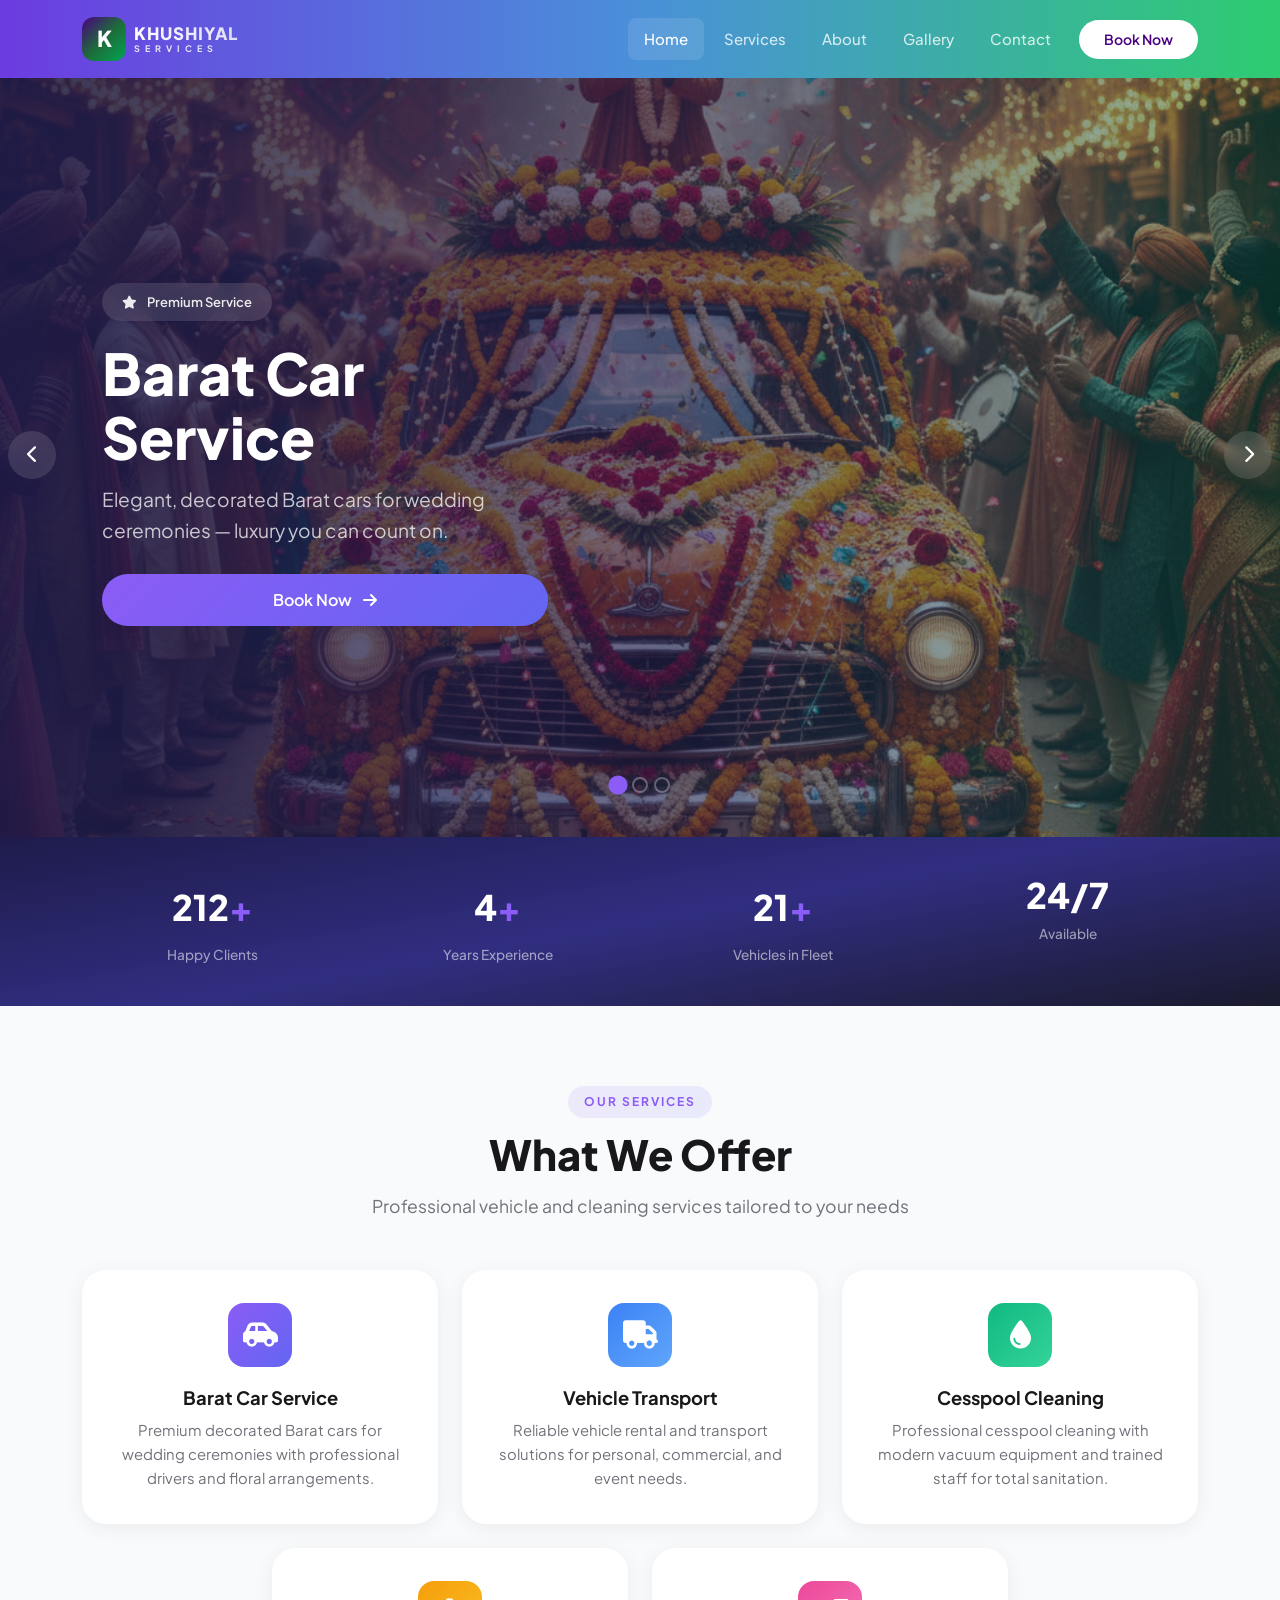
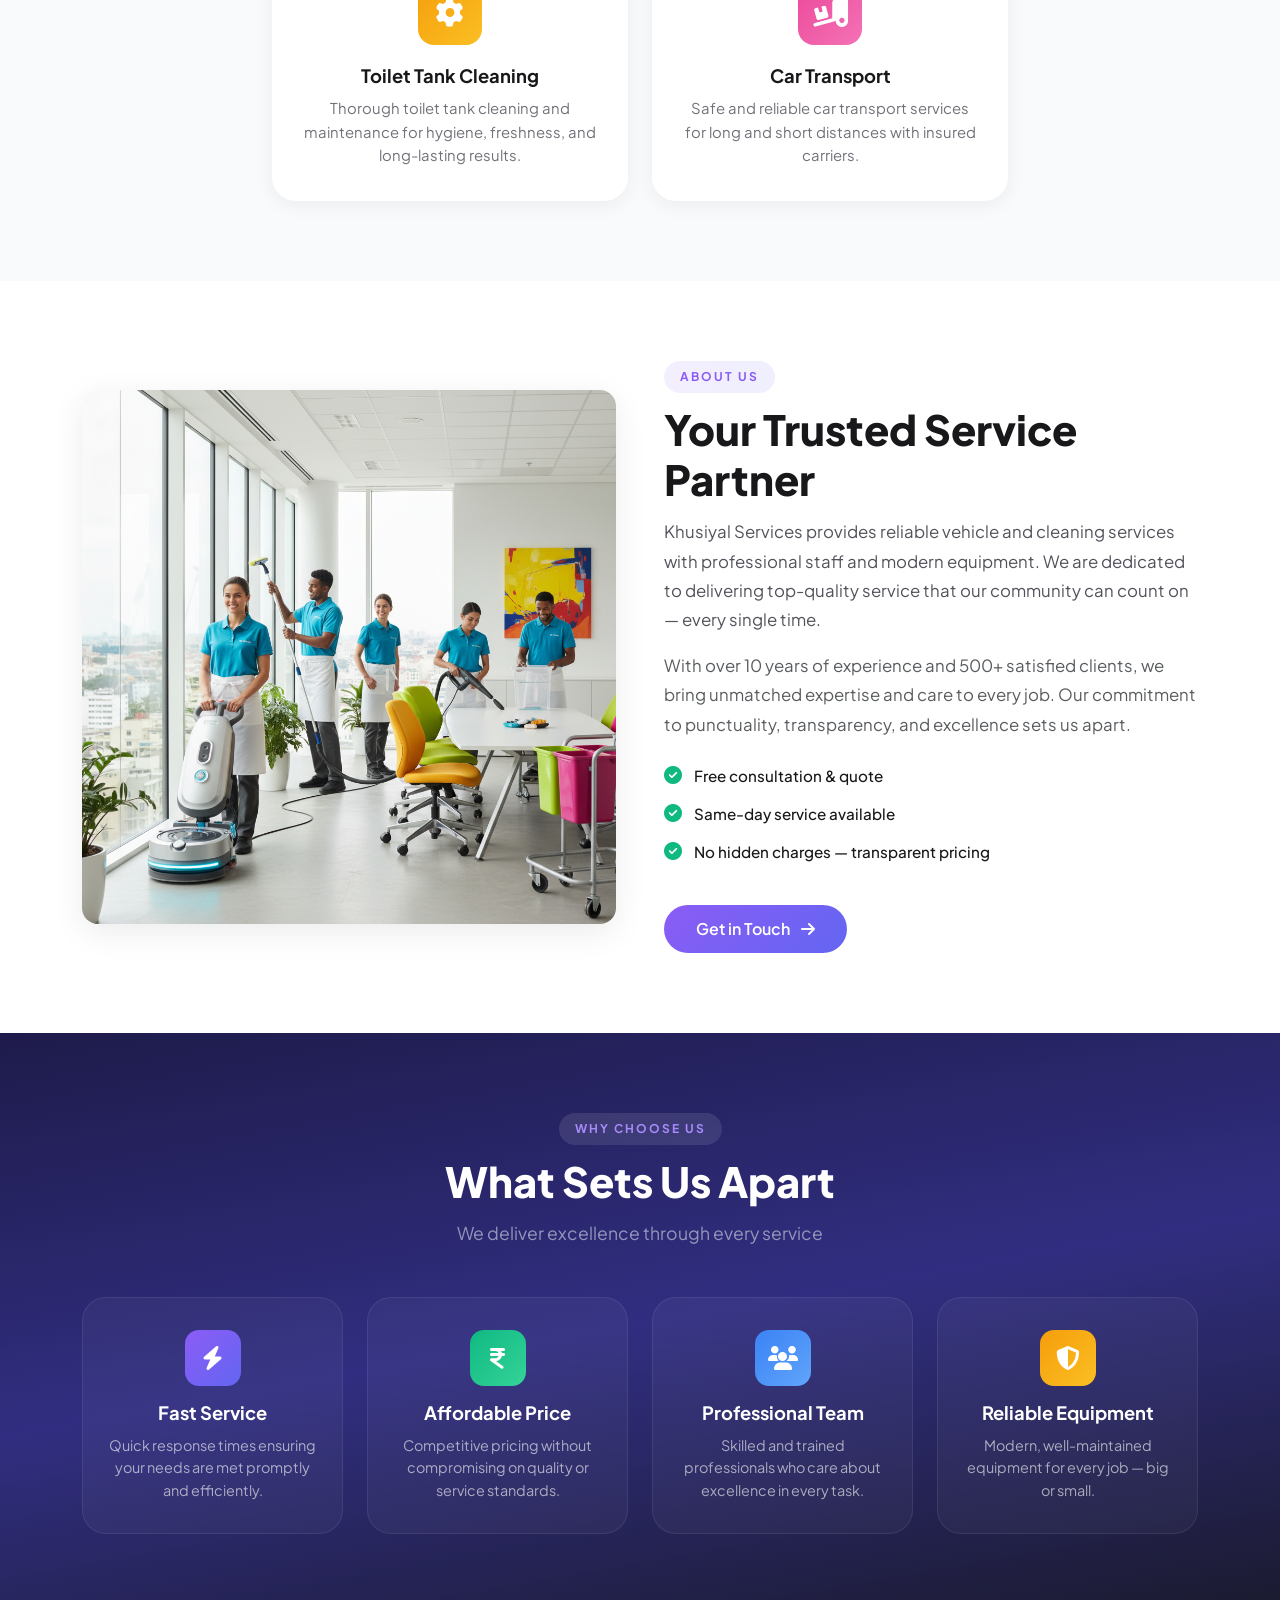
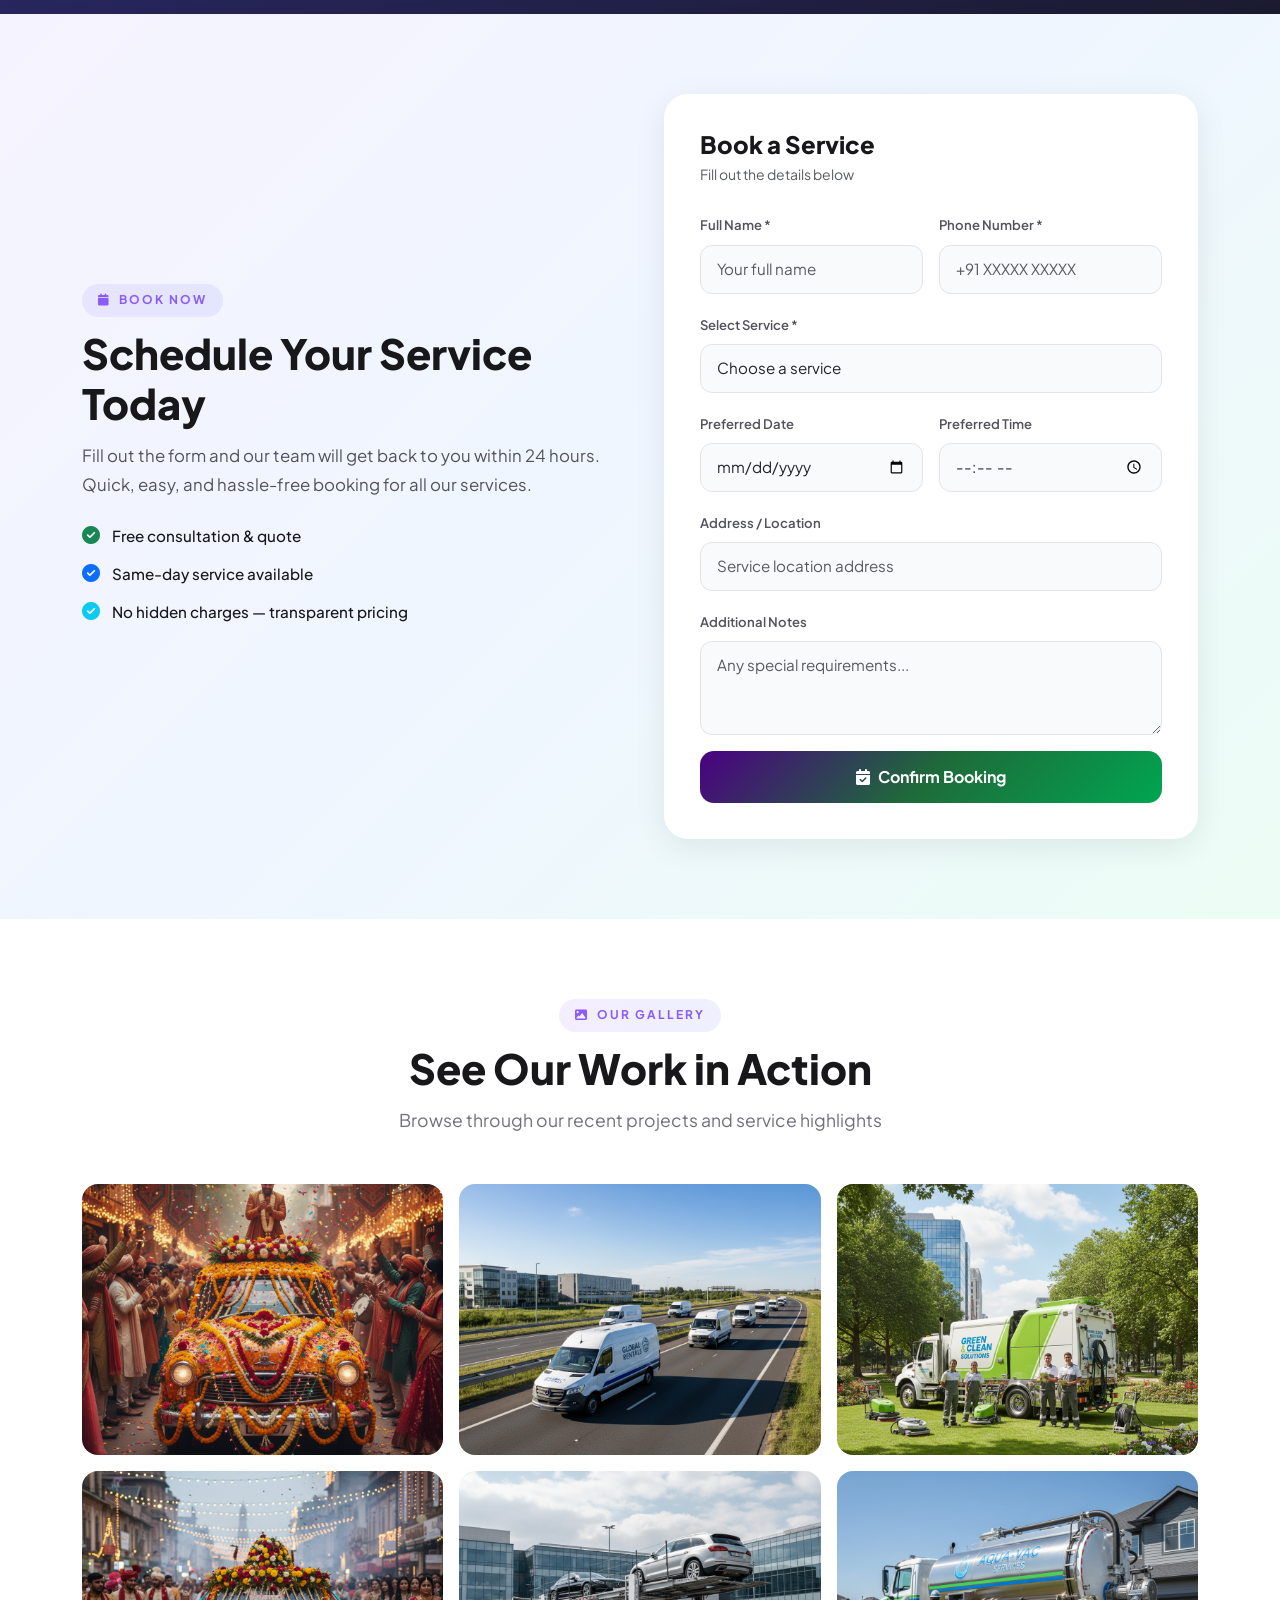
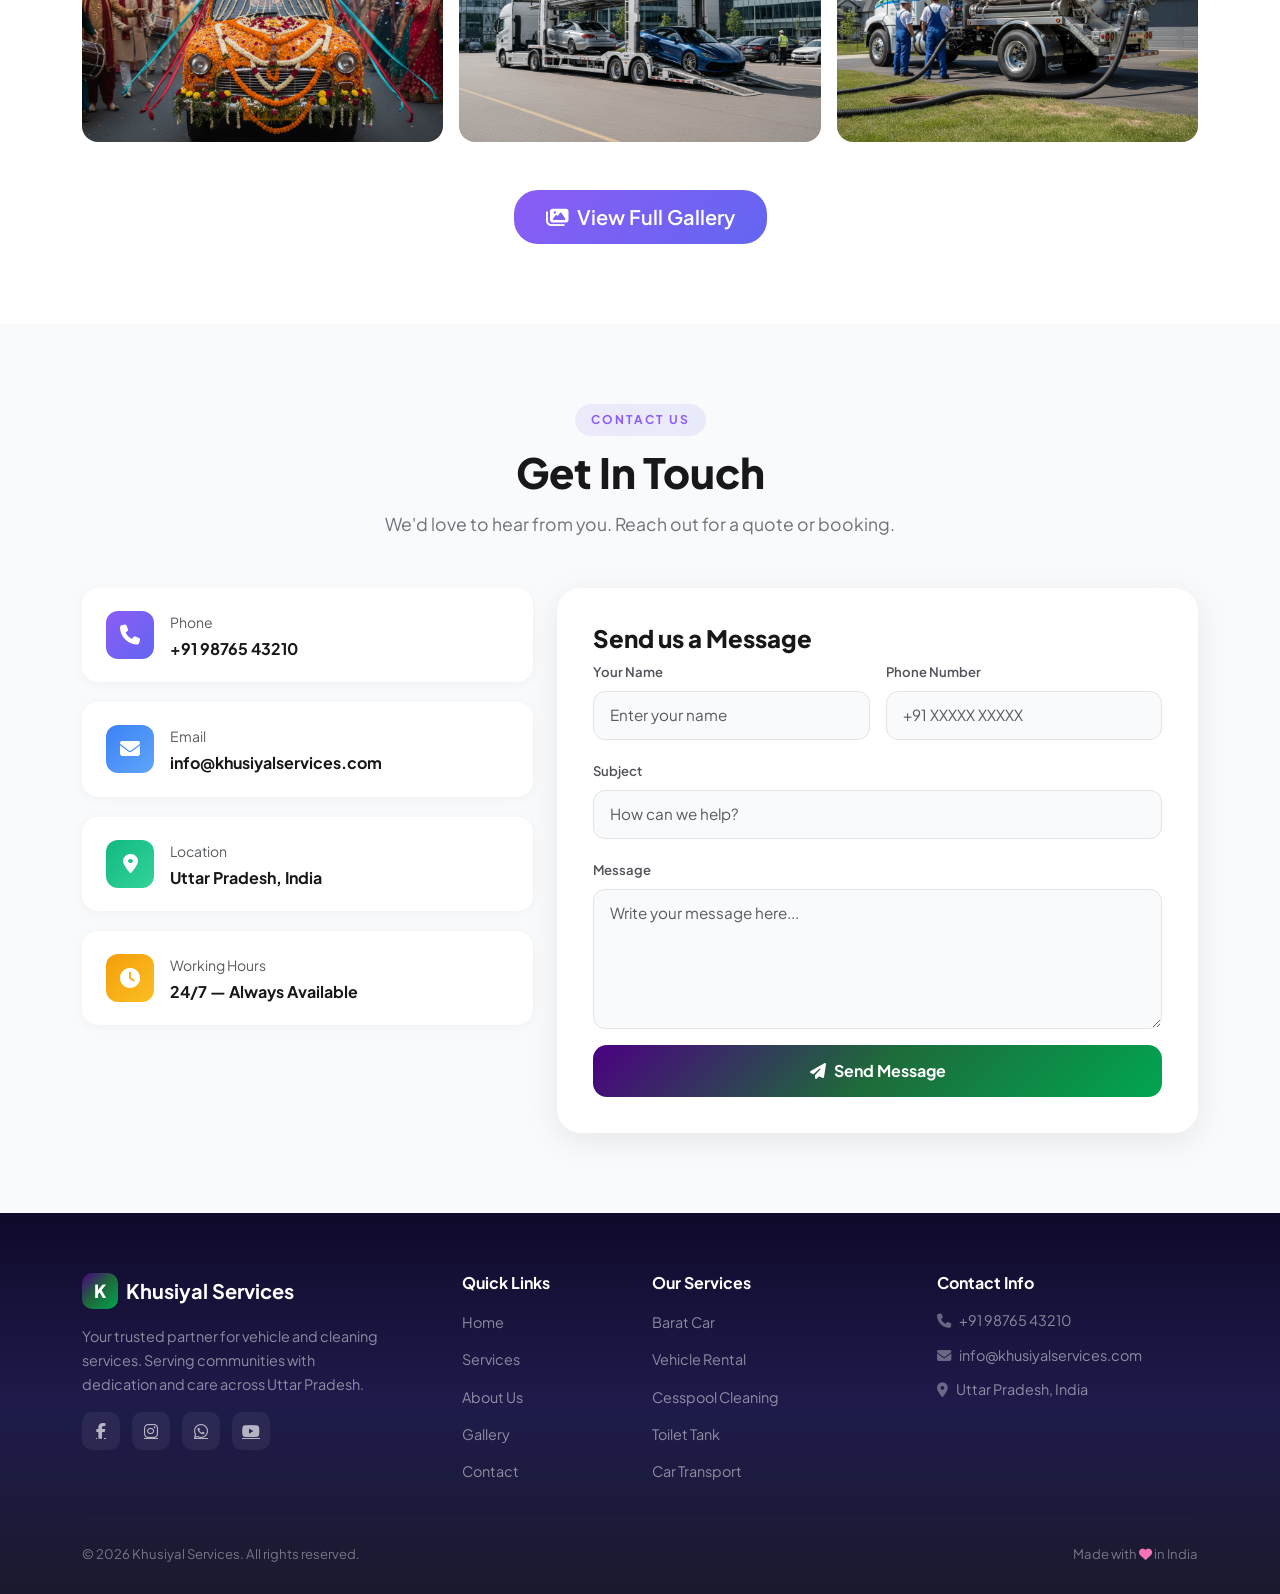
==== index.html @ 6f79e100 "Add site pages, styles, scripts and images Introduce Khusiyal Services frontend assets: new index.ht" ====
<!DOCTYPE html>
<html lang="en">

<head>
    <meta charset="UTF-8" />
    <meta name="viewport" content="width=device-width, initial-scale=1.0" />
    <meta name="description"
        content="Khusiyal Services — Reliable Barat Car, Vehicle Transport, Cesspool & Toilet Tank Cleaning Services in Uttar Pradesh." />
    <title>Khusiyal Services — Reliable Vehicle & Tank Services</title>

    <!-- Google Fonts -->
    <link rel="preconnect" href="https://fonts.googleapis.com" />
    <link rel="preconnect" href="https://fonts.gstatic.com" crossorigin />
    <link href="https://fonts.googleapis.com/css2?family=Plus+Jakarta+Sans:wght@400;500;600;700;800&display=swap"
        rel="stylesheet" />

    <!-- Bootstrap 5 CSS -->
    <link href="https://cdn.jsdelivr.net/npm/bootstrap@5.3.3/dist/css/bootstrap.min.css" rel="stylesheet" />

    <!-- FontAwesome 6 -->
    <link rel="stylesheet" href="https://cdnjs.cloudflare.com/ajax/libs/font-awesome/6.5.1/css/all.min.css" />

    <!-- AOS – Animate on Scroll -->
    <link href="https://unpkg.com/aos@2.3.4/dist/aos.css" rel="stylesheet" />

    <!-- Custom CSS -->
    <link rel="stylesheet" href="css/style.css" />
</head>

<body>

    <!-- ===================== NAVBAR ===================== -->
    <nav class="navbar navbar-expand-lg navbar-dark fixed-top" id="mainNav">
        <div class="container">
            <a class="navbar-brand d-flex align-items-center gap-2" href="#">
                <span class="logo-icon">K</span>
                <span class="logo-text">
                    <span class="logo-primary">KHUSHIYAL</span>
                    <span class="logo-secondary">SERVICES</span>
                </span>
            </a>

            <button class="navbar-toggler border-0 shadow-none" type="button" data-bs-toggle="collapse"
                data-bs-target="#navMenu" aria-controls="navMenu" aria-expanded="false" aria-label="Toggle navigation">
                <span class="navbar-toggler-icon"></span>
            </button>

            <div class="collapse navbar-collapse" id="navMenu">
                <ul class="navbar-nav ms-auto align-items-lg-center gap-lg-1">
                    <li class="nav-item"><a class="nav-link active" href="#home">Home</a></li>
                    <li class="nav-item"><a class="nav-link" href="#services">Services</a></li>
                    <li class="nav-item"><a class="nav-link" href="#about">About</a></li>
                    <li class="nav-item"><a class="nav-link" href="#gallery">Gallery</a></li>
                    <li class="nav-item"><a class="nav-link" href="#contact">Contact</a></li>
                    <li class="nav-item ms-lg-2">
                        <a class="btn btn-cta-nav" href="#booking">Book Now</a>
                    </li>
                </ul>
            </div>
        </div>
    </nav>

    <!-- ===================== CAROUSEL HEADER ===================== -->
    <section class="carousel-header" id="home">
        <div id="heroCarousel" class="carousel slide carousel-fade" data-bs-ride="carousel" data-bs-interval="5000">
            <div class="carousel-indicators">
                <button type="button" data-bs-target="#heroCarousel" data-bs-slide-to="0" class="active"
                    aria-current="true" aria-label="Slide 1"></button>
                <button type="button" data-bs-target="#heroCarousel" data-bs-slide-to="1" aria-label="Slide 2"></button>
                <button type="button" data-bs-target="#heroCarousel" data-bs-slide-to="2" aria-label="Slide 3"></button>
            </div>

            <div class="carousel-inner">
                <!-- Slide 1 — Barat Car -->
                <div class="carousel-item active">
                    <div class="carousel-img-wrapper">
                        <img src="images/generated-1772729310670.png" alt="Barat Car Service" />
                    </div>
                    <div class="carousel-caption-custom">
                        <span class="carousel-badge"><i class="fa-solid fa-star me-1"></i> Premium Service</span>
                        <h2>Barat Car Service</h2>
                        <p>Elegant, decorated Barat cars for wedding ceremonies — luxury you can count on.</p>
                        <a href="#booking" class="btn btn-hero-primary">Book Now <i
                                class="fa-solid fa-arrow-right ms-2"></i></a>
                    </div>
                </div>

                <!-- Slide 2 — Transport -->
                <div class="carousel-item">
                    <div class="carousel-img-wrapper">
                        <img src="images/generated-1772729319271.png" alt="Vehicle Transport" />
                    </div>
                    <div class="carousel-caption-custom">
                        <span class="carousel-badge"><i class="fa-solid fa-truck me-1"></i> Reliable Fleet</span>
                        <h2>Vehicle Transport</h2>
                        <p>Dependable transport solutions for personal, commercial, and event requirements.</p>
                        <a href="#services" class="btn btn-hero-primary">Our Services <i
                                class="fa-solid fa-arrow-right ms-2"></i></a>
                    </div>
                </div>

                <!-- Slide 3 — Cleaning -->
                <div class="carousel-item">
                    <div class="carousel-img-wrapper">
                        <img src="images/generated-1772729327609.png" alt="Cleaning Services" />
                    </div>
                    <div class="carousel-caption-custom">
                        <span class="carousel-badge"><i class="fa-solid fa-droplet me-1"></i> Professional
                            Cleaning</span>
                        <h2>Cleaning Services</h2>
                        <p>Cesspool & toilet tank cleaning with modern equipment and trained professionals.</p>
                        <a href="#contact" class="btn btn-hero-primary">Contact Us <i
                                class="fa-solid fa-arrow-right ms-2"></i></a>
                    </div>
                </div>
            </div>

            <!-- Controls -->
            <button class="carousel-control-prev" type="button" data-bs-target="#heroCarousel" data-bs-slide="prev">
                <span class="carousel-arrow"><i class="fa-solid fa-chevron-left"></i></span>
            </button>
            <button class="carousel-control-next" type="button" data-bs-target="#heroCarousel" data-bs-slide="next">
                <span class="carousel-arrow"><i class="fa-solid fa-chevron-right"></i></span>
            </button>
        </div>
    </section>

    <!-- ===================== STATS BAR ===================== -->
    <section class="stats-bar">
        <div class="container">
            <div class="row text-center g-4">
                <div class="col-6 col-md-3" data-aos="fade-up">
                    <div class="stat-box">
                        <span class="stat-number" data-count="500">0</span><span class="stat-plus">+</span>
                        <span class="stat-label">Happy Clients</span>
                    </div>
                </div>
                <div class="col-6 col-md-3" data-aos="fade-up" data-aos-delay="100">
                    <div class="stat-box">
                        <span class="stat-number" data-count="10">0</span><span class="stat-plus">+</span>
                        <span class="stat-label">Years Experience</span>
                    </div>
                </div>
                <div class="col-6 col-md-3" data-aos="fade-up" data-aos-delay="200">
                    <div class="stat-box">
                        <span class="stat-number" data-count="50">0</span><span class="stat-plus">+</span>
                        <span class="stat-label">Vehicles in Fleet</span>
                    </div>
                </div>
                <div class="col-6 col-md-3" data-aos="fade-up" data-aos-delay="300">
                    <div class="stat-box">
                        <span class="stat-number">24/7</span>
                        <span class="stat-label">Available</span>
                    </div>
                </div>
            </div>
        </div>
    </section>

    <!-- ===================== SERVICES SECTION ===================== -->
    <section class="services-section section-padding" id="services">
        <div class="container">
            <div class="section-header text-center mb-5" data-aos="fade-up">
                <span class="section-badge">OUR SERVICES</span>
                <h2 class="section-title">What We Offer</h2>
                <p class="section-subtitle">Professional vehicle and cleaning services tailored to your needs</p>
            </div>

            <div class="row g-4 justify-content-center">
                <div class="col-sm-6 col-lg-4" data-aos="fade-up">
                    <div class="service-card">
                        <div class="service-icon icon-purple"><i class="fa-solid fa-car-side"></i></div>
                        <h3 class="service-title">Barat Car Service</h3>
                        <p class="service-desc">Premium decorated Barat cars for wedding ceremonies with professional
                            drivers and floral arrangements.</p>
                    </div>
                </div>
                <div class="col-sm-6 col-lg-4" data-aos="fade-up" data-aos-delay="100">
                    <div class="service-card">
                        <div class="service-icon icon-blue"><i class="fa-solid fa-truck"></i></div>
                        <h3 class="service-title">Vehicle Transport</h3>
                        <p class="service-desc">Reliable vehicle rental and transport solutions for personal,
                            commercial, and event needs.</p>
                    </div>
                </div>
                <div class="col-sm-6 col-lg-4" data-aos="fade-up" data-aos-delay="200">
                    <div class="service-card">
                        <div class="service-icon icon-green"><i class="fa-solid fa-droplet"></i></div>
                        <h3 class="service-title">Cesspool Cleaning</h3>
                        <p class="service-desc">Professional cesspool cleaning with modern vacuum equipment and trained
                            staff for total sanitation.</p>
                    </div>
                </div>
                <div class="col-sm-6 col-lg-4" data-aos="fade-up" data-aos-delay="300">
                    <div class="service-card">
                        <div class="service-icon icon-amber"><i class="fa-solid fa-gear"></i></div>
                        <h3 class="service-title">Toilet Tank Cleaning</h3>
                        <p class="service-desc">Thorough toilet tank cleaning and maintenance for hygiene, freshness,
                            and long-lasting results.</p>
                    </div>
                </div>
                <div class="col-sm-6 col-lg-4" data-aos="fade-up" data-aos-delay="400">
                    <div class="service-card">
                        <div class="service-icon icon-pink"><i class="fa-solid fa-truck-ramp-box"></i></div>
                        <h3 class="service-title">Car Transport</h3>
                        <p class="service-desc">Safe and reliable car transport services for long and short distances
                            with insured carriers.</p>
                    </div>
                </div>
            </div>
        </div>
    </section>

    <!-- ===================== ABOUT SECTION ===================== -->
    <section class="about-section section-padding" id="about">
        <div class="container">
            <div class="row align-items-center g-5">
                <div class="col-lg-6" data-aos="fade-right">
                    <div class="about-image">
                        <img src="images/generated-1772728665380.png" alt="About Khusiyal Services"
                            class="img-fluid rounded-4" />
                    </div>
                </div>
                <div class="col-lg-6" data-aos="fade-left">
                    <span class="section-badge">ABOUT US</span>
                    <h2 class="section-title text-start">Your Trusted Service Partner</h2>
                    <p class="about-text">
                        Khusiyal Services provides reliable vehicle and cleaning services with professional staff and
                        modern equipment. We are dedicated to delivering top-quality service that our community can
                        count on — every single time.
                    </p>
                    <p class="about-text text-muted">
                        With over 10 years of experience and 500+ satisfied clients, we bring unmatched expertise and
                        care to every job. Our commitment to punctuality, transparency, and excellence sets us apart.
                    </p>

                    <div class="about-features">
                        <div class="about-feature-item">
                            <i class="fa-solid fa-circle-check"></i> Free consultation &amp; quote
                        </div>
                        <div class="about-feature-item">
                            <i class="fa-solid fa-circle-check"></i> Same-day service available
                        </div>
                        <div class="about-feature-item">
                            <i class="fa-solid fa-circle-check"></i> No hidden charges — transparent pricing
                        </div>
                    </div>

                    <a href="#contact" class="btn btn-primary-gradient mt-3">
                        Get in Touch <i class="fa-solid fa-arrow-right ms-2"></i>
                    </a>
                </div>
            </div>
        </div>
    </section>

    <!-- ===================== WHY CHOOSE US ===================== -->
    <section class="why-section section-padding" id="why">
        <div class="container">
            <div class="section-header text-center mb-5" data-aos="fade-up">
                <span class="section-badge badge-light">WHY CHOOSE US</span>
                <h2 class="section-title text-white">What Sets Us Apart</h2>
                <p class="section-subtitle text-white-50">We deliver excellence through every service</p>
            </div>

            <div class="row g-4 justify-content-center">
                <div class="col-sm-6 col-lg-3" data-aos="fade-up">
                    <div class="why-card">
                        <div class="why-icon icon-grad-purple"><i class="fa-solid fa-bolt"></i></div>
                        <h4 class="why-title">Fast Service</h4>
                        <p class="why-desc">Quick response times ensuring your needs are met promptly and efficiently.
                        </p>
                    </div>
                </div>
                <div class="col-sm-6 col-lg-3" data-aos="fade-up" data-aos-delay="100">
                    <div class="why-card">
                        <div class="why-icon icon-grad-green"><i class="fa-solid fa-indian-rupee-sign"></i></div>
                        <h4 class="why-title">Affordable Price</h4>
                        <p class="why-desc">Competitive pricing without compromising on quality or service standards.
                        </p>
                    </div>
                </div>
                <div class="col-sm-6 col-lg-3" data-aos="fade-up" data-aos-delay="200">
                    <div class="why-card">
                        <div class="why-icon icon-grad-blue"><i class="fa-solid fa-users"></i></div>
                        <h4 class="why-title">Professional Team</h4>
                        <p class="why-desc">Skilled and trained professionals who care about excellence in every task.
                        </p>
                    </div>
                </div>
                <div class="col-sm-6 col-lg-3" data-aos="fade-up" data-aos-delay="300">
                    <div class="why-card">
                        <div class="why-icon icon-grad-amber"><i class="fa-solid fa-shield-halved"></i></div>
                        <h4 class="why-title">Reliable Equipment</h4>
                        <p class="why-desc">Modern, well-maintained equipment for every job — big or small.</p>
                    </div>
                </div>
            </div>
        </div>
    </section>

    <!-- ===================== BOOKING FORM ===================== -->
    <section class="booking-section section-padding" id="booking">
        <div class="container">
            <div class="row align-items-center g-5">
                <div class="col-lg-6" data-aos="fade-right">
                    <span class="section-badge">
                        <i class="fa-solid fa-calendar me-1"></i> BOOK NOW
                    </span>
                    <h2 class="section-title text-start">Schedule Your Service Today</h2>
                    <p class="about-text">
                        Fill out the form and our team will get back to you within 24 hours. Quick, easy, and
                        hassle-free booking for all our services.
                    </p>
                    <div class="about-features">
                        <div class="about-feature-item">
                            <i class="fa-solid fa-circle-check text-success"></i> Free consultation &amp; quote
                        </div>
                        <div class="about-feature-item">
                            <i class="fa-solid fa-circle-check text-primary"></i> Same-day service available
                        </div>
                        <div class="about-feature-item">
                            <i class="fa-solid fa-circle-check text-info"></i> No hidden charges — transparent pricing
                        </div>
                    </div>
                </div>

                <div class="col-lg-6" data-aos="fade-left">
                    <div class="booking-form-card">
                        <h3 class="form-card-title">Book a Service</h3>
                        <p class="text-muted small mb-4">Fill out the details below</p>
                        <form id="bookingForm">
                            <div class="row g-3">
                                <div class="col-sm-6">
                                    <label class="form-label">Full Name *</label>
                                    <input type="text" class="form-control" placeholder="Your full name" required />
                                </div>
                                <div class="col-sm-6">
                                    <label class="form-label">Phone Number *</label>
                                    <input type="tel" class="form-control" placeholder="+91 XXXXX XXXXX" required />
                                </div>
                                <div class="col-12">
                                    <label class="form-label">Select Service *</label>
                                    <select class="form-select" required>
                                        <option value="" selected disabled>Choose a service</option>
                                        <option>Barat Car Service</option>
                                        <option>Vehicle Transport Service</option>
                                        <option>Cesspool Cleaning</option>
                                        <option>Toilet Tank Cleaning</option>
                                        <option>Car Transport</option>
                                    </select>
                                </div>
                                <div class="col-sm-6">
                                    <label class="form-label">Preferred Date</label>
                                    <input type="date" class="form-control" />
                                </div>
                                <div class="col-sm-6">
                                    <label class="form-label">Preferred Time</label>
                                    <input type="time" class="form-control" />
                                </div>
                                <div class="col-12">
                                    <label class="form-label">Address / Location</label>
                                    <input type="text" class="form-control" placeholder="Service location address" />
                                </div>
                                <div class="col-12">
                                    <label class="form-label">Additional Notes</label>
                                    <textarea class="form-control" rows="3"
                                        placeholder="Any special requirements..."></textarea>
                                </div>
                                <div class="col-12">
                                    <button type="submit" class="btn btn-submit w-100">
                                        <i class="fa-solid fa-calendar-check me-2"></i>Confirm Booking
                                    </button>
                                </div>
                            </div>
                        </form>
                    </div>
                </div>
            </div>
        </div>
    </section>

    <!-- ===================== GALLERY SECTION ===================== -->
    <section class="gallery-section section-padding" id="gallery">
        <div class="container">
            <div class="section-header text-center mb-5" data-aos="fade-up">
                <span class="section-badge">
                    <i class="fa-solid fa-image me-1"></i> OUR GALLERY
                </span>
                <h2 class="section-title">See Our Work in Action</h2>
                <p class="section-subtitle">Browse through our recent projects and service highlights</p>
            </div>

            <div class="row g-3">
                <div class="col-sm-6 col-lg-4" data-aos="zoom-in">
                    <div class="gallery-item">
                        <img src="images/generated-1772729310670.png" alt="Barat Car" class="img-fluid" />
                        <div class="gallery-overlay">
                            <span><i class="fa-solid fa-car me-1"></i> Barat Car — Wedding Ceremony</span>
                        </div>
                    </div>
                </div>
                <div class="col-sm-6 col-lg-4" data-aos="zoom-in" data-aos-delay="100">
                    <div class="gallery-item">
                        <img src="images/generated-1772729319271.png" alt="Cesspool Cleaning" class="img-fluid" />
                        <div class="gallery-overlay">
                            <span><i class="fa-solid fa-droplet me-1"></i> Cesspool Cleaning Service</span>
                        </div>
                    </div>
                </div>
                <div class="col-sm-6 col-lg-4" data-aos="zoom-in" data-aos-delay="200">
                    <div class="gallery-item">
                        <img src="images/generated-1772729327609.png" alt="Transport" class="img-fluid" />
                        <div class="gallery-overlay">
                            <span><i class="fa-solid fa-truck me-1"></i> Vehicle Transport Fleet</span>
                        </div>
                    </div>
                </div>
                <div class="col-sm-6 col-lg-4" data-aos="zoom-in" data-aos-delay="300">
                    <div class="gallery-item">
                        <img src="images/generated-1772729458571.png" alt="Car Transport" class="img-fluid" />
                        <div class="gallery-overlay">
                            <span><i class="fa-solid fa-truck-ramp-box me-1"></i> Car Transport Services</span>
                        </div>
                    </div>
                </div>
                <div class="col-sm-6 col-lg-4" data-aos="zoom-in" data-aos-delay="400">
                    <div class="gallery-item">
                        <img src="images/generated-1772729467282.png" alt="Our Fleet" class="img-fluid" />
                        <div class="gallery-overlay">
                            <span><i class="fa-solid fa-car me-1"></i> Our Service Fleet</span>
                        </div>
                    </div>
                </div>
                <div class="col-sm-6 col-lg-4" data-aos="zoom-in" data-aos-delay="500">
                    <div class="gallery-item">
                        <img src="images/generated-1772729477879.png" alt="Professional Team" class="img-fluid" />
                        <div class="gallery-overlay">
                            <span><i class="fa-solid fa-users me-1"></i> Our Professional Team</span>
                        </div>
                    </div>
                </div>
            </div>

            <div class="text-center mt-5" data-aos="fade-up">
                <a href="gallery.html" class="btn btn-primary-gradient btn-lg">
                    <i class="fa-solid fa-images me-2"></i>View Full Gallery
                </a>
            </div>
        </div>
    </section>

    <!-- ===================== CONTACT SECTION ===================== -->
    <section class="contact-section section-padding" id="contact">
        <div class="container">
            <div class="section-header text-center mb-5" data-aos="fade-up">
                <span class="section-badge">CONTACT US</span>
                <h2 class="section-title">Get In Touch</h2>
                <p class="section-subtitle">We'd love to hear from you. Reach out for a quote or booking.</p>
            </div>

            <div class="row g-4">
                <div class="col-lg-5" data-aos="fade-right">
                    <div class="contact-info-stack">
                        <div class="contact-info-card">
                            <div class="contact-info-icon icon-purple"><i class="fa-solid fa-phone"></i></div>
                            <div>
                                <small class="text-muted">Phone</small>
                                <p class="fw-bold mb-0">+91 98765 43210</p>
                            </div>
                        </div>
                        <div class="contact-info-card">
                            <div class="contact-info-icon icon-blue"><i class="fa-solid fa-envelope"></i></div>
                            <div>
                                <small class="text-muted">Email</small>
                                <p class="fw-bold mb-0">info@khusiyalservices.com</p>
                            </div>
                        </div>
                        <div class="contact-info-card">
                            <div class="contact-info-icon icon-green"><i class="fa-solid fa-location-dot"></i></div>
                            <div>
                                <small class="text-muted">Location</small>
                                <p class="fw-bold mb-0">Uttar Pradesh, India</p>
                            </div>
                        </div>
                        <div class="contact-info-card">
                            <div class="contact-info-icon icon-amber"><i class="fa-solid fa-clock"></i></div>
                            <div>
                                <small class="text-muted">Working Hours</small>
                                <p class="fw-bold mb-0">24/7 — Always Available</p>
                            </div>
                        </div>
                    </div>
                </div>

                <div class="col-lg-7" data-aos="fade-left">
                    <div class="contact-form-card">
                        <h3 class="form-card-title">Send us a Message</h3>
                        <form id="contactForm">
                            <div class="row g-3">
                                <div class="col-sm-6">
                                    <label class="form-label">Your Name</label>
                                    <input type="text" class="form-control" placeholder="Enter your name" required />
                                </div>
                                <div class="col-sm-6">
                                    <label class="form-label">Phone Number</label>
                                    <input type="tel" class="form-control" placeholder="+91 XXXXX XXXXX" required />
                                </div>
                                <div class="col-12">
                                    <label class="form-label">Subject</label>
                                    <input type="text" class="form-control" placeholder="How can we help?" />
                                </div>
                                <div class="col-12">
                                    <label class="form-label">Message</label>
                                    <textarea class="form-control" rows="5" placeholder="Write your message here..."
                                        required></textarea>
                                </div>
                                <div class="col-12">
                                    <button type="submit" class="btn btn-submit w-100">
                                        <i class="fa-solid fa-paper-plane me-2"></i>Send Message
                                    </button>
                                </div>
                            </div>
                        </form>
                    </div>
                </div>
            </div>
        </div>
    </section>

    <!-- ===================== FOOTER ===================== -->
    <footer class="site-footer">
        <div class="container">
            <div class="row g-4 mb-4">
                <!-- Brand -->
                <div class="col-lg-4">
                    <div class="d-flex align-items-center gap-2 mb-3">
                        <span class="logo-icon logo-icon-sm">K</span>
                        <span class="footer-brand">Khusiyal Services</span>
                    </div>
                    <p class="footer-desc">
                        Your trusted partner for vehicle and cleaning services. Serving communities with dedication and
                        care across Uttar Pradesh.
                    </p>
                    <div class="social-icons">
                        <a href="#" aria-label="Facebook"><i class="fa-brands fa-facebook-f"></i></a>
                        <a href="#" aria-label="Instagram"><i class="fa-brands fa-instagram"></i></a>
                        <a href="#" aria-label="WhatsApp"><i class="fa-brands fa-whatsapp"></i></a>
                        <a href="#" aria-label="YouTube"><i class="fa-brands fa-youtube"></i></a>
                    </div>
                </div>

                <!-- Quick Links -->
                <div class="col-6 col-lg-2">
                    <h6 class="footer-heading">Quick Links</h6>
                    <ul class="footer-links">
                        <li><a href="#home">Home</a></li>
                        <li><a href="#services">Services</a></li>
                        <li><a href="#about">About Us</a></li>
                        <li><a href="#gallery">Gallery</a></li>
                        <li><a href="#contact">Contact</a></li>
                    </ul>
                </div>

                <!-- Services -->
                <div class="col-6 col-lg-3">
                    <h6 class="footer-heading">Our Services</h6>
                    <ul class="footer-links">
                        <li><a href="#services">Barat Car</a></li>
                        <li><a href="#services">Vehicle Rental</a></li>
                        <li><a href="#services">Cesspool Cleaning</a></li>
                        <li><a href="#services">Toilet Tank</a></li>
                        <li><a href="#services">Car Transport</a></li>
                    </ul>
                </div>

                <!-- Contact -->
                <div class="col-lg-3">
                    <h6 class="footer-heading">Contact Info</h6>
                    <ul class="footer-links footer-contact">
                        <li><i class="fa-solid fa-phone me-2"></i>+91 98765 43210</li>
                        <li><i class="fa-solid fa-envelope me-2"></i>info@khusiyalservices.com</li>
                        <li><i class="fa-solid fa-location-dot me-2"></i>Uttar Pradesh, India</li>
                    </ul>
                </div>
            </div>

            <hr class="footer-divider" />

            <div class="d-flex flex-column flex-sm-row justify-content-between align-items-center gap-2">
                <p class="footer-copyright mb-0">&copy; 2026 Khusiyal Services. All rights reserved.</p>
                <p class="footer-copyright mb-0">Made with <i class="fa-solid fa-heart text-pink"></i> in India</p>
            </div>
        </div>
    </footer>

    <!-- Back to Top -->
    <button class="btn btn-back-to-top" id="backToTop" title="Back to top">
        <i class="fa-solid fa-arrow-up"></i>
    </button>

    <!-- Bootstrap 5 JS Bundle -->
    <script src="https://cdn.jsdelivr.net/npm/bootstrap@5.3.3/dist/js/bootstrap.bundle.min.js"></script>

    <!-- AOS JS -->
    <script src="https://unpkg.com/aos@2.3.4/dist/aos.js"></script>

    <!-- Custom JS -->
    <script src="js/script.js"></script>
</body>

</html>
---- css/style.css ----
/* ============================================================
   KHUSIYAL SERVICES — Custom Stylesheet
   ============================================================ */

/* ---------- CSS Custom Properties ---------- */
:root {
    /* Brand Gradient Colors (from logo) */
    --purple: #4B0082;
    --purple-mid: #8B5CF6;
    --purple-light: #A78BFA;
    --blue: #3B82F6;
    --blue-light: #60A5FA;
    --green: #10B981;
    --green-brand: #00A651;
    --green-light: #34D399;
    --amber: #F59E0B;
    --pink: #EC4899;

    /* Neutrals */
    --dark: #18181B;
    --gray: #52525B;
    --muted: #71717A;
    --light: #F8FAFC;
    --border: #E4E4E7;

    /* Gradients */
    --grad-brand: linear-gradient(135deg, #4B0082, #1E6B3A 50%, #00A651);
    --grad-hero: linear-gradient(150deg, #4C1D95 0%, #3730A3 30%, #1E40AF 60%, #065F46 100%);
    --grad-dark: linear-gradient(170deg, #1E1B4B 0%, #312E81 50%, #1A1A2E 100%);
    --grad-footer: linear-gradient(180deg, #0F0A2A 0%, #1E1B4B 50%, #1A1A2E 100%);
    --grad-nav: linear-gradient(90deg, #6C3CE1, #4A90D9 50%, #2ECC71);
    --grad-purple: linear-gradient(135deg, #8B5CF6, #6366F1);
    --grad-blue: linear-gradient(135deg, #3B82F6, #60A5FA);
    --grad-green: linear-gradient(135deg, #10B981, #34D399);
    --grad-amber: linear-gradient(135deg, #F59E0B, #FBBF24);
    --grad-pink: linear-gradient(135deg, #EC4899, #F472B6);

    /* Typography */
    --ff-heading: 'Plus Jakarta Sans', sans-serif;
    --ff-body: 'Plus Jakarta Sans', sans-serif;

    /* Misc */
    --radius: 16px;
    --radius-lg: 24px;
    --shadow: 0 4px 20px rgba(0, 0, 0, .06);
    --shadow-lg: 0 8px 32px rgba(0, 0, 0, .08);
    --transition: .3s cubic-bezier(.4, 0, .2, 1);
}


/* ---------- Global Reset & Base ---------- */
*,
*::before,
*::after {
    box-sizing: border-box;
}

html {
    scroll-behavior: smooth;
    scroll-padding-top: 80px;
}

body {
    font-family: var(--ff-body);
    color: var(--dark);
    background: #fff;
    line-height: 1.7;
    overflow-x: hidden;
}

img {
    max-width: 100%;
    height: auto;
}

.section-padding {
    padding: 80px 0;
}

@media (max-width: 767.98px) {
    .section-padding {
        padding: 56px 0;
    }
}


/* ---------- Logo ---------- */
.logo-icon {
    display: inline-flex;
    align-items: center;
    justify-content: center;
    width: 44px;
    height: 44px;
    border-radius: 12px;
    background: var(--grad-brand);
    font-family: var(--ff-heading);
    font-weight: 800;
    font-size: 22px;
    color: #fff;
}

.logo-icon-sm {
    width: 36px;
    height: 36px;
    font-size: 18px;
    border-radius: 10px;
}

.logo-text {
    display: flex;
    flex-direction: column;
    line-height: 1.15;
}

.logo-primary {
    font-family: var(--ff-heading);
    font-weight: 800;
    font-size: 17px;
    background: linear-gradient(90deg, #fff 0%, #ffffffcc 100%);
    -webkit-background-clip: text;
    -webkit-text-fill-color: transparent;
    background-clip: text;
    letter-spacing: 1px;
}

.logo-secondary {
    font-family: var(--ff-body);
    font-weight: 700;
    font-size: 9px;
    color: #fff;
    letter-spacing: 5px;
    opacity: .85;
}


/* ---------- Navbar ---------- */
#mainNav {
    background: var(--grad-nav);
    padding: 12px 0;
    transition: var(--transition);
    z-index: 1050;
}

#mainNav.scrolled {
    padding: 8px 0;
    box-shadow: 0 2px 24px rgba(0, 0, 0, .15);
}

#mainNav .nav-link {
    font-weight: 500;
    font-size: 15px;
    color: rgba(255, 255, 255, .78);
    padding: .5rem 1rem;
    transition: var(--transition);
    border-radius: 8px;
}

#mainNav .nav-link:hover,
#mainNav .nav-link.active {
    color: #fff;
    background: rgba(255, 255, 255, .1);
}

.btn-cta-nav {
    background: #fff;
    color: var(--purple) !important;
    font-weight: 600;
    font-size: 14px;
    padding: 8px 24px;
    border-radius: 24px;
    transition: var(--transition);
}

.btn-cta-nav:hover {
    transform: translateY(-2px);
    box-shadow: 0 4px 16px rgba(255, 255, 255, .3);
    background: #fff;
    color: var(--purple) !important;
}


/* ---------- Carousel Header ---------- */
.carousel-header {
    padding-top: 72px;
    /* offset for fixed navbar */
}

#heroCarousel {
    position: relative;
}

#heroCarousel .carousel-item {
    height: 85vh;
    min-height: 520px;
    max-height: 800px;
}

.carousel-img-wrapper {
    position: absolute;
    inset: 0;
    z-index: 0;
}

.carousel-img-wrapper img {
    width: 100%;
    height: 100%;
    object-fit: cover;
}

.carousel-img-wrapper::after {
    content: '';
    position: absolute;
    inset: 0;
    background: linear-gradient(to right,
            rgba(30, 27, 75, .88) 0%,
            rgba(30, 27, 75, .6) 50%,
            rgba(6, 95, 70, .4) 100%);
}

.carousel-caption-custom {
    position: absolute;
    bottom: 0;
    left: 0;
    right: 0;
    top: 0;
    display: flex;
    flex-direction: column;
    justify-content: center;
    padding: 60px 8%;
    z-index: 2;
    max-width: 650px;
}

.carousel-caption-custom .carousel-badge {
    display: inline-flex;
    align-items: center;
    gap: 6px;
    background: rgba(255, 255, 255, .12);
    backdrop-filter: blur(8px);
    color: rgba(255, 255, 255, .9);
    font-size: 13px;
    font-weight: 600;
    padding: 8px 20px;
    border-radius: 100px;
    margin-bottom: 20px;
    width: fit-content;
}

.carousel-caption-custom h2 {
    font-family: var(--ff-heading);
    font-weight: 800;
    font-size: clamp(2.2rem, 5vw, 3.6rem);
    color: #fff;
    line-height: 1.1;
    margin-bottom: 16px;
}

.carousel-caption-custom p {
    font-size: clamp(1rem, 2vw, 1.2rem);
    color: rgba(255, 255, 255, .75);
    margin-bottom: 28px;
    max-width: 480px;
    line-height: 1.6;
}

/* Carousel indicators */
#heroCarousel .carousel-indicators {
    bottom: 28px;
}

#heroCarousel .carousel-indicators button {
    width: 12px;
    height: 12px;
    border-radius: 50%;
    border: 2px solid rgba(255, 255, 255, .5);
    background: transparent;
    opacity: .6;
    transition: var(--transition);
}

#heroCarousel .carousel-indicators .active {
    background: var(--purple-mid);
    border-color: var(--purple-mid);
    opacity: 1;
    transform: scale(1.2);
}

/* Carousel arrows */
.carousel-arrow {
    display: flex;
    align-items: center;
    justify-content: center;
    width: 48px;
    height: 48px;
    border-radius: 50%;
    background: rgba(255, 255, 255, .12);
    backdrop-filter: blur(8px);
    color: #fff;
    font-size: 18px;
    transition: var(--transition);
}

.carousel-arrow:hover {
    background: var(--grad-purple);
    transform: scale(1.08);
}

.carousel-control-prev,
.carousel-control-next {
    width: 64px;
    opacity: 1;
}


/* ---------- Hero Buttons (shared) ---------- */
.btn-hero-primary {
    background: var(--grad-purple);
    color: #fff;
    font-weight: 600;
    font-size: 16px;
    padding: 14px 36px;
    border-radius: 28px;
    border: none;
    transition: var(--transition);
}

.btn-hero-primary:hover {
    transform: translateY(-3px);
    box-shadow: 0 8px 28px rgba(139, 92, 246, .4);
    color: #fff;
}

.btn-hero-outline {
    background: rgba(255, 255, 255, .08);
    color: #fff;
    font-weight: 500;
    font-size: 16px;
    padding: 14px 36px;
    border-radius: 28px;
    border: 1.5px solid rgba(255, 255, 255, .25);
    transition: var(--transition);
}

.btn-hero-outline:hover {
    background: rgba(255, 255, 255, .15);
    color: #fff;
    transform: translateY(-3px);
}


/* ---------- Hero Badge (shared) ---------- */
.hero-badge {
    display: inline-flex;
    align-items: center;
    gap: 8px;
    background: rgba(255, 255, 255, .12);
    color: rgba(255, 255, 255, .88);
    font-size: 13px;
    font-weight: 600;
    padding: 8px 20px;
    border-radius: 100px;
    margin-bottom: 24px;
}

.hero-badge i {
    color: #FCD34D;
}

.hero-title {
    font-family: var(--ff-heading);
    font-weight: 800;
    font-size: clamp(2.2rem, 5vw, 3.6rem);
    color: #fff;
    line-height: 1.1;
    margin-bottom: 20px;
}

.hero-subtitle {
    font-size: clamp(1rem, 2vw, 1.25rem);
    color: rgba(255, 255, 255, .72);
    margin-bottom: 32px;
    max-width: 560px;
    line-height: 1.65;
}


/* ---------- Stats Bar ---------- */
.stats-bar {
    background: var(--grad-dark);
    padding: 40px 0;
}

.stat-box {
    text-align: center;
}

.stat-box .stat-number {
    display: inline;
    font-family: var(--ff-heading);
    font-weight: 800;
    font-size: 2.2rem;
    color: #fff;
    line-height: 1;
}

.stat-box .stat-plus {
    font-family: var(--ff-heading);
    font-weight: 800;
    font-size: 2.2rem;
    color: var(--purple-mid);
}

.stat-box .stat-label {
    display: block;
    font-size: .85rem;
    color: rgba(255, 255, 255, .55);
    margin-top: 6px;
    font-weight: 500;
}


/* ---------- Section Headers ---------- */
.section-badge {
    display: inline-block;
    font-size: 12px;
    font-weight: 700;
    letter-spacing: 2px;
    color: var(--purple-mid);
    background: linear-gradient(90deg, rgba(139, 92, 246, .1), rgba(99, 102, 241, .1));
    padding: 6px 16px;
    border-radius: 100px;
    margin-bottom: 12px;
}

.section-badge.badge-light {
    color: var(--purple-light);
    background: rgba(255, 255, 255, .1);
}

.section-title {
    font-family: var(--ff-heading);
    font-weight: 800;
    font-size: clamp(1.8rem, 3.5vw, 2.6rem);
    color: var(--dark);
    margin-bottom: 12px;
}

.section-subtitle {
    color: var(--muted);
    font-size: 1.1rem;
    max-width: 560px;
    margin: 0 auto;
}


/* ---------- Services Section ---------- */
.services-section {
    background: var(--light);
}

.service-card {
    background: #fff;
    border-radius: var(--radius-lg);
    padding: 32px 28px;
    text-align: center;
    height: 100%;
    box-shadow: var(--shadow);
    transition: var(--transition);
    border: 1px solid transparent;
}

.service-card:hover {
    transform: translateY(-8px);
    box-shadow: var(--shadow-lg);
    border-color: rgba(139, 92, 246, .12);
}

.service-icon {
    display: inline-flex;
    align-items: center;
    justify-content: center;
    width: 64px;
    height: 64px;
    border-radius: var(--radius);
    font-size: 28px;
    color: #fff;
    margin-bottom: 20px;
    transition: var(--transition);
}

.service-card:hover .service-icon {
    transform: scale(1.1) rotate(-5deg);
}

.icon-purple {
    background: var(--grad-purple);
}

.icon-blue {
    background: var(--grad-blue);
}

.icon-green {
    background: var(--grad-green);
}

.icon-amber {
    background: var(--grad-amber);
}

.icon-pink {
    background: var(--grad-pink);
}

.service-title {
    font-family: var(--ff-heading);
    font-weight: 700;
    font-size: 1.15rem;
    margin-bottom: 10px;
}

.service-desc {
    color: var(--muted);
    font-size: .93rem;
    line-height: 1.6;
    margin-bottom: 0;
}


/* ---------- About Section ---------- */
.about-section {
    background: #fff;
}

.about-image img {
    border-radius: var(--radius-lg);
    box-shadow: var(--shadow-lg);
}

.about-text {
    font-size: 1.05rem;
    color: var(--gray);
    line-height: 1.75;
}

.about-features {
    display: flex;
    flex-direction: column;
    gap: 12px;
    margin: 24px 0;
}

.about-feature-item {
    display: flex;
    align-items: center;
    gap: 12px;
    font-weight: 500;
    font-size: .95rem;
    color: var(--dark);
}

.about-feature-item i {
    color: var(--green);
    font-size: 18px;
}

.btn-primary-gradient {
    background: var(--grad-purple);
    color: #fff;
    border: none;
    font-weight: 600;
    padding: 12px 32px;
    border-radius: var(--radius-lg);
    transition: var(--transition);
}

.btn-primary-gradient:hover {
    transform: translateY(-2px);
    box-shadow: 0 6px 24px rgba(139, 92, 246, .35);
    color: #fff;
}


/* ---------- Why Choose Us Section ---------- */
.why-section {
    background: var(--grad-dark);
}

.why-card {
    background: rgba(255, 255, 255, .04);
    border: 1px solid rgba(255, 255, 255, .08);
    border-radius: var(--radius-lg);
    padding: 32px 24px;
    text-align: center;
    height: 100%;
    transition: var(--transition);
}

.why-card:hover {
    background: rgba(255, 255, 255, .08);
    transform: translateY(-6px);
    border-color: rgba(255, 255, 255, .15);
}

.why-icon {
    display: inline-flex;
    align-items: center;
    justify-content: center;
    width: 56px;
    height: 56px;
    border-radius: 14px;
    font-size: 24px;
    color: #fff;
    margin-bottom: 16px;
    transition: var(--transition);
}

.why-card:hover .why-icon {
    transform: scale(1.12);
}

.icon-grad-purple {
    background: var(--grad-purple);
}

.icon-grad-blue {
    background: var(--grad-blue);
}

.icon-grad-green {
    background: var(--grad-green);
}

.icon-grad-amber {
    background: var(--grad-amber);
}

.why-title {
    font-family: var(--ff-heading);
    font-weight: 700;
    font-size: 1.15rem;
    color: #fff;
    margin-bottom: 10px;
}

.why-desc {
    color: rgba(255, 255, 255, .6);
    font-size: .9rem;
    line-height: 1.55;
    margin: 0;
}


/* ---------- Booking Section ---------- */
.booking-section {
    background: linear-gradient(135deg, #F5F3FF, #EFF6FF 50%, #ECFDF5);
}

.booking-form-card,
.contact-form-card {
    background: #fff;
    border-radius: var(--radius-lg);
    padding: 36px;
    box-shadow: var(--shadow-lg);
}

.form-card-title {
    font-family: var(--ff-heading);
    font-weight: 800;
    font-size: 1.5rem;
    margin-bottom: 4px;
}

.form-label {
    font-weight: 600;
    font-size: .82rem;
    color: var(--gray);
}

.form-control,
.form-select {
    border-radius: 12px;
    border: 1px solid var(--border);
    background: var(--light);
    padding: 12px 16px;
    font-size: .95rem;
    transition: var(--transition);
}

.form-control:focus,
.form-select:focus {
    border-color: var(--purple-mid);
    box-shadow: 0 0 0 3px rgba(139, 92, 246, .12);
    background: #fff;
}

.btn-submit {
    background: var(--grad-brand);
    color: #fff;
    font-weight: 700;
    font-size: 1rem;
    padding: 14px 24px;
    border-radius: 14px;
    border: none;
    transition: var(--transition);
}

.btn-submit:hover {
    transform: translateY(-2px);
    box-shadow: 0 6px 24px rgba(75, 0, 130, .3);
    color: #fff;
}


/* ---------- Gallery Section (index) ---------- */
.gallery-section {
    background: #fff;
}

.gallery-item {
    position: relative;
    border-radius: var(--radius);
    overflow: hidden;
    cursor: pointer;
    aspect-ratio: 4/3;
}

.gallery-item img {
    width: 100%;
    height: 100%;
    object-fit: cover;
    transition: transform .5s ease;
}

.gallery-item:hover img {
    transform: scale(1.08);
}

.gallery-overlay {
    position: absolute;
    inset: 0;
    background: linear-gradient(to top, rgba(0, 0, 0, .65), transparent 50%);
    display: flex;
    align-items: flex-end;
    padding: 16px;
    opacity: 0;
    transition: var(--transition);
}

.gallery-item:hover .gallery-overlay {
    opacity: 1;
}

.gallery-overlay span {
    color: #fff;
    font-weight: 600;
    font-size: .85rem;
}


/* ---------- Gallery Page Specific ---------- */
.gallery-hero {
    position: relative;
    background: var(--grad-hero);
    padding: 160px 0 80px;
}

.gallery-hero .hero-overlay {
    position: absolute;
    inset: 0;
    background: radial-gradient(circle at 70% 40%, rgba(139, 92, 246, .2), transparent 60%);
    z-index: 1;
}

.gallery-filters {
    display: flex;
    flex-wrap: wrap;
    gap: 12px;
    justify-content: center;
}

.filter-btn {
    background: rgba(255, 255, 255, .12);
    color: #fff;
    border: 1px solid rgba(255, 255, 255, .2);
    padding: 10px 24px;
    border-radius: 100px;
    font-size: 14px;
    font-weight: 500;
    cursor: pointer;
    transition: var(--transition);
}

.filter-btn:hover {
    background: rgba(255, 255, 255, .2);
}

.filter-btn.active {
    background: #fff;
    color: var(--purple);
    font-weight: 600;
    border-color: #fff;
}

.gallery-page-grid {
    background: var(--light);
}

.gallery-page-item {
    position: relative;
    border-radius: var(--radius);
    overflow: hidden;
    cursor: pointer;
    aspect-ratio: 4/3;
    box-shadow: var(--shadow);
    transition: var(--transition);
}

.gallery-page-item:hover {
    transform: translateY(-6px);
    box-shadow: var(--shadow-lg);
}

.gallery-page-item img {
    width: 100%;
    height: 100%;
    object-fit: cover;
    transition: transform .5s ease;
}

.gallery-page-item:hover img {
    transform: scale(1.06);
}

.gallery-page-item .gallery-overlay {
    position: absolute;
    inset: 0;
    background: linear-gradient(to top, rgba(0, 0, 0, .7), transparent 50%);
    display: flex;
    align-items: flex-end;
    padding: 20px;
    opacity: 0;
    transition: var(--transition);
}

.gallery-page-item:hover .gallery-overlay {
    opacity: 1;
}

.gallery-label {
    color: #fff;
    font-weight: 600;
    font-size: .9rem;
}

/* Gallery filter animation */
.gallery-col {
    transition: opacity .4s ease, transform .4s ease;
}

.gallery-col.hidden {
    opacity: 0;
    transform: scale(.85);
    pointer-events: none;
    position: absolute;
    visibility: hidden;
}


/* ---------- CTA Banner ---------- */
.cta-banner {
    background: var(--grad-hero);
    padding: 80px 0;
    position: relative;
}

.cta-banner::before {
    content: '';
    position: absolute;
    inset: 0;
    background: radial-gradient(circle at 30% 50%, rgba(139, 92, 246, .2), transparent 50%);
}

.cta-title {
    font-family: var(--ff-heading);
    font-weight: 800;
    font-size: clamp(1.8rem, 4vw, 2.8rem);
    color: #fff;
    margin-bottom: 12px;
    position: relative;
}

.cta-subtitle {
    color: rgba(255, 255, 255, .7);
    font-size: 1.1rem;
    margin-bottom: 32px;
    position: relative;
}


/* ---------- Contact Section ---------- */
.contact-section {
    background: var(--light);
}

.contact-info-stack {
    display: flex;
    flex-direction: column;
    gap: 20px;
}

.contact-info-card {
    display: flex;
    align-items: center;
    gap: 16px;
    background: #fff;
    padding: 20px 24px;
    border-radius: var(--radius);
    box-shadow: 0 2px 12px rgba(0, 0, 0, .04);
    transition: var(--transition);
}

.contact-info-card:hover {
    transform: translateX(6px);
    box-shadow: var(--shadow);
}

.contact-info-icon {
    display: flex;
    align-items: center;
    justify-content: center;
    width: 48px;
    height: 48px;
    border-radius: 12px;
    color: #fff;
    font-size: 20px;
    flex-shrink: 0;
}


/* ---------- Footer ---------- */
.site-footer {
    background: var(--grad-footer);
    padding: 60px 0 28px;
}

.footer-brand {
    font-family: var(--ff-heading);
    font-weight: 700;
    font-size: 1.25rem;
    color: #fff;
}

.footer-desc {
    color: rgba(255, 255, 255, .5);
    font-size: .9rem;
    line-height: 1.65;
    max-width: 300px;
}

.footer-heading {
    font-family: var(--ff-heading);
    font-weight: 700;
    color: #fff;
    font-size: 1rem;
    margin-bottom: 16px;
}

.footer-links {
    list-style: none;
    padding: 0;
    margin: 0;
}

.footer-links li {
    margin-bottom: 10px;
}

.footer-links a {
    color: rgba(255, 255, 255, .5);
    text-decoration: none;
    font-size: .9rem;
    transition: var(--transition);
}

.footer-links a:hover {
    color: #fff;
    padding-left: 4px;
}

.footer-contact li {
    color: rgba(255, 255, 255, .5);
    font-size: .9rem;
}

.footer-contact i {
    color: rgba(255, 255, 255, .35);
}

.social-icons {
    display: flex;
    gap: 12px;
}

.social-icons a {
    display: flex;
    align-items: center;
    justify-content: center;
    width: 38px;
    height: 38px;
    border-radius: 10px;
    background: rgba(255, 255, 255, .06);
    color: rgba(255, 255, 255, .65);
    font-size: 16px;
    transition: var(--transition);
}

.social-icons a:hover {
    background: var(--grad-purple);
    color: #fff;
    transform: translateY(-3px);
}

.footer-divider {
    border-color: rgba(255, 255, 255, .08);
    margin: 24px 0;
}

.footer-copyright {
    color: rgba(255, 255, 255, .4);
    font-size: .82rem;
}

.text-pink {
    color: #F472B6 !important;
}


/* ---------- Back to Top ---------- */
.btn-back-to-top {
    position: fixed;
    bottom: 32px;
    right: 32px;
    width: 48px;
    height: 48px;
    border-radius: 14px;
    background: var(--grad-brand);
    color: #fff;
    border: none;
    font-size: 18px;
    z-index: 1040;
    opacity: 0;
    visibility: hidden;
    transform: translateY(20px);
    transition: var(--transition);
    box-shadow: 0 4px 16px rgba(75, 0, 130, .3);
}

.btn-back-to-top.visible {
    opacity: 1;
    visibility: visible;
    transform: translateY(0);
}

.btn-back-to-top:hover {
    transform: translateY(-3px);
    box-shadow: 0 6px 24px rgba(75, 0, 130, .45);
    color: #fff;
}


/* ---------- Responsive Adjustments ---------- */
@media (max-width: 991.98px) {
    #navMenu {
        background: rgba(30, 27, 75, .97);
        backdrop-filter: blur(16px);
        border-radius: 16px;
        margin-top: 12px;
        padding: 20px;
    }

    .carousel-caption-custom {
        padding: 40px 6%;
        max-width: none;
        text-align: center;
        align-items: center;
    }

    .carousel-control-prev,
    .carousel-control-next {
        display: none;
    }
}

@media (max-width: 767.98px) {

    .hero-title,
    .carousel-caption-custom h2 {
        font-size: 2rem;
    }

    .section-title {
        font-size: 1.6rem;
    }

    #heroCarousel .carousel-item {
        height: 70vh;
        min-height: 420px;
    }

    .stat-box .stat-number,
    .stat-box .stat-plus {
        font-size: 1.7rem;
    }

    .booking-form-card,
    .contact-form-card {
        padding: 24px;
    }

    .contact-info-card {
        padding: 16px;
    }

    .site-footer {
        padding: 40px 0 20px;
    }

    .gallery-hero {
        padding: 130px 0 60px;
    }
}

@media (max-width: 575.98px) {
    .service-card {
        padding: 24px 20px;
    }

    .carousel-caption-custom h2 {
        font-size: 1.7rem;
    }

    .carousel-caption-custom p {
        font-size: .95rem;
    }

    .filter-btn {
        padding: 8px 16px;
        font-size: 13px;
    }
}
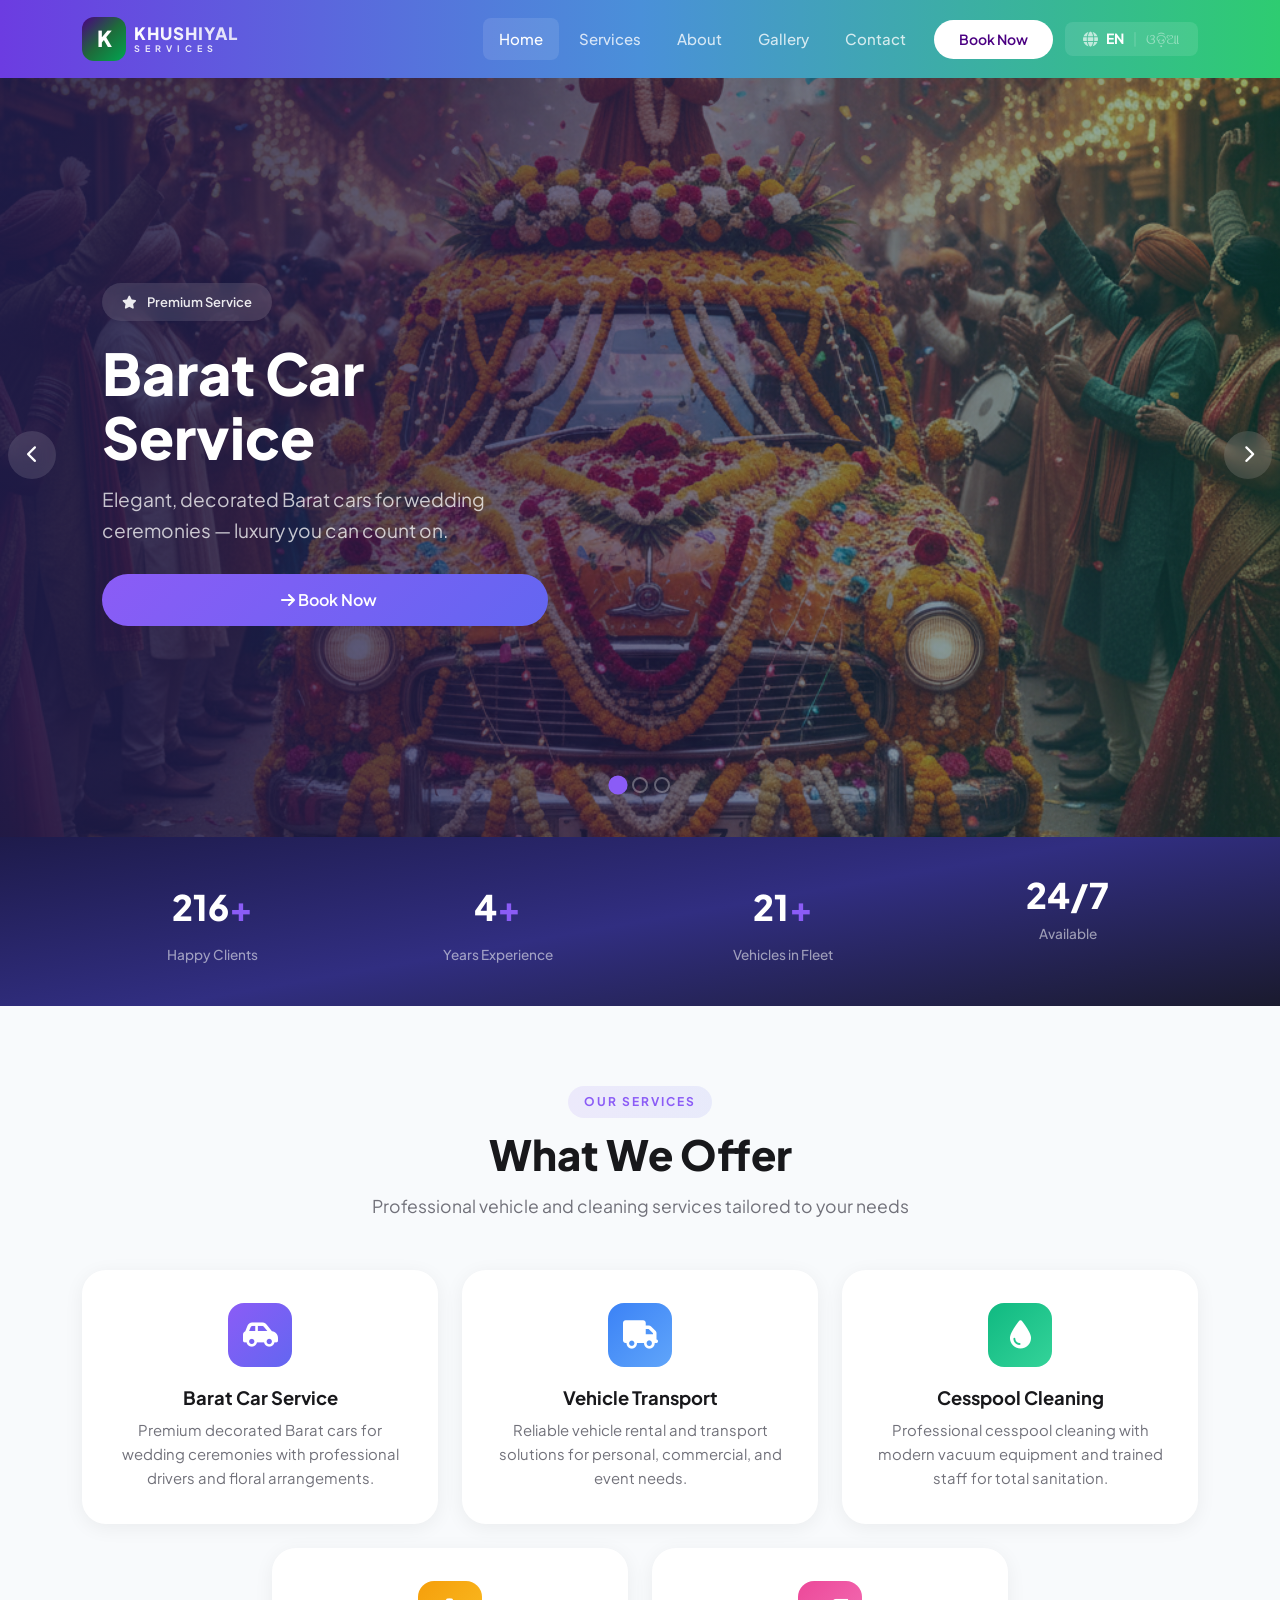
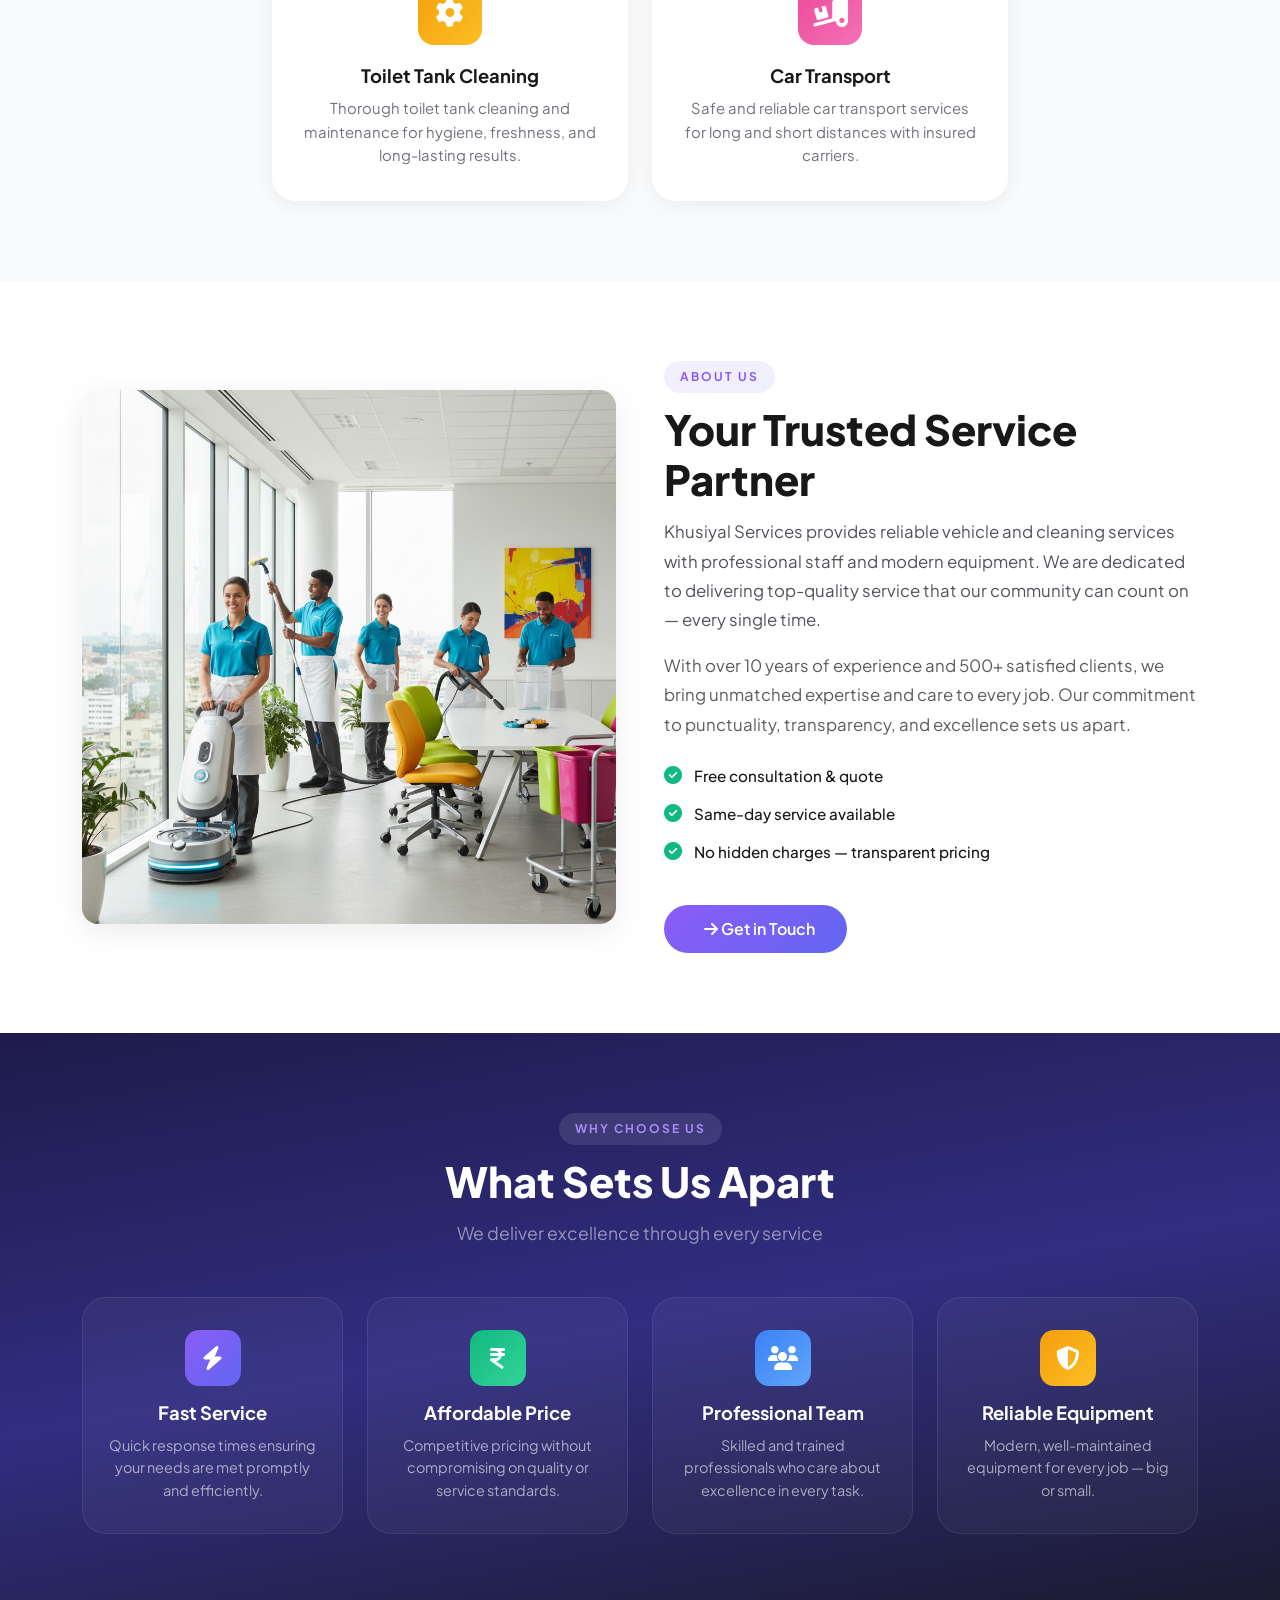
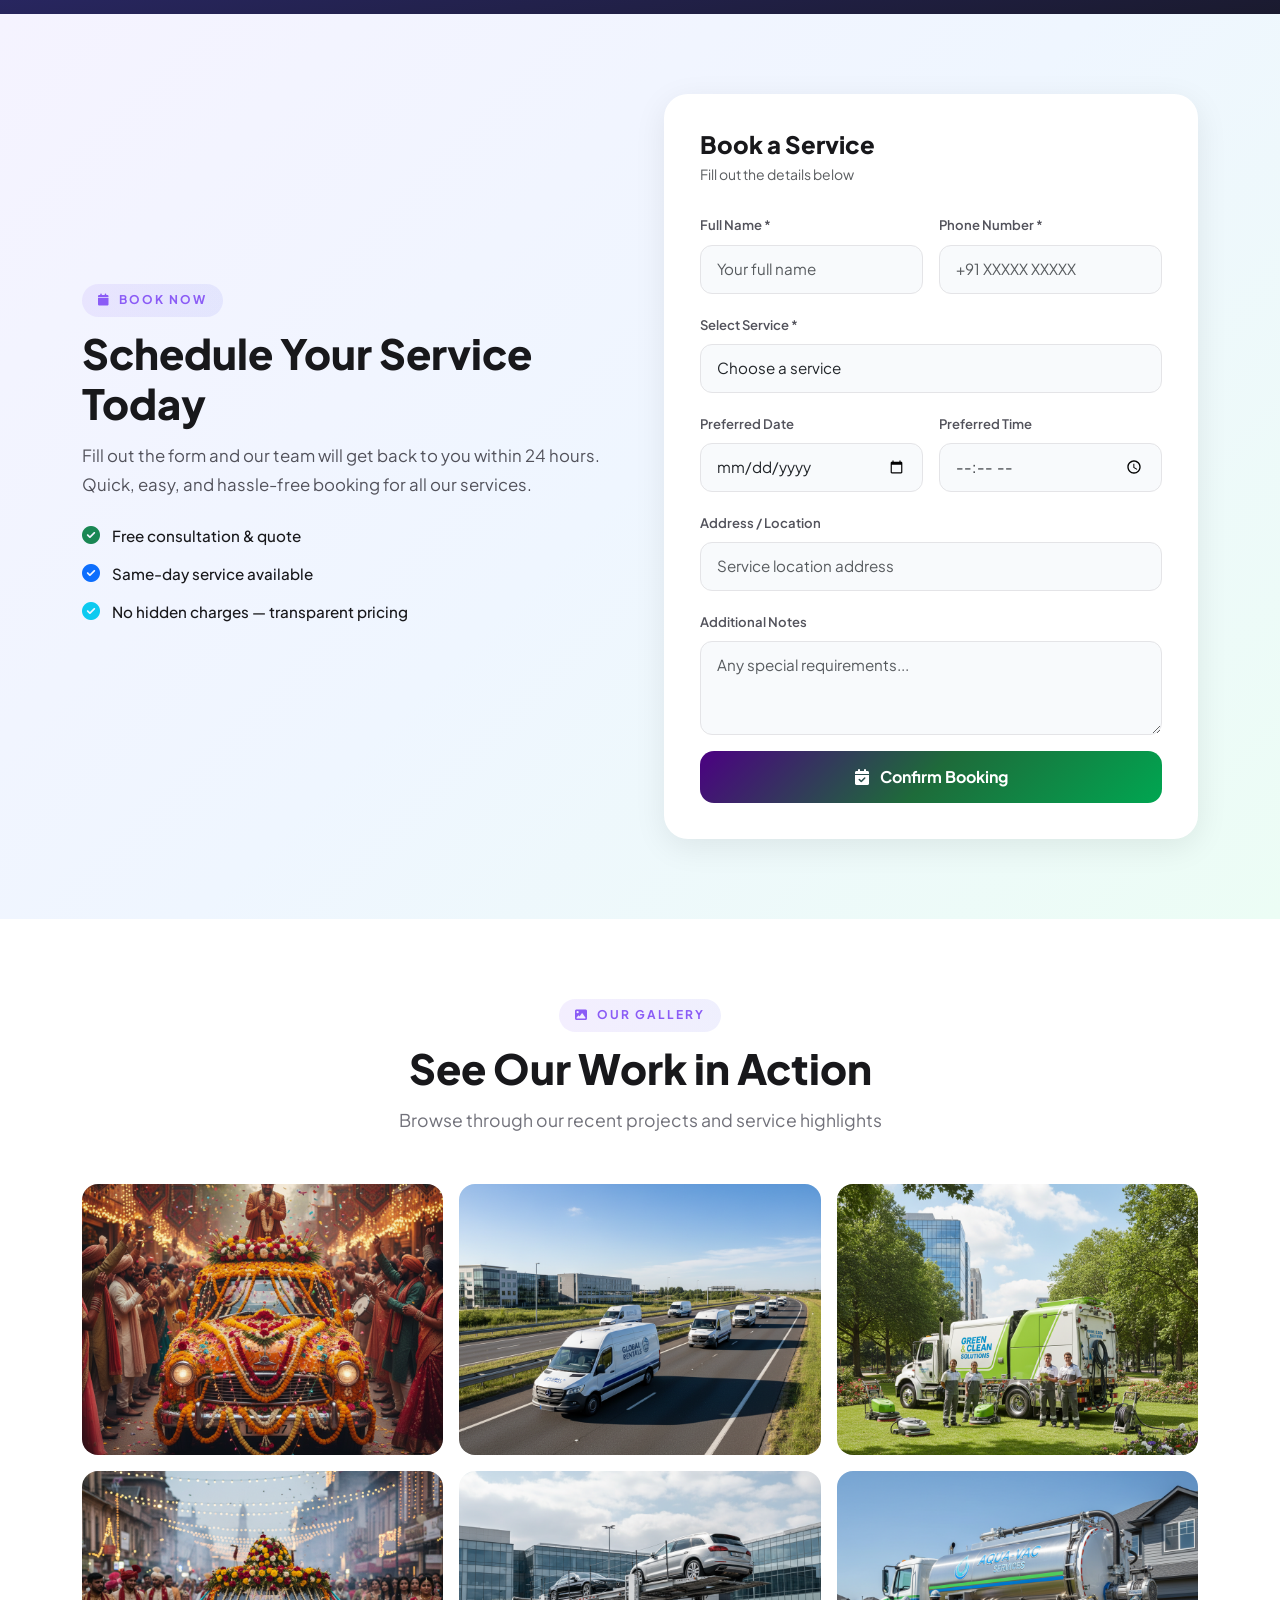
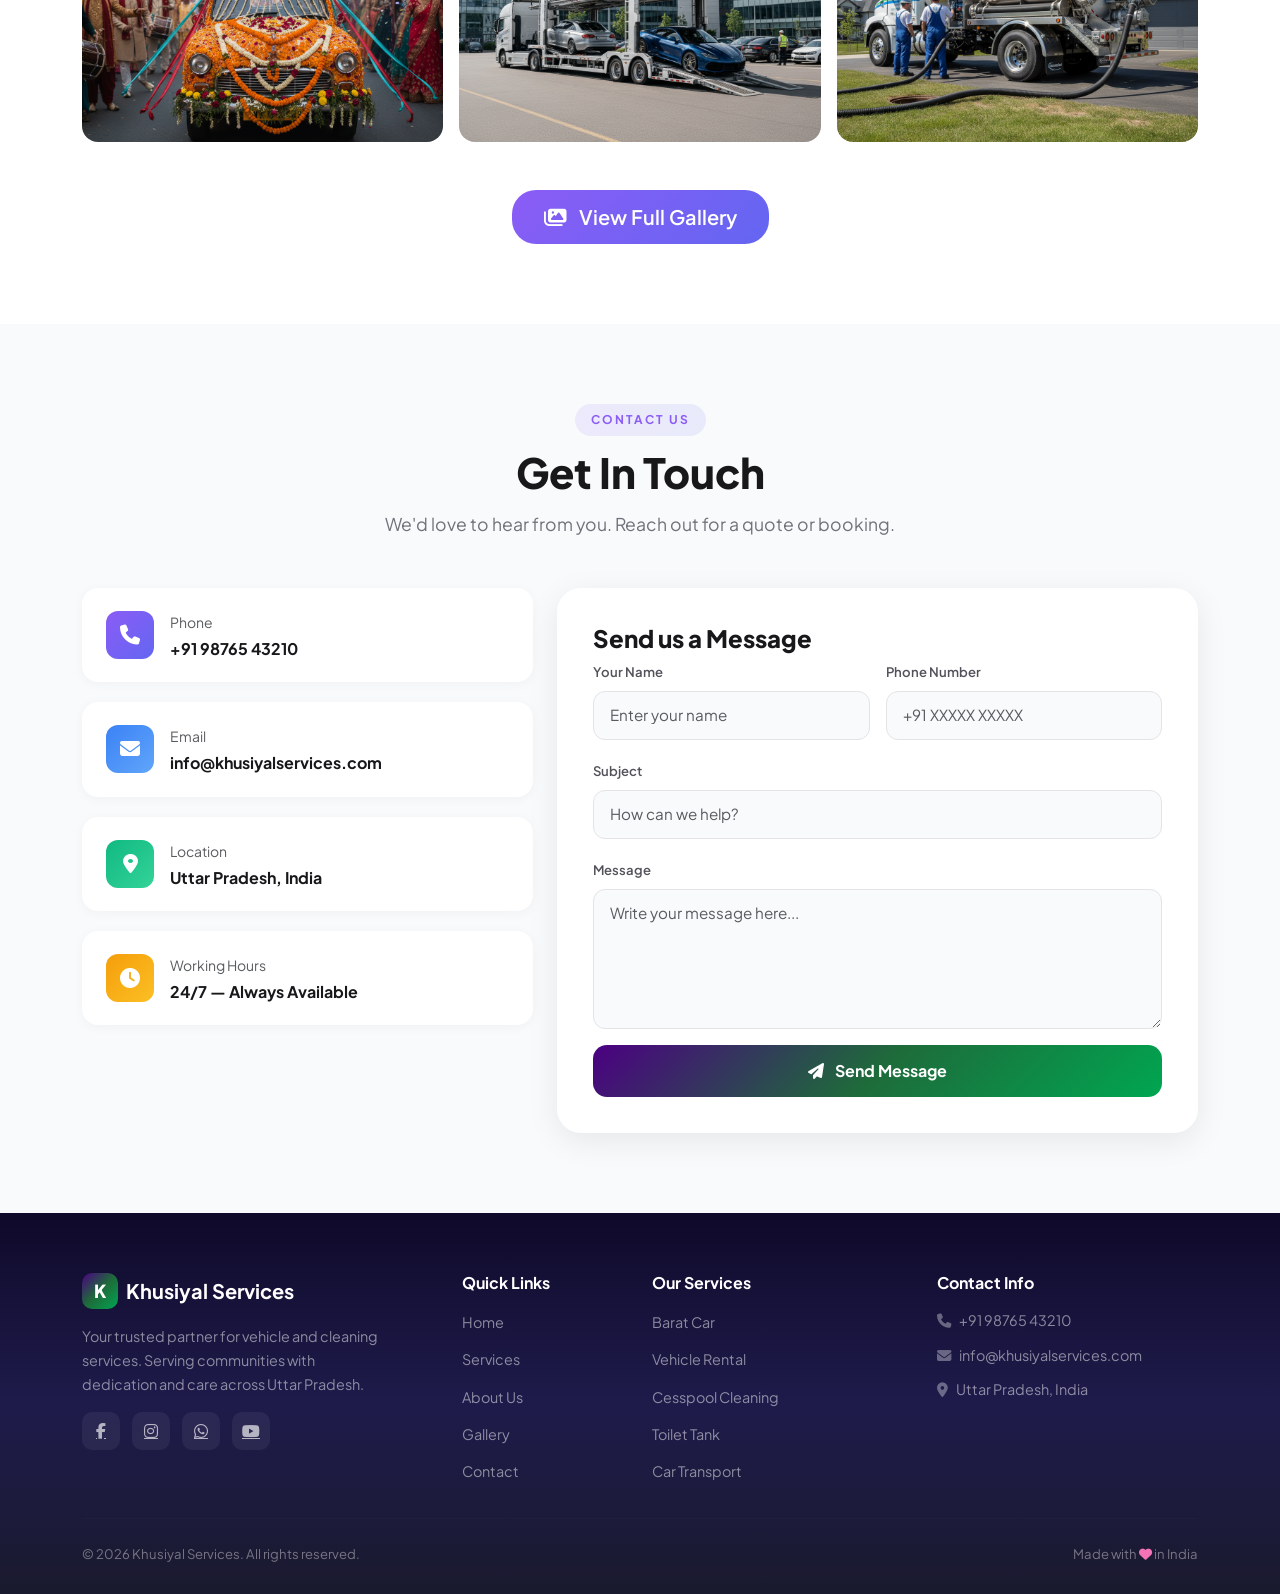
==== commit c0e97120: "Add i18n support and language toggle Introduce internationalization (English/Odia) by adding js/i18n" ====
--- a/index.html
+++ b/index.html
@@ -47,13 +47,21 @@
 
             <div class="collapse navbar-collapse" id="navMenu">
                 <ul class="navbar-nav ms-auto align-items-lg-center gap-lg-1">
-                    <li class="nav-item"><a class="nav-link active" href="#home">Home</a></li>
-                    <li class="nav-item"><a class="nav-link" href="#services">Services</a></li>
-                    <li class="nav-item"><a class="nav-link" href="#about">About</a></li>
-                    <li class="nav-item"><a class="nav-link" href="#gallery">Gallery</a></li>
-                    <li class="nav-item"><a class="nav-link" href="#contact">Contact</a></li>
+                    <li class="nav-item"><a class="nav-link active" href="#home" data-i18n="nav.home">Home</a></li>
+                    <li class="nav-item"><a class="nav-link" href="#services" data-i18n="nav.services">Services</a></li>
+                    <li class="nav-item"><a class="nav-link" href="#about" data-i18n="nav.about">About</a></li>
+                    <li class="nav-item"><a class="nav-link" href="#gallery" data-i18n="nav.gallery">Gallery</a></li>
+                    <li class="nav-item"><a class="nav-link" href="#contact" data-i18n="nav.contact">Contact</a></li>
                     <li class="nav-item ms-lg-2">
-                        <a class="btn btn-cta-nav" href="#booking">Book Now</a>
+                        <a class="btn btn-cta-nav" href="#booking" data-i18n="nav.book">Book Now</a>
+                    </li>
+                    <li class="nav-item ms-lg-2">
+                        <button class="lang-switch" type="button" aria-label="Switch Language">
+                            <i class="fa-solid fa-globe"></i>
+                            <span class="lang-label" data-lang="en">EN</span>
+                            <span class="lang-divider">|</span>
+                            <span class="lang-label active" data-lang="od">ଓଡ଼ିଆ</span>
+                        </button>
                     </li>
                 </ul>
             </div>
@@ -77,10 +85,12 @@
                         <img src="images/generated-1772729310670.png" alt="Barat Car Service" />
                     </div>
                     <div class="carousel-caption-custom">
-                        <span class="carousel-badge"><i class="fa-solid fa-star me-1"></i> Premium Service</span>
-                        <h2>Barat Car Service</h2>
-                        <p>Elegant, decorated Barat cars for wedding ceremonies — luxury you can count on.</p>
-                        <a href="#booking" class="btn btn-hero-primary">Book Now <i
+                        <span class="carousel-badge" data-i18n="hero.badge1"><i class="fa-solid fa-star me-1"></i>
+                            Premium Service</span>
+                        <h2 data-i18n="hero.title1">Barat Car Service</h2>
+                        <p data-i18n="hero.desc1">Elegant, decorated Barat cars for wedding ceremonies — luxury you can
+                            count on.</p>
+                        <a href="#booking" class="btn btn-hero-primary" data-i18n="hero.btn1">Book Now <i
                                 class="fa-solid fa-arrow-right ms-2"></i></a>
                     </div>
                 </div>
@@ -91,10 +101,12 @@
                         <img src="images/generated-1772729319271.png" alt="Vehicle Transport" />
                     </div>
                     <div class="carousel-caption-custom">
-                        <span class="carousel-badge"><i class="fa-solid fa-truck me-1"></i> Reliable Fleet</span>
-                        <h2>Vehicle Transport</h2>
-                        <p>Dependable transport solutions for personal, commercial, and event requirements.</p>
-                        <a href="#services" class="btn btn-hero-primary">Our Services <i
+                        <span class="carousel-badge" data-i18n="hero.badge2"><i class="fa-solid fa-truck me-1"></i>
+                            Reliable Fleet</span>
+                        <h2 data-i18n="hero.title2">Vehicle Transport</h2>
+                        <p data-i18n="hero.desc2">Dependable transport solutions for personal, commercial, and event
+                            requirements.</p>
+                        <a href="#services" class="btn btn-hero-primary" data-i18n="hero.btn2">Our Services <i
                                 class="fa-solid fa-arrow-right ms-2"></i></a>
                     </div>
                 </div>
@@ -105,11 +117,13 @@
                         <img src="images/generated-1772729327609.png" alt="Cleaning Services" />
                     </div>
                     <div class="carousel-caption-custom">
-                        <span class="carousel-badge"><i class="fa-solid fa-droplet me-1"></i> Professional
+                        <span class="carousel-badge" data-i18n="hero.badge3"><i class="fa-solid fa-droplet me-1"></i>
+                            Professional
                             Cleaning</span>
-                        <h2>Cleaning Services</h2>
-                        <p>Cesspool & toilet tank cleaning with modern equipment and trained professionals.</p>
-                        <a href="#contact" class="btn btn-hero-primary">Contact Us <i
+                        <h2 data-i18n="hero.title3">Cleaning Services</h2>
+                        <p data-i18n="hero.desc3">Cesspool & toilet tank cleaning with modern equipment and trained
+                            professionals.</p>
+                        <a href="#contact" class="btn btn-hero-primary" data-i18n="hero.btn3">Contact Us <i
                                 class="fa-solid fa-arrow-right ms-2"></i></a>
                     </div>
                 </div>
@@ -132,25 +146,25 @@
                 <div class="col-6 col-md-3" data-aos="fade-up">
                     <div class="stat-box">
                         <span class="stat-number" data-count="500">0</span><span class="stat-plus">+</span>
-                        <span class="stat-label">Happy Clients</span>
+                        <span class="stat-label" data-i18n="stats.clients">Happy Clients</span>
                     </div>
                 </div>
                 <div class="col-6 col-md-3" data-aos="fade-up" data-aos-delay="100">
                     <div class="stat-box">
                         <span class="stat-number" data-count="10">0</span><span class="stat-plus">+</span>
-                        <span class="stat-label">Years Experience</span>
+                        <span class="stat-label" data-i18n="stats.experience">Years Experience</span>
                     </div>
                 </div>
                 <div class="col-6 col-md-3" data-aos="fade-up" data-aos-delay="200">
                     <div class="stat-box">
                         <span class="stat-number" data-count="50">0</span><span class="stat-plus">+</span>
-                        <span class="stat-label">Vehicles in Fleet</span>
+                        <span class="stat-label" data-i18n="stats.fleet">Vehicles in Fleet</span>
                     </div>
                 </div>
                 <div class="col-6 col-md-3" data-aos="fade-up" data-aos-delay="300">
                     <div class="stat-box">
                         <span class="stat-number">24/7</span>
-                        <span class="stat-label">Available</span>
+                        <span class="stat-label" data-i18n="stats.available">Available</span>
                     </div>
                 </div>
             </div>
@@ -161,49 +175,55 @@
     <section class="services-section section-padding" id="services">
         <div class="container">
             <div class="section-header text-center mb-5" data-aos="fade-up">
-                <span class="section-badge">OUR SERVICES</span>
-                <h2 class="section-title">What We Offer</h2>
-                <p class="section-subtitle">Professional vehicle and cleaning services tailored to your needs</p>
+                <span class="section-badge" data-i18n="services.badge">OUR SERVICES</span>
+                <h2 class="section-title" data-i18n="services.title">What We Offer</h2>
+                <p class="section-subtitle" data-i18n="services.subtitle">Professional vehicle and cleaning services
+                    tailored to your needs</p>
             </div>
 
             <div class="row g-4 justify-content-center">
                 <div class="col-sm-6 col-lg-4" data-aos="fade-up">
                     <div class="service-card">
                         <div class="service-icon icon-purple"><i class="fa-solid fa-car-side"></i></div>
-                        <h3 class="service-title">Barat Car Service</h3>
-                        <p class="service-desc">Premium decorated Barat cars for wedding ceremonies with professional
+                        <h3 class="service-title" data-i18n="services.barat.title">Barat Car Service</h3>
+                        <p class="service-desc" data-i18n="services.barat.desc">Premium decorated Barat cars for wedding
+                            ceremonies with professional
                             drivers and floral arrangements.</p>
                     </div>
                 </div>
                 <div class="col-sm-6 col-lg-4" data-aos="fade-up" data-aos-delay="100">
                     <div class="service-card">
                         <div class="service-icon icon-blue"><i class="fa-solid fa-truck"></i></div>
-                        <h3 class="service-title">Vehicle Transport</h3>
-                        <p class="service-desc">Reliable vehicle rental and transport solutions for personal,
+                        <h3 class="service-title" data-i18n="services.transport.title">Vehicle Transport</h3>
+                        <p class="service-desc" data-i18n="services.transport.desc">Reliable vehicle rental and
+                            transport solutions for personal,
                             commercial, and event needs.</p>
                     </div>
                 </div>
                 <div class="col-sm-6 col-lg-4" data-aos="fade-up" data-aos-delay="200">
                     <div class="service-card">
                         <div class="service-icon icon-green"><i class="fa-solid fa-droplet"></i></div>
-                        <h3 class="service-title">Cesspool Cleaning</h3>
-                        <p class="service-desc">Professional cesspool cleaning with modern vacuum equipment and trained
+                        <h3 class="service-title" data-i18n="services.cesspool.title">Cesspool Cleaning</h3>
+                        <p class="service-desc" data-i18n="services.cesspool.desc">Professional cesspool cleaning with
+                            modern vacuum equipment and trained
                             staff for total sanitation.</p>
                     </div>
                 </div>
                 <div class="col-sm-6 col-lg-4" data-aos="fade-up" data-aos-delay="300">
                     <div class="service-card">
                         <div class="service-icon icon-amber"><i class="fa-solid fa-gear"></i></div>
-                        <h3 class="service-title">Toilet Tank Cleaning</h3>
-                        <p class="service-desc">Thorough toilet tank cleaning and maintenance for hygiene, freshness,
+                        <h3 class="service-title" data-i18n="services.toilet.title">Toilet Tank Cleaning</h3>
+                        <p class="service-desc" data-i18n="services.toilet.desc">Thorough toilet tank cleaning and
+                            maintenance for hygiene, freshness,
                             and long-lasting results.</p>
                     </div>
                 </div>
                 <div class="col-sm-6 col-lg-4" data-aos="fade-up" data-aos-delay="400">
                     <div class="service-card">
                         <div class="service-icon icon-pink"><i class="fa-solid fa-truck-ramp-box"></i></div>
-                        <h3 class="service-title">Car Transport</h3>
-                        <p class="service-desc">Safe and reliable car transport services for long and short distances
+                        <h3 class="service-title" data-i18n="services.car.title">Car Transport</h3>
+                        <p class="service-desc" data-i18n="services.car.desc">Safe and reliable car transport services
+                            for long and short distances
                             with insured carriers.</p>
                     </div>
                 </div>
@@ -222,31 +242,31 @@
                     </div>
                 </div>
                 <div class="col-lg-6" data-aos="fade-left">
-                    <span class="section-badge">ABOUT US</span>
-                    <h2 class="section-title text-start">Your Trusted Service Partner</h2>
-                    <p class="about-text">
+                    <span class="section-badge" data-i18n="about.badge">ABOUT US</span>
+                    <h2 class="section-title text-start" data-i18n="about.title">Your Trusted Service Partner</h2>
+                    <p class="about-text" data-i18n="about.text1">
                         Khusiyal Services provides reliable vehicle and cleaning services with professional staff and
                         modern equipment. We are dedicated to delivering top-quality service that our community can
                         count on — every single time.
                     </p>
-                    <p class="about-text text-muted">
+                    <p class="about-text text-muted" data-i18n="about.text2">
                         With over 10 years of experience and 500+ satisfied clients, we bring unmatched expertise and
                         care to every job. Our commitment to punctuality, transparency, and excellence sets us apart.
                     </p>
 
                     <div class="about-features">
-                        <div class="about-feature-item">
+                        <div class="about-feature-item" data-i18n="about.feature1">
                             <i class="fa-solid fa-circle-check"></i> Free consultation &amp; quote
                         </div>
-                        <div class="about-feature-item">
+                        <div class="about-feature-item" data-i18n="about.feature2">
                             <i class="fa-solid fa-circle-check"></i> Same-day service available
                         </div>
-                        <div class="about-feature-item">
+                        <div class="about-feature-item" data-i18n="about.feature3">
                             <i class="fa-solid fa-circle-check"></i> No hidden charges — transparent pricing
                         </div>
                     </div>
 
-                    <a href="#contact" class="btn btn-primary-gradient mt-3">
+                    <a href="#contact" class="btn btn-primary-gradient mt-3" data-i18n="about.cta">
                         Get in Touch <i class="fa-solid fa-arrow-right ms-2"></i>
                     </a>
                 </div>
@@ -258,41 +278,46 @@
     <section class="why-section section-padding" id="why">
         <div class="container">
             <div class="section-header text-center mb-5" data-aos="fade-up">
-                <span class="section-badge badge-light">WHY CHOOSE US</span>
-                <h2 class="section-title text-white">What Sets Us Apart</h2>
-                <p class="section-subtitle text-white-50">We deliver excellence through every service</p>
+                <span class="section-badge badge-light" data-i18n="why.badge">WHY CHOOSE US</span>
+                <h2 class="section-title text-white" data-i18n="why.title">What Sets Us Apart</h2>
+                <p class="section-subtitle text-white-50" data-i18n="why.subtitle">We deliver excellence through every
+                    service</p>
             </div>
 
             <div class="row g-4 justify-content-center">
                 <div class="col-sm-6 col-lg-3" data-aos="fade-up">
                     <div class="why-card">
                         <div class="why-icon icon-grad-purple"><i class="fa-solid fa-bolt"></i></div>
-                        <h4 class="why-title">Fast Service</h4>
-                        <p class="why-desc">Quick response times ensuring your needs are met promptly and efficiently.
+                        <h4 class="why-title" data-i18n="why.fast.title">Fast Service</h4>
+                        <p class="why-desc" data-i18n="why.fast.desc">Quick response times ensuring your needs are met
+                            promptly and efficiently.
                         </p>
                     </div>
                 </div>
                 <div class="col-sm-6 col-lg-3" data-aos="fade-up" data-aos-delay="100">
                     <div class="why-card">
                         <div class="why-icon icon-grad-green"><i class="fa-solid fa-indian-rupee-sign"></i></div>
-                        <h4 class="why-title">Affordable Price</h4>
-                        <p class="why-desc">Competitive pricing without compromising on quality or service standards.
+                        <h4 class="why-title" data-i18n="why.price.title">Affordable Price</h4>
+                        <p class="why-desc" data-i18n="why.price.desc">Competitive pricing without compromising on
+                            quality or service standards.
                         </p>
                     </div>
                 </div>
                 <div class="col-sm-6 col-lg-3" data-aos="fade-up" data-aos-delay="200">
                     <div class="why-card">
                         <div class="why-icon icon-grad-blue"><i class="fa-solid fa-users"></i></div>
-                        <h4 class="why-title">Professional Team</h4>
-                        <p class="why-desc">Skilled and trained professionals who care about excellence in every task.
+                        <h4 class="why-title" data-i18n="why.team.title">Professional Team</h4>
+                        <p class="why-desc" data-i18n="why.team.desc">Skilled and trained professionals who care about
+                            excellence in every task.
                         </p>
                     </div>
                 </div>
                 <div class="col-sm-6 col-lg-3" data-aos="fade-up" data-aos-delay="300">
                     <div class="why-card">
                         <div class="why-icon icon-grad-amber"><i class="fa-solid fa-shield-halved"></i></div>
-                        <h4 class="why-title">Reliable Equipment</h4>
-                        <p class="why-desc">Modern, well-maintained equipment for every job — big or small.</p>
+                        <h4 class="why-title" data-i18n="why.equip.title">Reliable Equipment</h4>
+                        <p class="why-desc" data-i18n="why.equip.desc">Modern, well-maintained equipment for every job —
+                            big or small.</p>
                     </div>
                 </div>
             </div>
@@ -304,22 +329,22 @@
         <div class="container">
             <div class="row align-items-center g-5">
                 <div class="col-lg-6" data-aos="fade-right">
-                    <span class="section-badge">
+                    <span class="section-badge" data-i18n="booking.badge">
                         <i class="fa-solid fa-calendar me-1"></i> BOOK NOW
                     </span>
-                    <h2 class="section-title text-start">Schedule Your Service Today</h2>
-                    <p class="about-text">
+                    <h2 class="section-title text-start" data-i18n="booking.title">Schedule Your Service Today</h2>
+                    <p class="about-text" data-i18n="booking.desc">
                         Fill out the form and our team will get back to you within 24 hours. Quick, easy, and
                         hassle-free booking for all our services.
                     </p>
                     <div class="about-features">
-                        <div class="about-feature-item">
+                        <div class="about-feature-item" data-i18n="booking.feature1">
                             <i class="fa-solid fa-circle-check text-success"></i> Free consultation &amp; quote
                         </div>
-                        <div class="about-feature-item">
+                        <div class="about-feature-item" data-i18n="booking.feature2">
                             <i class="fa-solid fa-circle-check text-primary"></i> Same-day service available
                         </div>
-                        <div class="about-feature-item">
+                        <div class="about-feature-item" data-i18n="booking.feature3">
                             <i class="fa-solid fa-circle-check text-info"></i> No hidden charges — transparent pricing
                         </div>
                     </div>
@@ -327,48 +352,55 @@
 
                 <div class="col-lg-6" data-aos="fade-left">
                     <div class="booking-form-card">
-                        <h3 class="form-card-title">Book a Service</h3>
-                        <p class="text-muted small mb-4">Fill out the details below</p>
+                        <h3 class="form-card-title" data-i18n="booking.form.title">Book a Service</h3>
+                        <p class="text-muted small mb-4" data-i18n="booking.form.subtitle">Fill out the details below
+                        </p>
                         <form id="bookingForm">
                             <div class="row g-3">
                                 <div class="col-sm-6">
-                                    <label class="form-label">Full Name *</label>
-                                    <input type="text" class="form-control" placeholder="Your full name" required />
+                                    <label class="form-label" data-i18n="booking.form.name">Full Name *</label>
+                                    <input type="text" class="form-control" placeholder="Your full name"
+                                        data-i18n-ph="ph.name" required />
                                 </div>
                                 <div class="col-sm-6">
-                                    <label class="form-label">Phone Number *</label>
-                                    <input type="tel" class="form-control" placeholder="+91 XXXXX XXXXX" required />
+                                    <label class="form-label" data-i18n="booking.form.phone">Phone Number *</label>
+                                    <input type="tel" class="form-control" placeholder="+91 XXXXX XXXXX"
+                                        data-i18n-ph="ph.phone" required />
                                 </div>
                                 <div class="col-12">
-                                    <label class="form-label">Select Service *</label>
+                                    <label class="form-label" data-i18n="booking.form.service">Select Service *</label>
                                     <select class="form-select" required>
-                                        <option value="" selected disabled>Choose a service</option>
-                                        <option>Barat Car Service</option>
-                                        <option>Vehicle Transport Service</option>
-                                        <option>Cesspool Cleaning</option>
-                                        <option>Toilet Tank Cleaning</option>
-                                        <option>Car Transport</option>
+                                        <option value="" selected disabled data-i18n="booking.form.service.choose">
+                                            Choose a service</option>
+                                        <option data-i18n="booking.form.service.barat">Barat Car Service</option>
+                                        <option data-i18n="booking.form.service.transport">Vehicle Transport Service
+                                        </option>
+                                        <option data-i18n="booking.form.service.cesspool">Cesspool Cleaning</option>
+                                        <option data-i18n="booking.form.service.toilet">Toilet Tank Cleaning</option>
+                                        <option data-i18n="booking.form.service.car">Car Transport</option>
                                     </select>
                                 </div>
                                 <div class="col-sm-6">
-                                    <label class="form-label">Preferred Date</label>
+                                    <label class="form-label" data-i18n="booking.form.date">Preferred Date</label>
                                     <input type="date" class="form-control" />
                                 </div>
                                 <div class="col-sm-6">
-                                    <label class="form-label">Preferred Time</label>
+                                    <label class="form-label" data-i18n="booking.form.time">Preferred Time</label>
                                     <input type="time" class="form-control" />
                                 </div>
                                 <div class="col-12">
-                                    <label class="form-label">Address / Location</label>
-                                    <input type="text" class="form-control" placeholder="Service location address" />
+                                    <label class="form-label" data-i18n="booking.form.address">Address /
+                                        Location</label>
+                                    <input type="text" class="form-control" placeholder="Service location address"
+                                        data-i18n-ph="ph.address" />
                                 </div>
                                 <div class="col-12">
-                                    <label class="form-label">Additional Notes</label>
-                                    <textarea class="form-control" rows="3"
-                                        placeholder="Any special requirements..."></textarea>
+                                    <label class="form-label" data-i18n="booking.form.notes">Additional Notes</label>
+                                    <textarea class="form-control" rows="3" placeholder="Any special requirements..."
+                                        data-i18n-ph="ph.notes"></textarea>
                                 </div>
                                 <div class="col-12">
-                                    <button type="submit" class="btn btn-submit w-100">
+                                    <button type="submit" class="btn btn-submit w-100" data-i18n="booking.form.submit">
                                         <i class="fa-solid fa-calendar-check me-2"></i>Confirm Booking
                                     </button>
                                 </div>
@@ -384,11 +416,12 @@
     <section class="gallery-section section-padding" id="gallery">
         <div class="container">
             <div class="section-header text-center mb-5" data-aos="fade-up">
-                <span class="section-badge">
+                <span class="section-badge" data-i18n="gallery.badge">
                     <i class="fa-solid fa-image me-1"></i> OUR GALLERY
                 </span>
-                <h2 class="section-title">See Our Work in Action</h2>
-                <p class="section-subtitle">Browse through our recent projects and service highlights</p>
+                <h2 class="section-title" data-i18n="gallery.title">See Our Work in Action</h2>
+                <p class="section-subtitle" data-i18n="gallery.subtitle">Browse through our recent projects and service
+                    highlights</p>
             </div>
 
             <div class="row g-3">
@@ -396,7 +429,8 @@
                     <div class="gallery-item">
                         <img src="images/generated-1772729310670.png" alt="Barat Car" class="img-fluid" />
                         <div class="gallery-overlay">
-                            <span><i class="fa-solid fa-car me-1"></i> Barat Car — Wedding Ceremony</span>
+                            <span data-i18n="gallery.label1"><i class="fa-solid fa-car me-1"></i> Barat Car — Wedding
+                                Ceremony</span>
                         </div>
                     </div>
                 </div>
@@ -404,7 +438,8 @@
                     <div class="gallery-item">
                         <img src="images/generated-1772729319271.png" alt="Cesspool Cleaning" class="img-fluid" />
                         <div class="gallery-overlay">
-                            <span><i class="fa-solid fa-droplet me-1"></i> Cesspool Cleaning Service</span>
+                            <span data-i18n="gallery.label2"><i class="fa-solid fa-droplet me-1"></i> Cesspool Cleaning
+                                Service</span>
                         </div>
                     </div>
                 </div>
@@ -412,7 +447,8 @@
                     <div class="gallery-item">
                         <img src="images/generated-1772729327609.png" alt="Transport" class="img-fluid" />
                         <div class="gallery-overlay">
-                            <span><i class="fa-solid fa-truck me-1"></i> Vehicle Transport Fleet</span>
+                            <span data-i18n="gallery.label3"><i class="fa-solid fa-truck me-1"></i> Vehicle Transport
+                                Fleet</span>
                         </div>
                     </div>
                 </div>
@@ -420,7 +456,8 @@
                     <div class="gallery-item">
                         <img src="images/generated-1772729458571.png" alt="Car Transport" class="img-fluid" />
                         <div class="gallery-overlay">
-                            <span><i class="fa-solid fa-truck-ramp-box me-1"></i> Car Transport Services</span>
+                            <span data-i18n="gallery.label4"><i class="fa-solid fa-truck-ramp-box me-1"></i> Car
+                                Transport Services</span>
                         </div>
                     </div>
                 </div>
@@ -428,7 +465,8 @@
                     <div class="gallery-item">
                         <img src="images/generated-1772729467282.png" alt="Our Fleet" class="img-fluid" />
                         <div class="gallery-overlay">
-                            <span><i class="fa-solid fa-car me-1"></i> Our Service Fleet</span>
+                            <span data-i18n="gallery.label5"><i class="fa-solid fa-car me-1"></i> Our Service
+                                Fleet</span>
                         </div>
                     </div>
                 </div>
@@ -436,14 +474,15 @@
                     <div class="gallery-item">
                         <img src="images/generated-1772729477879.png" alt="Professional Team" class="img-fluid" />
                         <div class="gallery-overlay">
-                            <span><i class="fa-solid fa-users me-1"></i> Our Professional Team</span>
+                            <span data-i18n="gallery.label6"><i class="fa-solid fa-users me-1"></i> Our Professional
+                                Team</span>
                         </div>
                     </div>
                 </div>
             </div>
 
             <div class="text-center mt-5" data-aos="fade-up">
-                <a href="gallery.html" class="btn btn-primary-gradient btn-lg">
+                <a href="gallery.html" class="btn btn-primary-gradient btn-lg" data-i18n="gallery.viewall">
                     <i class="fa-solid fa-images me-2"></i>View Full Gallery
                 </a>
             </div>
@@ -454,9 +493,10 @@
     <section class="contact-section section-padding" id="contact">
         <div class="container">
             <div class="section-header text-center mb-5" data-aos="fade-up">
-                <span class="section-badge">CONTACT US</span>
-                <h2 class="section-title">Get In Touch</h2>
-                <p class="section-subtitle">We'd love to hear from you. Reach out for a quote or booking.</p>
+                <span class="section-badge" data-i18n="contact.badge">CONTACT US</span>
+                <h2 class="section-title" data-i18n="contact.title">Get In Touch</h2>
+                <p class="section-subtitle" data-i18n="contact.subtitle">We'd love to hear from you. Reach out for a
+                    quote or booking.</p>
             </div>
 
             <div class="row g-4">
@@ -465,29 +505,29 @@
                         <div class="contact-info-card">
                             <div class="contact-info-icon icon-purple"><i class="fa-solid fa-phone"></i></div>
                             <div>
-                                <small class="text-muted">Phone</small>
+                                <small class="text-muted" data-i18n="contact.phone">Phone</small>
                                 <p class="fw-bold mb-0">+91 98765 43210</p>
                             </div>
                         </div>
                         <div class="contact-info-card">
                             <div class="contact-info-icon icon-blue"><i class="fa-solid fa-envelope"></i></div>
                             <div>
-                                <small class="text-muted">Email</small>
+                                <small class="text-muted" data-i18n="contact.email">Email</small>
                                 <p class="fw-bold mb-0">info@khusiyalservices.com</p>
                             </div>
                         </div>
                         <div class="contact-info-card">
                             <div class="contact-info-icon icon-green"><i class="fa-solid fa-location-dot"></i></div>
                             <div>
-                                <small class="text-muted">Location</small>
-                                <p class="fw-bold mb-0">Uttar Pradesh, India</p>
+                                <small class="text-muted" data-i18n="contact.location">Location</small>
+                                <p class="fw-bold mb-0" data-i18n="contact.location.value">Uttar Pradesh, India</p>
                             </div>
                         </div>
                         <div class="contact-info-card">
                             <div class="contact-info-icon icon-amber"><i class="fa-solid fa-clock"></i></div>
                             <div>
-                                <small class="text-muted">Working Hours</small>
-                                <p class="fw-bold mb-0">24/7 — Always Available</p>
+                                <small class="text-muted" data-i18n="contact.hours">Working Hours</small>
+                                <p class="fw-bold mb-0" data-i18n="contact.hours.value">24/7 — Always Available</p>
                             </div>
                         </div>
                     </div>
@@ -495,28 +535,31 @@
 
                 <div class="col-lg-7" data-aos="fade-left">
                     <div class="contact-form-card">
-                        <h3 class="form-card-title">Send us a Message</h3>
+                        <h3 class="form-card-title" data-i18n="contact.form.title">Send us a Message</h3>
                         <form id="contactForm">
                             <div class="row g-3">
                                 <div class="col-sm-6">
-                                    <label class="form-label">Your Name</label>
-                                    <input type="text" class="form-control" placeholder="Enter your name" required />
+                                    <label class="form-label" data-i18n="contact.form.name">Your Name</label>
+                                    <input type="text" class="form-control" placeholder="Enter your name"
+                                        data-i18n-ph="ph.contactname" required />
                                 </div>
                                 <div class="col-sm-6">
-                                    <label class="form-label">Phone Number</label>
-                                    <input type="tel" class="form-control" placeholder="+91 XXXXX XXXXX" required />
+                                    <label class="form-label" data-i18n="contact.form.phone">Phone Number</label>
+                                    <input type="tel" class="form-control" placeholder="+91 XXXXX XXXXX"
+                                        data-i18n-ph="ph.phone" required />
                                 </div>
                                 <div class="col-12">
-                                    <label class="form-label">Subject</label>
-                                    <input type="text" class="form-control" placeholder="How can we help?" />
+                                    <label class="form-label" data-i18n="contact.form.subject">Subject</label>
+                                    <input type="text" class="form-control" placeholder="How can we help?"
+                                        data-i18n-ph="ph.subject" />
                                 </div>
                                 <div class="col-12">
-                                    <label class="form-label">Message</label>
+                                    <label class="form-label" data-i18n="contact.form.message">Message</label>
                                     <textarea class="form-control" rows="5" placeholder="Write your message here..."
-                                        required></textarea>
+                                        data-i18n-ph="ph.message" required></textarea>
                                 </div>
                                 <div class="col-12">
-                                    <button type="submit" class="btn btn-submit w-100">
+                                    <button type="submit" class="btn btn-submit w-100" data-i18n="contact.form.submit">
                                         <i class="fa-solid fa-paper-plane me-2"></i>Send Message
                                     </button>
                                 </div>
@@ -538,7 +581,7 @@
                         <span class="logo-icon logo-icon-sm">K</span>
                         <span class="footer-brand">Khusiyal Services</span>
                     </div>
-                    <p class="footer-desc">
+                    <p class="footer-desc" data-i18n="footer.desc">
                         Your trusted partner for vehicle and cleaning services. Serving communities with dedication and
                         care across Uttar Pradesh.
                     </p>
@@ -552,31 +595,31 @@
 
                 <!-- Quick Links -->
                 <div class="col-6 col-lg-2">
-                    <h6 class="footer-heading">Quick Links</h6>
+                    <h6 class="footer-heading" data-i18n="footer.quicklinks">Quick Links</h6>
                     <ul class="footer-links">
-                        <li><a href="#home">Home</a></li>
-                        <li><a href="#services">Services</a></li>
-                        <li><a href="#about">About Us</a></li>
-                        <li><a href="#gallery">Gallery</a></li>
-                        <li><a href="#contact">Contact</a></li>
+                        <li><a href="#home" data-i18n="footer.home">Home</a></li>
+                        <li><a href="#services" data-i18n="footer.services">Services</a></li>
+                        <li><a href="#about" data-i18n="footer.about">About Us</a></li>
+                        <li><a href="#gallery" data-i18n="footer.gallery">Gallery</a></li>
+                        <li><a href="#contact" data-i18n="footer.contact">Contact</a></li>
                     </ul>
                 </div>
 
                 <!-- Services -->
                 <div class="col-6 col-lg-3">
-                    <h6 class="footer-heading">Our Services</h6>
+                    <h6 class="footer-heading" data-i18n="footer.ourservices">Our Services</h6>
                     <ul class="footer-links">
-                        <li><a href="#services">Barat Car</a></li>
-                        <li><a href="#services">Vehicle Rental</a></li>
-                        <li><a href="#services">Cesspool Cleaning</a></li>
-                        <li><a href="#services">Toilet Tank</a></li>
-                        <li><a href="#services">Car Transport</a></li>
+                        <li><a href="#services" data-i18n="footer.barat">Barat Car</a></li>
+                        <li><a href="#services" data-i18n="footer.rental">Vehicle Rental</a></li>
+                        <li><a href="#services" data-i18n="footer.cesspool">Cesspool Cleaning</a></li>
+                        <li><a href="#services" data-i18n="footer.toilet">Toilet Tank</a></li>
+                        <li><a href="#services" data-i18n="footer.car">Car Transport</a></li>
                     </ul>
                 </div>
 
                 <!-- Contact -->
                 <div class="col-lg-3">
-                    <h6 class="footer-heading">Contact Info</h6>
+                    <h6 class="footer-heading" data-i18n="footer.contactinfo">Contact Info</h6>
                     <ul class="footer-links footer-contact">
                         <li><i class="fa-solid fa-phone me-2"></i>+91 98765 43210</li>
                         <li><i class="fa-solid fa-envelope me-2"></i>info@khusiyalservices.com</li>
@@ -588,8 +631,10 @@
             <hr class="footer-divider" />
 
             <div class="d-flex flex-column flex-sm-row justify-content-between align-items-center gap-2">
-                <p class="footer-copyright mb-0">&copy; 2026 Khusiyal Services. All rights reserved.</p>
-                <p class="footer-copyright mb-0">Made with <i class="fa-solid fa-heart text-pink"></i> in India</p>
+                <p class="footer-copyright mb-0" data-i18n="footer.copyright">&copy; 2026 Khusiyal Services. All rights
+                    reserved.</p>
+                <p class="footer-copyright mb-0"><span data-i18n="footer.made">Made with</span> <i
+                        class="fa-solid fa-heart text-pink"></i> <span data-i18n="footer.madein">in India</span></p>
             </div>
         </div>
     </footer>
@@ -606,6 +651,7 @@
     <script src="https://unpkg.com/aos@2.3.4/dist/aos.js"></script>
 
     <!-- Custom JS -->
+    <script src="js/i18n.js"></script>
     <script src="js/script.js"></script>
 </body>
 
--- a/css/style.css
+++ b/css/style.css
@@ -179,6 +179,62 @@
 }
 
 
+/* ---------- Language Toggle ---------- */
+button.lang-switch {
+    display: inline-flex;
+    align-items: center;
+    gap: 8px;
+    background: rgba(255, 255, 255, .1);
+    border: none;
+    color: rgba(255, 255, 255, .78);
+    font-family: var(--ff-heading);
+    font-weight: 500;
+    font-size: 14px;
+    padding: 7px 18px;
+    border-radius: 8px;
+    cursor: pointer;
+    transition: var(--transition);
+    line-height: 1.4;
+}
+
+button.lang-switch:hover {
+    color: #fff;
+    background: rgba(255, 255, 255, .18);
+}
+
+button.lang-switch i {
+    font-size: 15px;
+    opacity: .85;
+}
+
+.lang-label {
+    opacity: .55;
+    transition: opacity .3s ease, color .3s ease;
+    cursor: pointer;
+    font-weight: 500;
+}
+
+.lang-label.active {
+    opacity: 1;
+    color: #fff;
+    font-weight: 700;
+}
+
+.lang-divider {
+    opacity: .3;
+    font-weight: 300;
+    margin: 0 1px;
+}
+
+@media (max-width: 991.98px) {
+    button.lang-switch {
+        margin-top: 6px;
+        margin-bottom: 6px;
+        padding: 8px 16px;
+    }
+}
+
+
 /* ---------- Carousel Header ---------- */
 .carousel-header {
     padding-top: 72px;
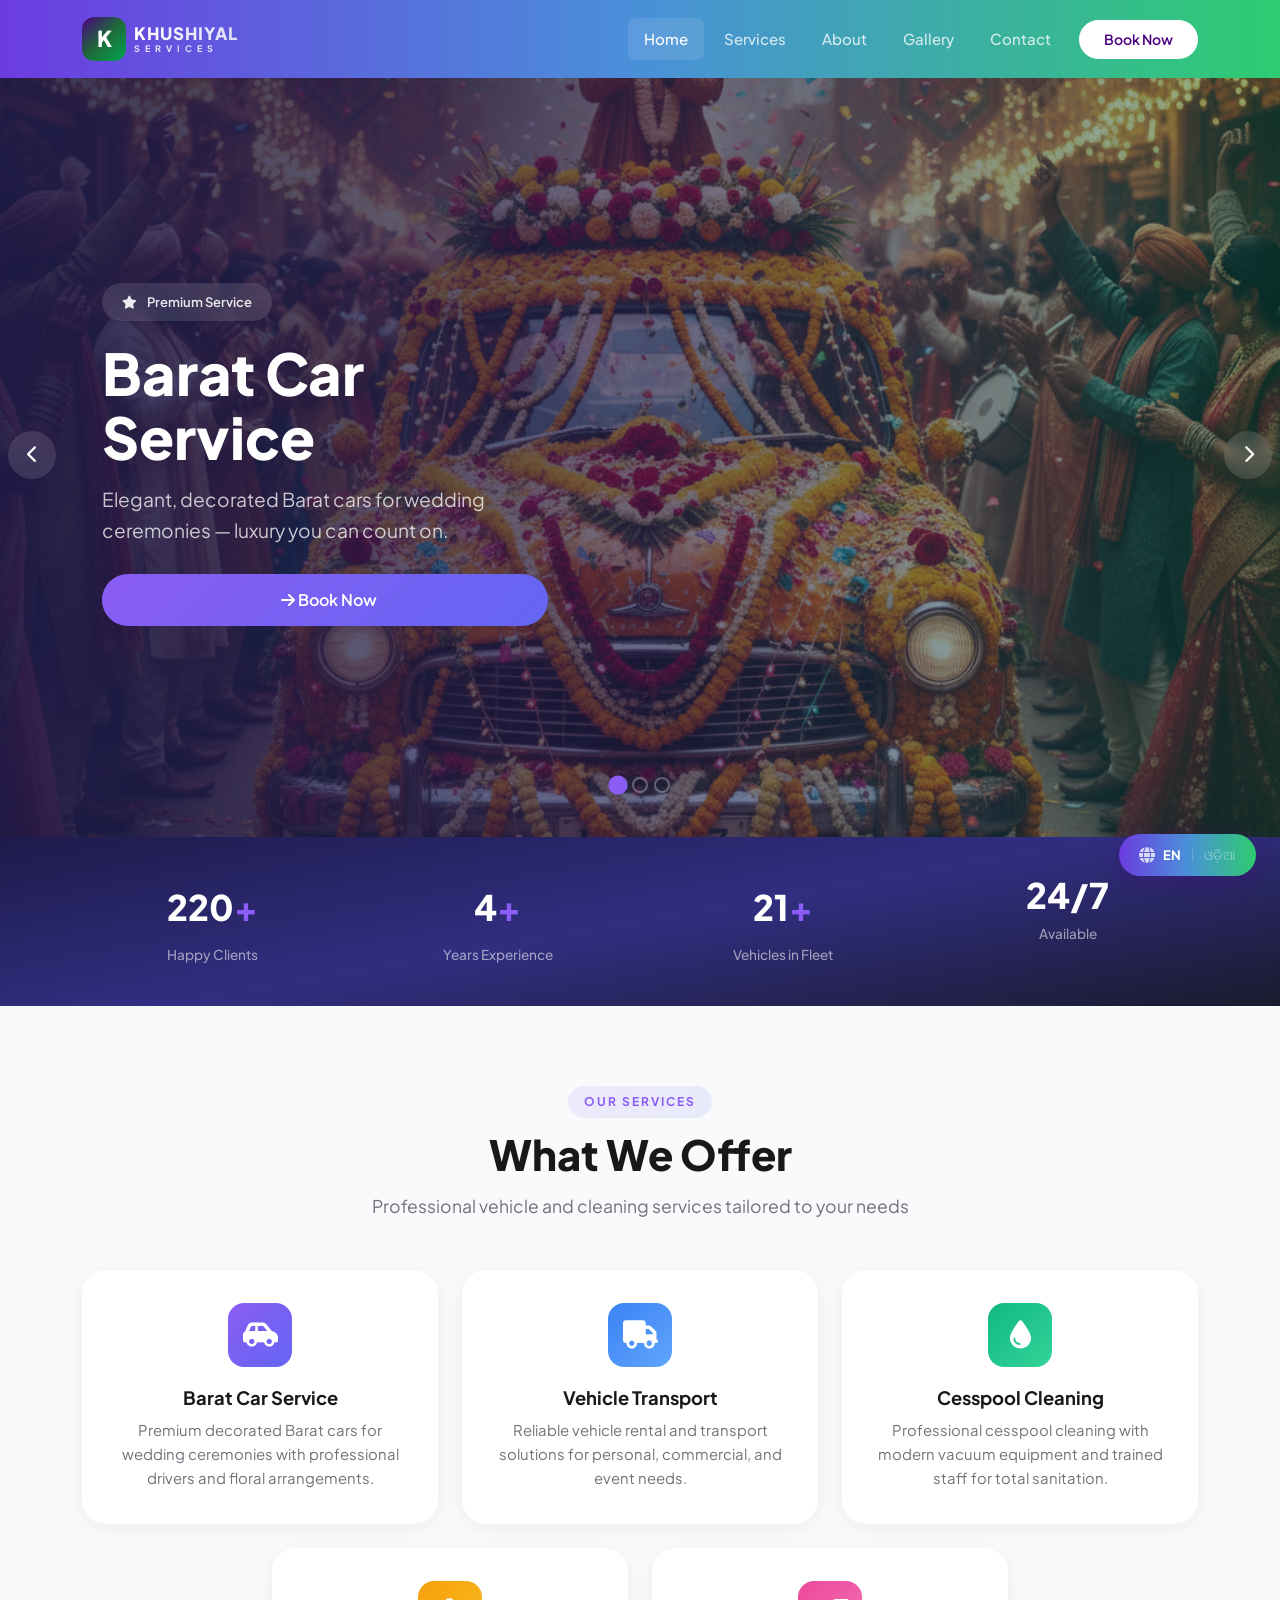
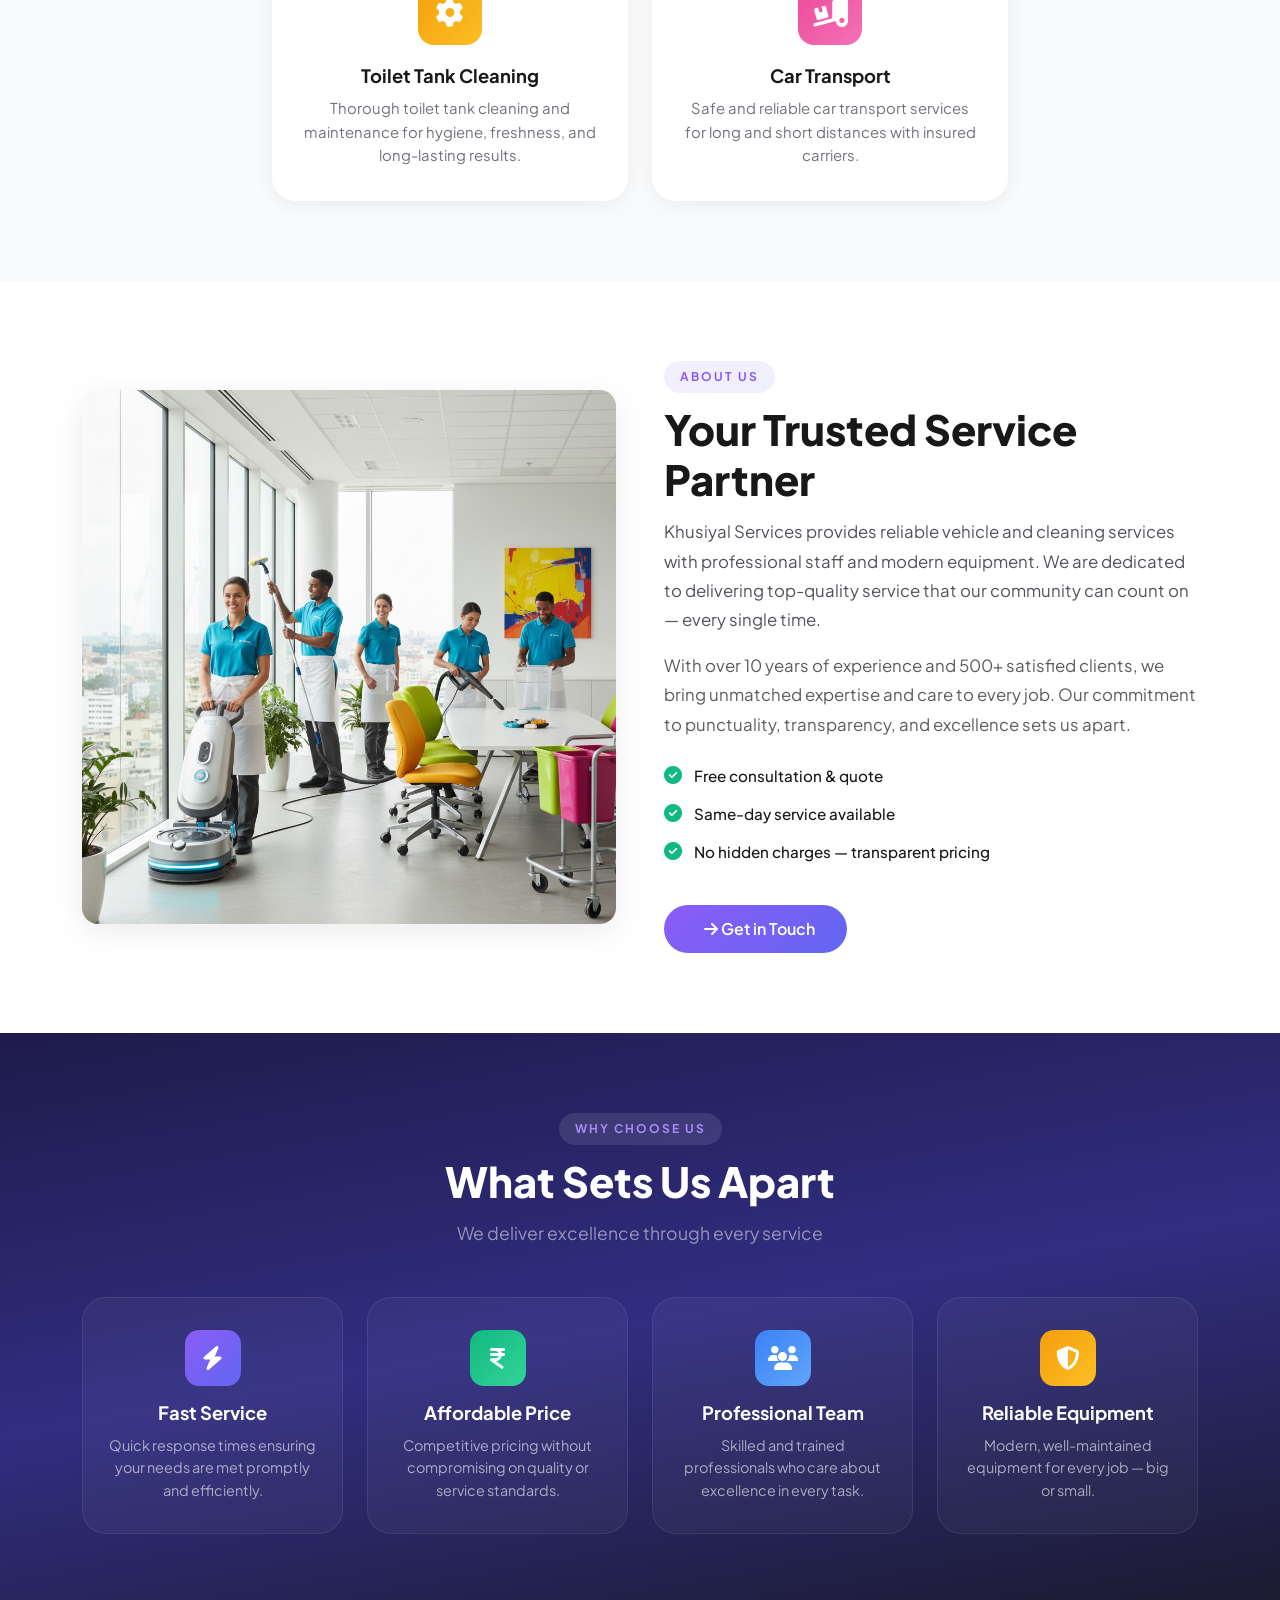
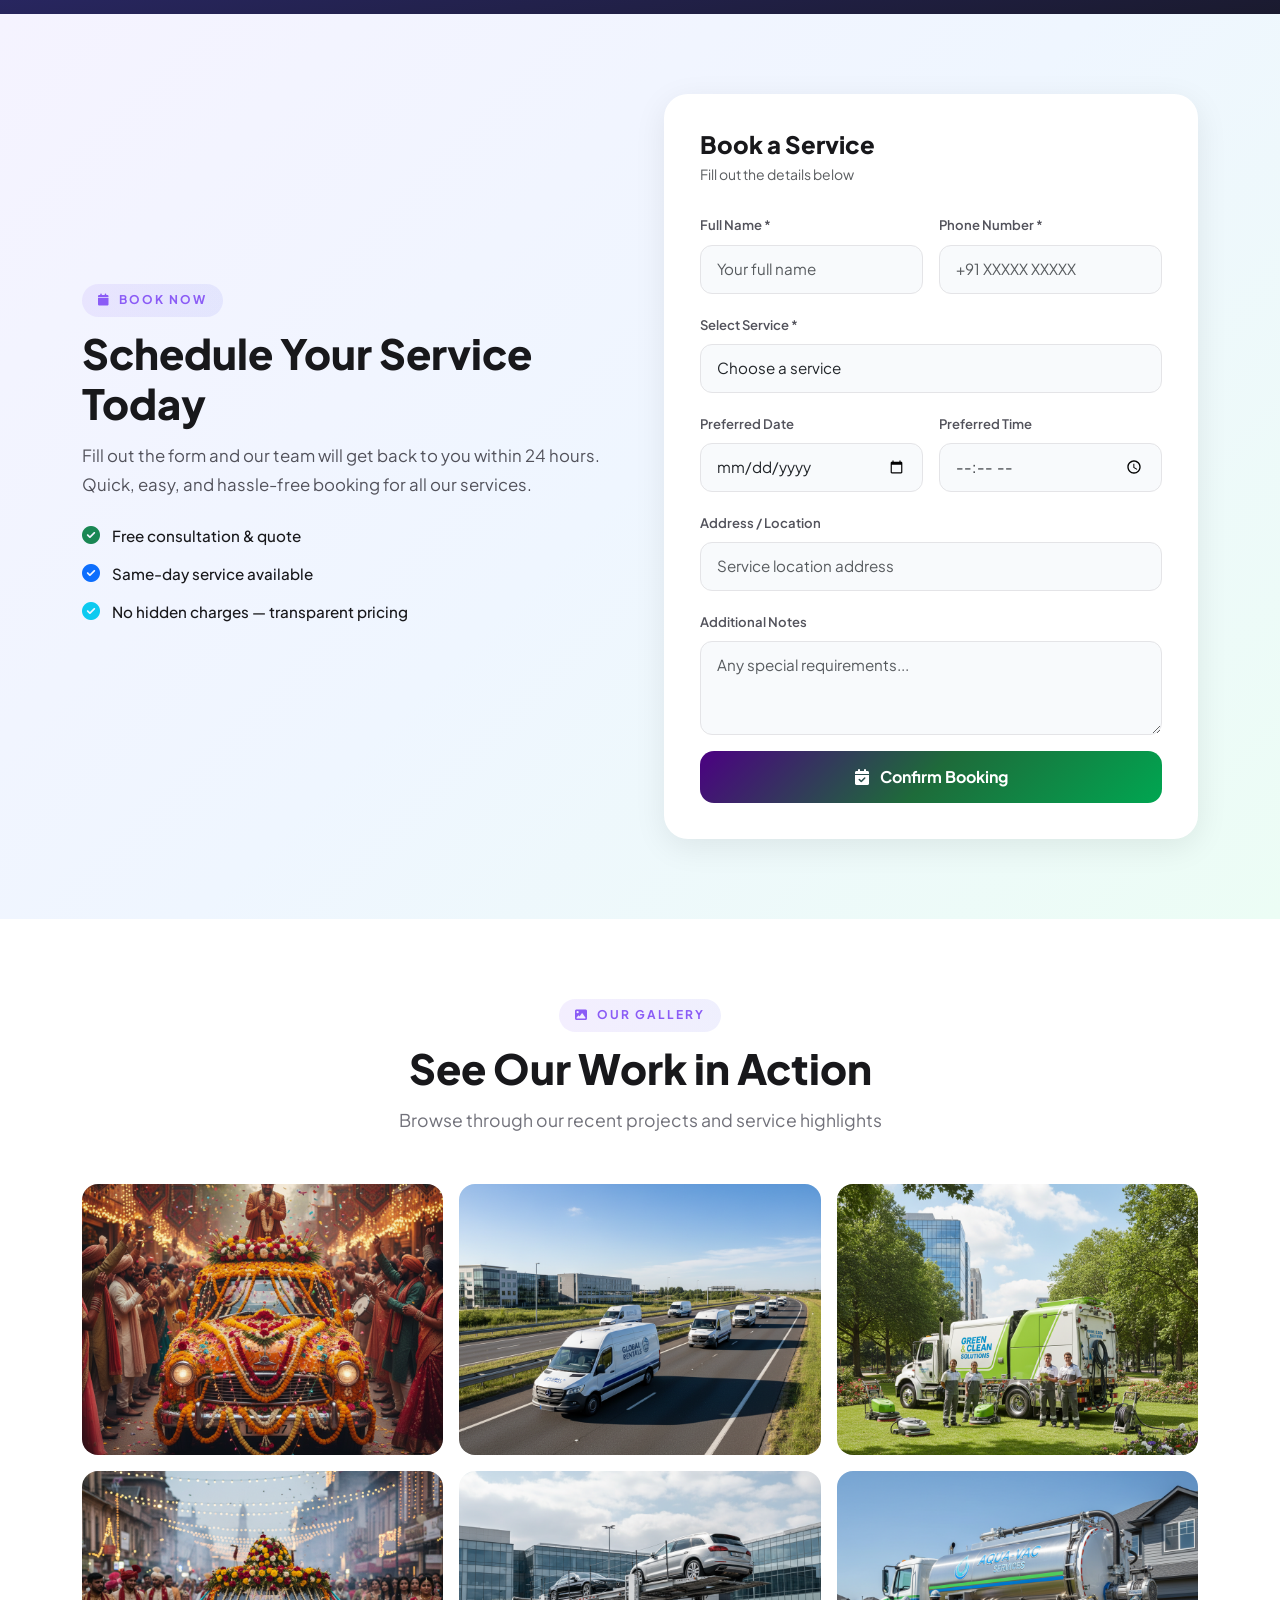
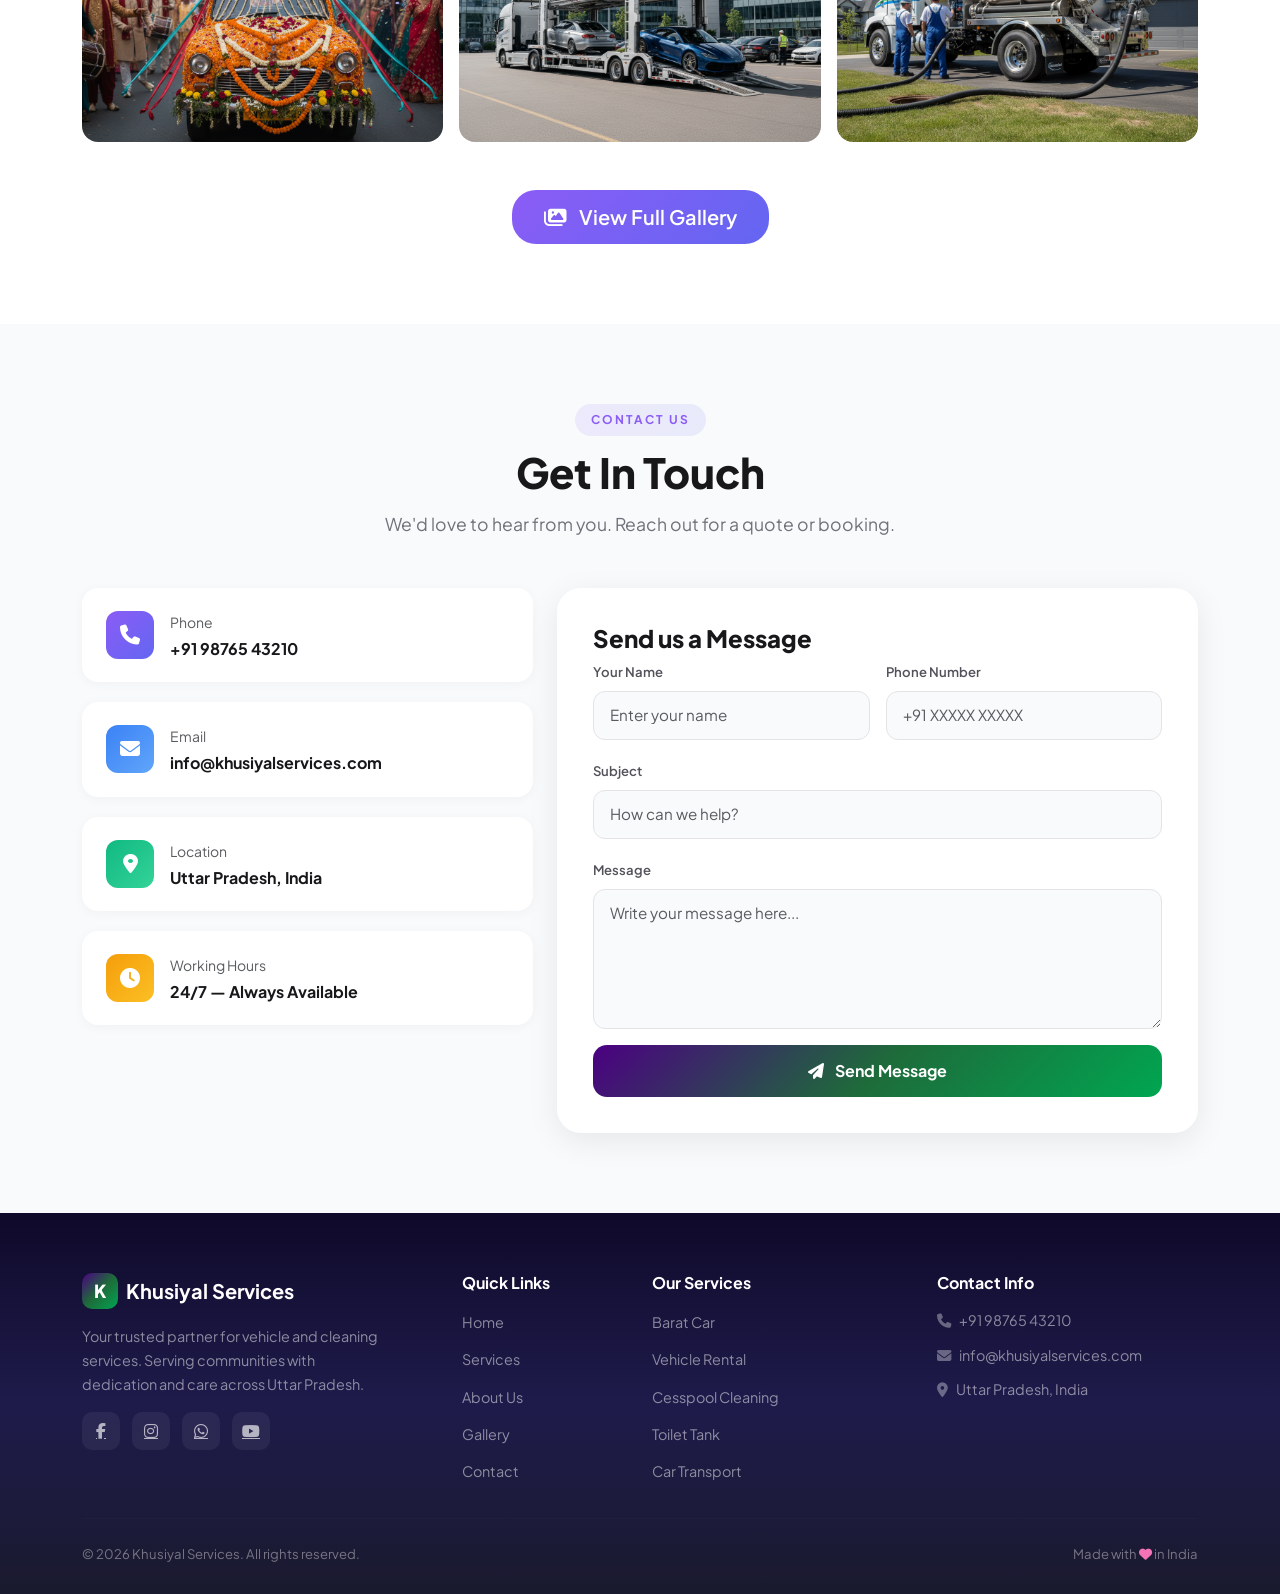
==== commit 7e2a2380: "Add floating language toggle and styles Move the language switch out of the navbar into a floating b" ====
--- a/index.html
+++ b/index.html
@@ -54,14 +54,6 @@
                     <li class="nav-item"><a class="nav-link" href="#contact" data-i18n="nav.contact">Contact</a></li>
                     <li class="nav-item ms-lg-2">
                         <a class="btn btn-cta-nav" href="#booking" data-i18n="nav.book">Book Now</a>
-                    </li>
-                    <li class="nav-item ms-lg-2">
-                        <button class="lang-switch" type="button" aria-label="Switch Language">
-                            <i class="fa-solid fa-globe"></i>
-                            <span class="lang-label" data-lang="en">EN</span>
-                            <span class="lang-divider">|</span>
-                            <span class="lang-label active" data-lang="od">ଓଡ଼ିଆ</span>
-                        </button>
                     </li>
                 </ul>
             </div>
@@ -650,6 +642,16 @@
     <!-- AOS JS -->
     <script src="https://unpkg.com/aos@2.3.4/dist/aos.js"></script>
 
+    <!-- Floating Language Toggle -->
+    <div class="lang-float">
+        <button class="lang-switch" type="button" aria-label="Switch Language">
+            <i class="fa-solid fa-globe"></i>
+            <span class="lang-label active" data-lang="en">EN</span>
+            <span class="lang-divider">|</span>
+            <span class="lang-label" data-lang="od">ଓଡ଼ିଆ</span>
+        </button>
+    </div>
+
     <!-- Custom JS -->
     <script src="js/i18n.js"></script>
     <script src="js/script.js"></script>
--- a/css/style.css
+++ b/css/style.css
@@ -58,6 +58,7 @@
 html {
     scroll-behavior: smooth;
     scroll-padding-top: 80px;
+    overflow-x: hidden;
 }
 
 body {
@@ -66,6 +67,7 @@
     background: #fff;
     line-height: 1.7;
     overflow-x: hidden;
+    max-width: 100vw;
 }
 
 img {
@@ -179,39 +181,62 @@
 }
 
 
-/* ---------- Language Toggle ---------- */
+/* ---------- Floating Language Toggle ---------- */
+.lang-float {
+    position: fixed;
+    bottom: 24px;
+    right: 24px;
+    z-index: 1060;
+    animation: langFloatIn .5s ease .8s both;
+}
+
+@keyframes langFloatIn {
+    from {
+        opacity: 0;
+        transform: translateY(20px) scale(.9);
+    }
+
+    to {
+        opacity: 1;
+        transform: translateY(0) scale(1);
+    }
+}
+
 button.lang-switch {
     display: inline-flex;
     align-items: center;
     gap: 8px;
-    background: rgba(255, 255, 255, .1);
+    background: var(--grad-nav);
     border: none;
-    color: rgba(255, 255, 255, .78);
+    color: rgba(255, 255, 255, .85);
     font-family: var(--ff-heading);
     font-weight: 500;
     font-size: 14px;
-    padding: 7px 18px;
-    border-radius: 8px;
+    padding: 12px 20px;
+    border-radius: 50px;
     cursor: pointer;
     transition: var(--transition);
     line-height: 1.4;
+    box-shadow: 0 4px 20px rgba(75, 0, 130, .35);
 }
 
 button.lang-switch:hover {
     color: #fff;
-    background: rgba(255, 255, 255, .18);
+    transform: translateY(-2px);
+    box-shadow: 0 6px 28px rgba(75, 0, 130, .45);
 }
 
 button.lang-switch i {
-    font-size: 15px;
-    opacity: .85;
+    font-size: 16px;
+    opacity: .9;
 }
 
 .lang-label {
-    opacity: .55;
+    opacity: .5;
     transition: opacity .3s ease, color .3s ease;
     cursor: pointer;
     font-weight: 500;
+    font-size: 13px;
 }
 
 .lang-label.active {
@@ -223,14 +248,64 @@
 .lang-divider {
     opacity: .3;
     font-weight: 300;
-    margin: 0 1px;
-}
-
+    margin: 0 2px;
+    font-size: 12px;
+}
+
+@media (max-width: 480px) {
+    .lang-float {
+        bottom: 16px;
+        right: 16px;
+    }
+
+    button.lang-switch {
+        padding: 10px 16px;
+        font-size: 13px;
+        gap: 6px;
+    }
+
+    button.lang-switch i {
+        font-size: 14px;
+    }
+}
+
+/* ---------- Mobile Navbar ---------- */
 @media (max-width: 991.98px) {
-    button.lang-switch {
-        margin-top: 6px;
-        margin-bottom: 6px;
-        padding: 8px 16px;
+    .navbar-brand .logo-icon {
+        width: 36px;
+        height: 36px;
+        font-size: 18px;
+        border-radius: 10px;
+        flex-shrink: 0;
+    }
+
+    .navbar-brand .logo-primary {
+        font-size: 14px;
+        letter-spacing: 0.5px;
+    }
+
+    .navbar-brand .logo-secondary {
+        font-size: 7px;
+        letter-spacing: 2px;
+    }
+}
+
+@media (max-width: 575.98px) {
+    .navbar-brand .logo-primary {
+        font-size: 13px;
+        letter-spacing: 0;
+    }
+
+    .navbar-brand .logo-secondary {
+        font-size: 6.5px;
+        letter-spacing: 1.5px;
+    }
+
+    .navbar-brand .logo-icon {
+        width: 34px;
+        height: 34px;
+        font-size: 17px;
+        border-radius: 9px;
     }
 }
 
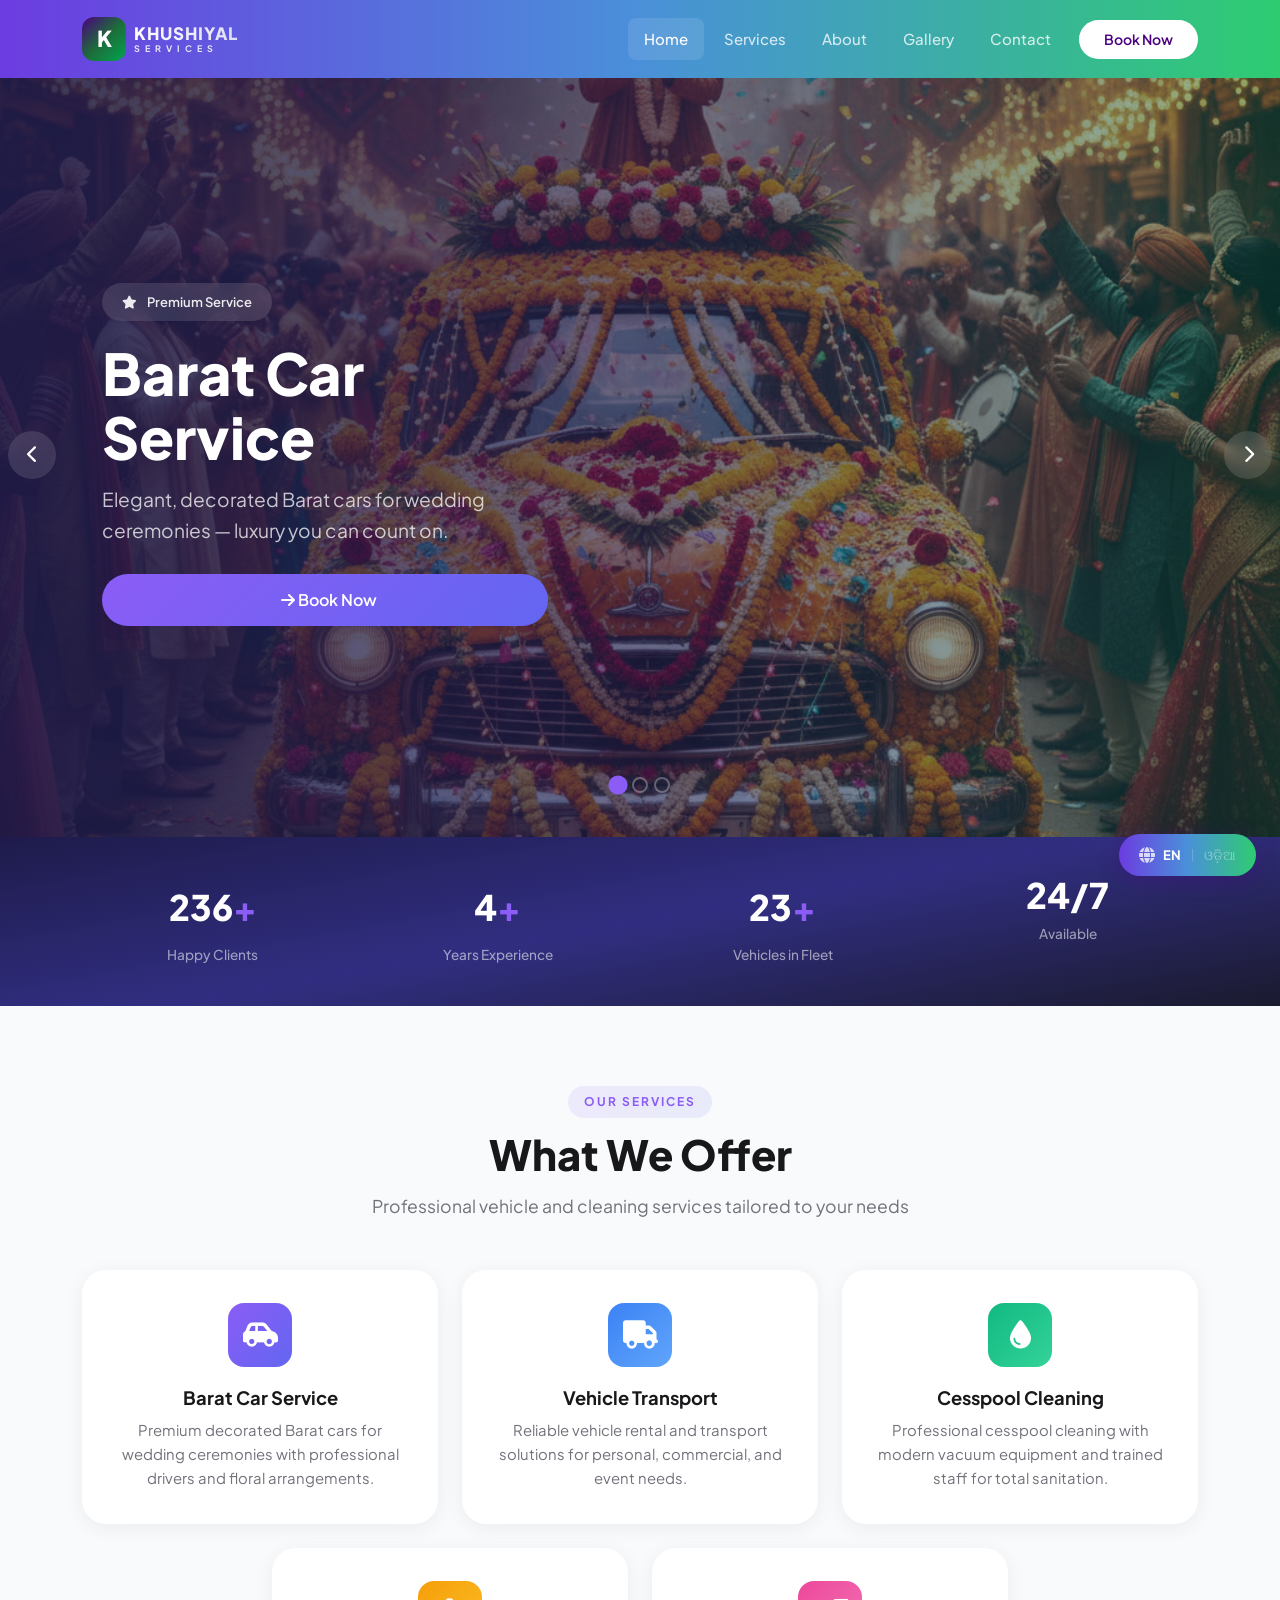
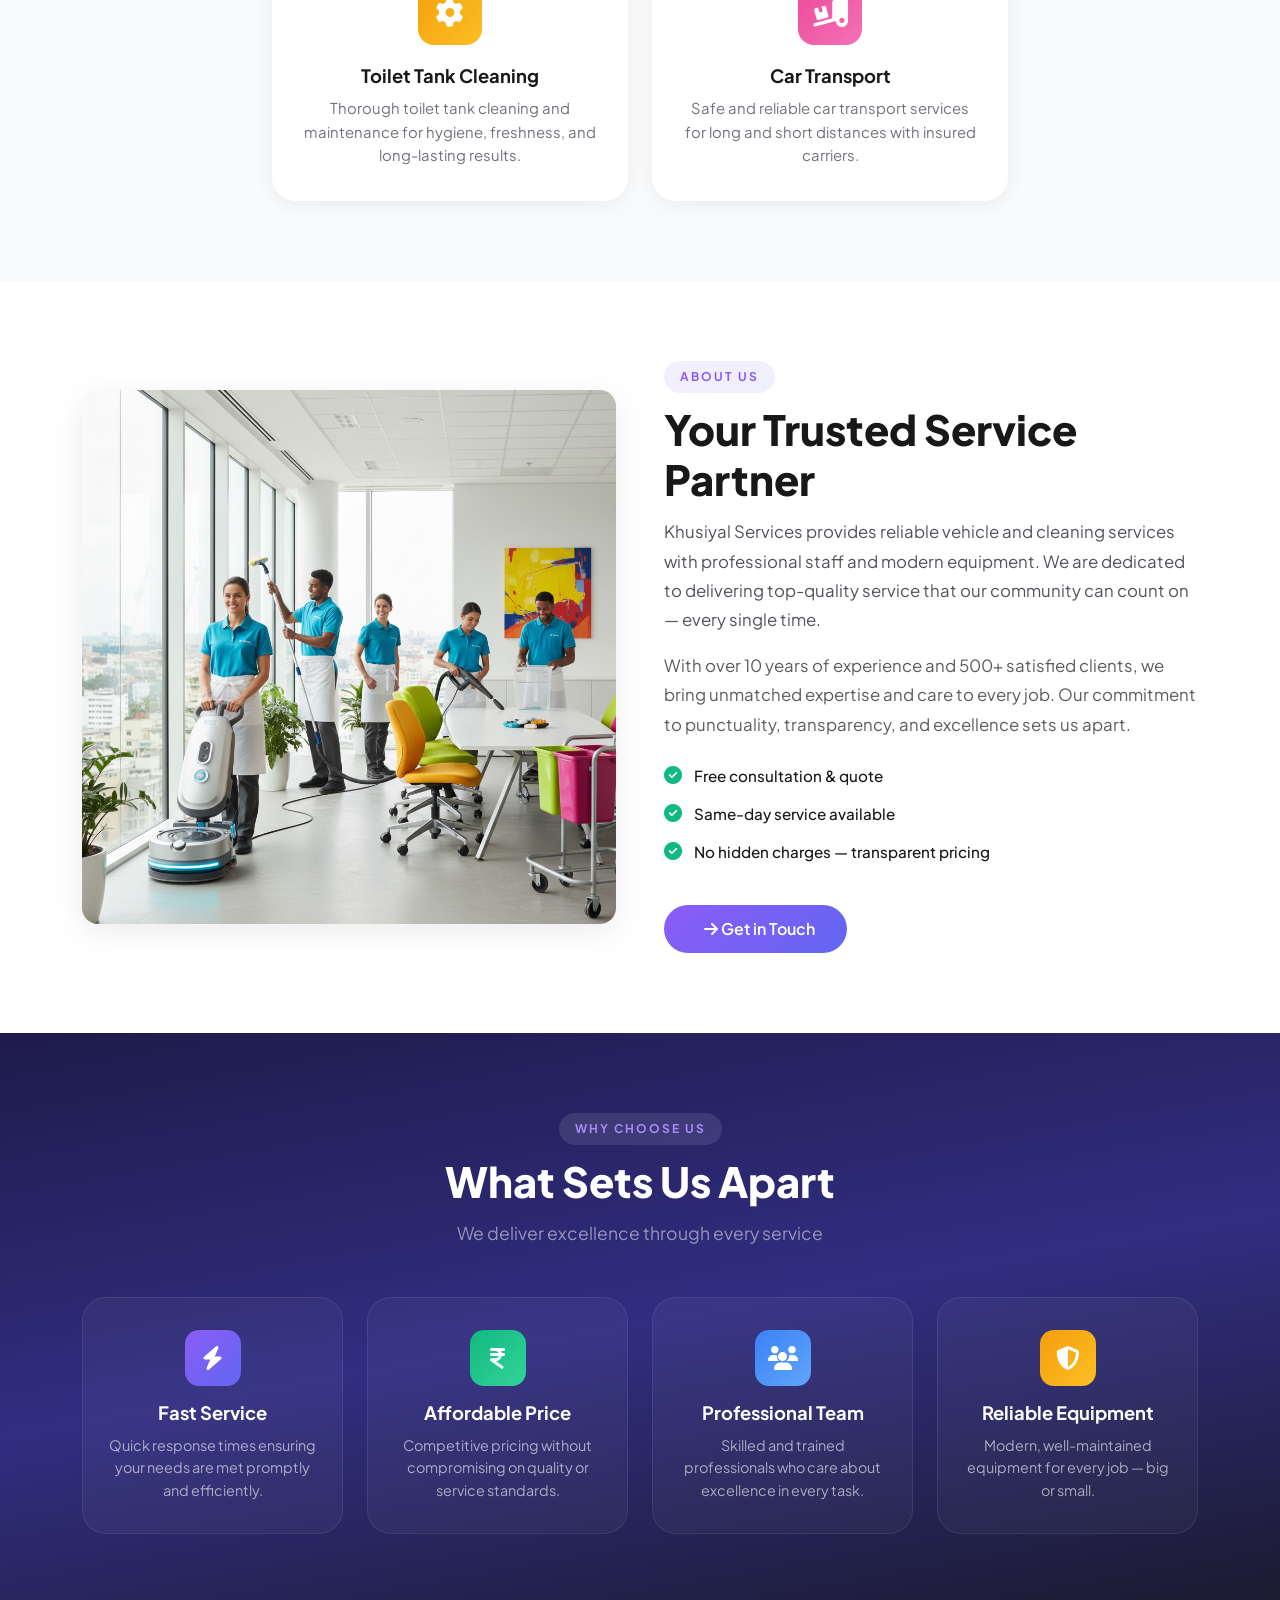
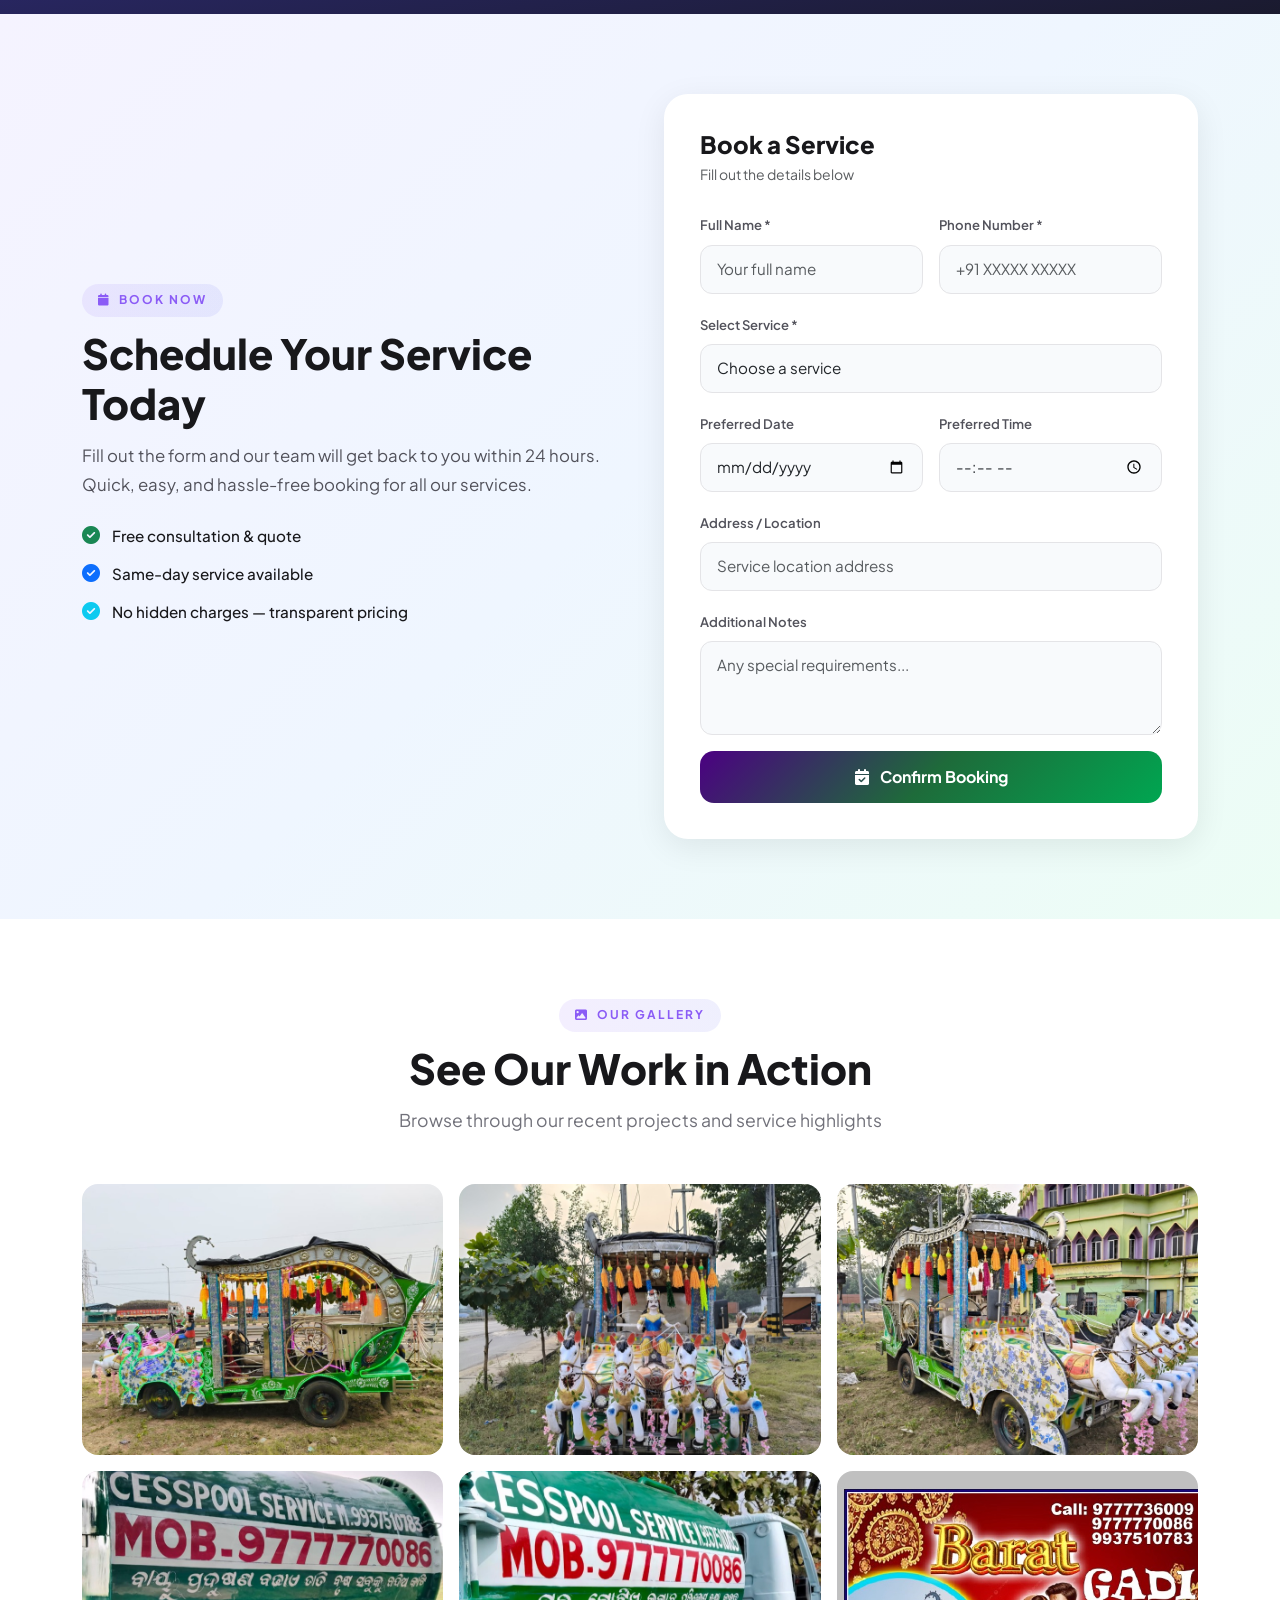
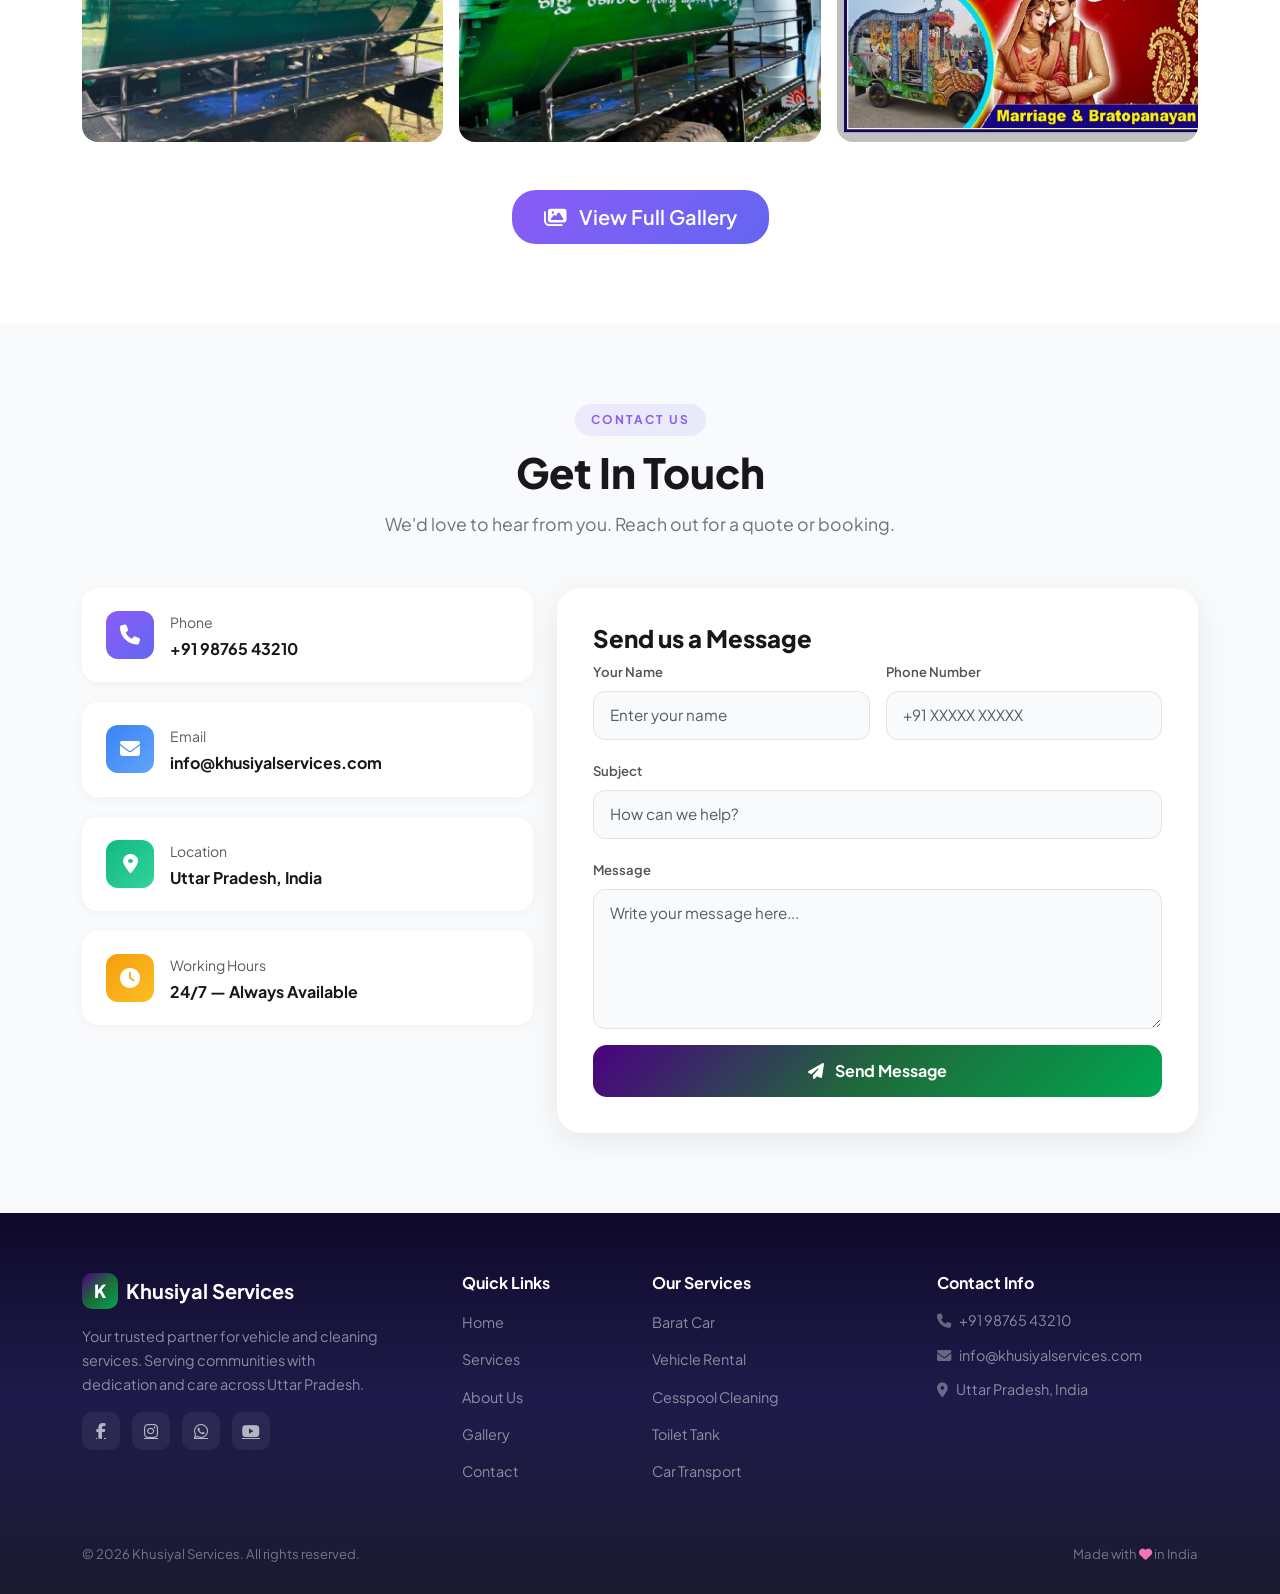
==== commit 5b02453f: "Replace generated PNGs with gallery JPGs Remove numerous auto-generated images and add curated galle" ====
--- a/index.html
+++ b/index.html
@@ -419,7 +419,7 @@
             <div class="row g-3">
                 <div class="col-sm-6 col-lg-4" data-aos="zoom-in">
                     <div class="gallery-item">
-                        <img src="images/generated-1772729310670.png" alt="Barat Car" class="img-fluid" />
+                        <img src="img/gallery/gallery-1.jpg" alt="Barat Car" class="img-fluid" />
                         <div class="gallery-overlay">
                             <span data-i18n="gallery.label1"><i class="fa-solid fa-car me-1"></i> Barat Car — Wedding
                                 Ceremony</span>
@@ -428,7 +428,7 @@
                 </div>
                 <div class="col-sm-6 col-lg-4" data-aos="zoom-in" data-aos-delay="100">
                     <div class="gallery-item">
-                        <img src="images/generated-1772729319271.png" alt="Cesspool Cleaning" class="img-fluid" />
+                        <img src="img/gallery/gallery-2.jpg" alt="Cesspool Cleaning" class="img-fluid" />
                         <div class="gallery-overlay">
                             <span data-i18n="gallery.label2"><i class="fa-solid fa-droplet me-1"></i> Cesspool Cleaning
                                 Service</span>
@@ -437,7 +437,7 @@
                 </div>
                 <div class="col-sm-6 col-lg-4" data-aos="zoom-in" data-aos-delay="200">
                     <div class="gallery-item">
-                        <img src="images/generated-1772729327609.png" alt="Transport" class="img-fluid" />
+                        <img src="img/gallery/gallery-3.jpg" alt="Transport" class="img-fluid" />
                         <div class="gallery-overlay">
                             <span data-i18n="gallery.label3"><i class="fa-solid fa-truck me-1"></i> Vehicle Transport
                                 Fleet</span>
@@ -446,7 +446,7 @@
                 </div>
                 <div class="col-sm-6 col-lg-4" data-aos="zoom-in" data-aos-delay="300">
                     <div class="gallery-item">
-                        <img src="images/generated-1772729458571.png" alt="Car Transport" class="img-fluid" />
+                        <img src="img/gallery/gallery-4.jpg" alt="Car Transport" class="img-fluid" />
                         <div class="gallery-overlay">
                             <span data-i18n="gallery.label4"><i class="fa-solid fa-truck-ramp-box me-1"></i> Car
                                 Transport Services</span>
@@ -455,7 +455,7 @@
                 </div>
                 <div class="col-sm-6 col-lg-4" data-aos="zoom-in" data-aos-delay="400">
                     <div class="gallery-item">
-                        <img src="images/generated-1772729467282.png" alt="Our Fleet" class="img-fluid" />
+                        <img src="img/gallery/gallery-5.jpg" alt="Our Fleet" class="img-fluid" />
                         <div class="gallery-overlay">
                             <span data-i18n="gallery.label5"><i class="fa-solid fa-car me-1"></i> Our Service
                                 Fleet</span>
@@ -464,7 +464,7 @@
                 </div>
                 <div class="col-sm-6 col-lg-4" data-aos="zoom-in" data-aos-delay="500">
                     <div class="gallery-item">
-                        <img src="images/generated-1772729477879.png" alt="Professional Team" class="img-fluid" />
+                        <img src="img/gallery/gallery-6.jpg" alt="Professional Team" class="img-fluid" />
                         <div class="gallery-overlay">
                             <span data-i18n="gallery.label6"><i class="fa-solid fa-users me-1"></i> Our Professional
                                 Team</span>
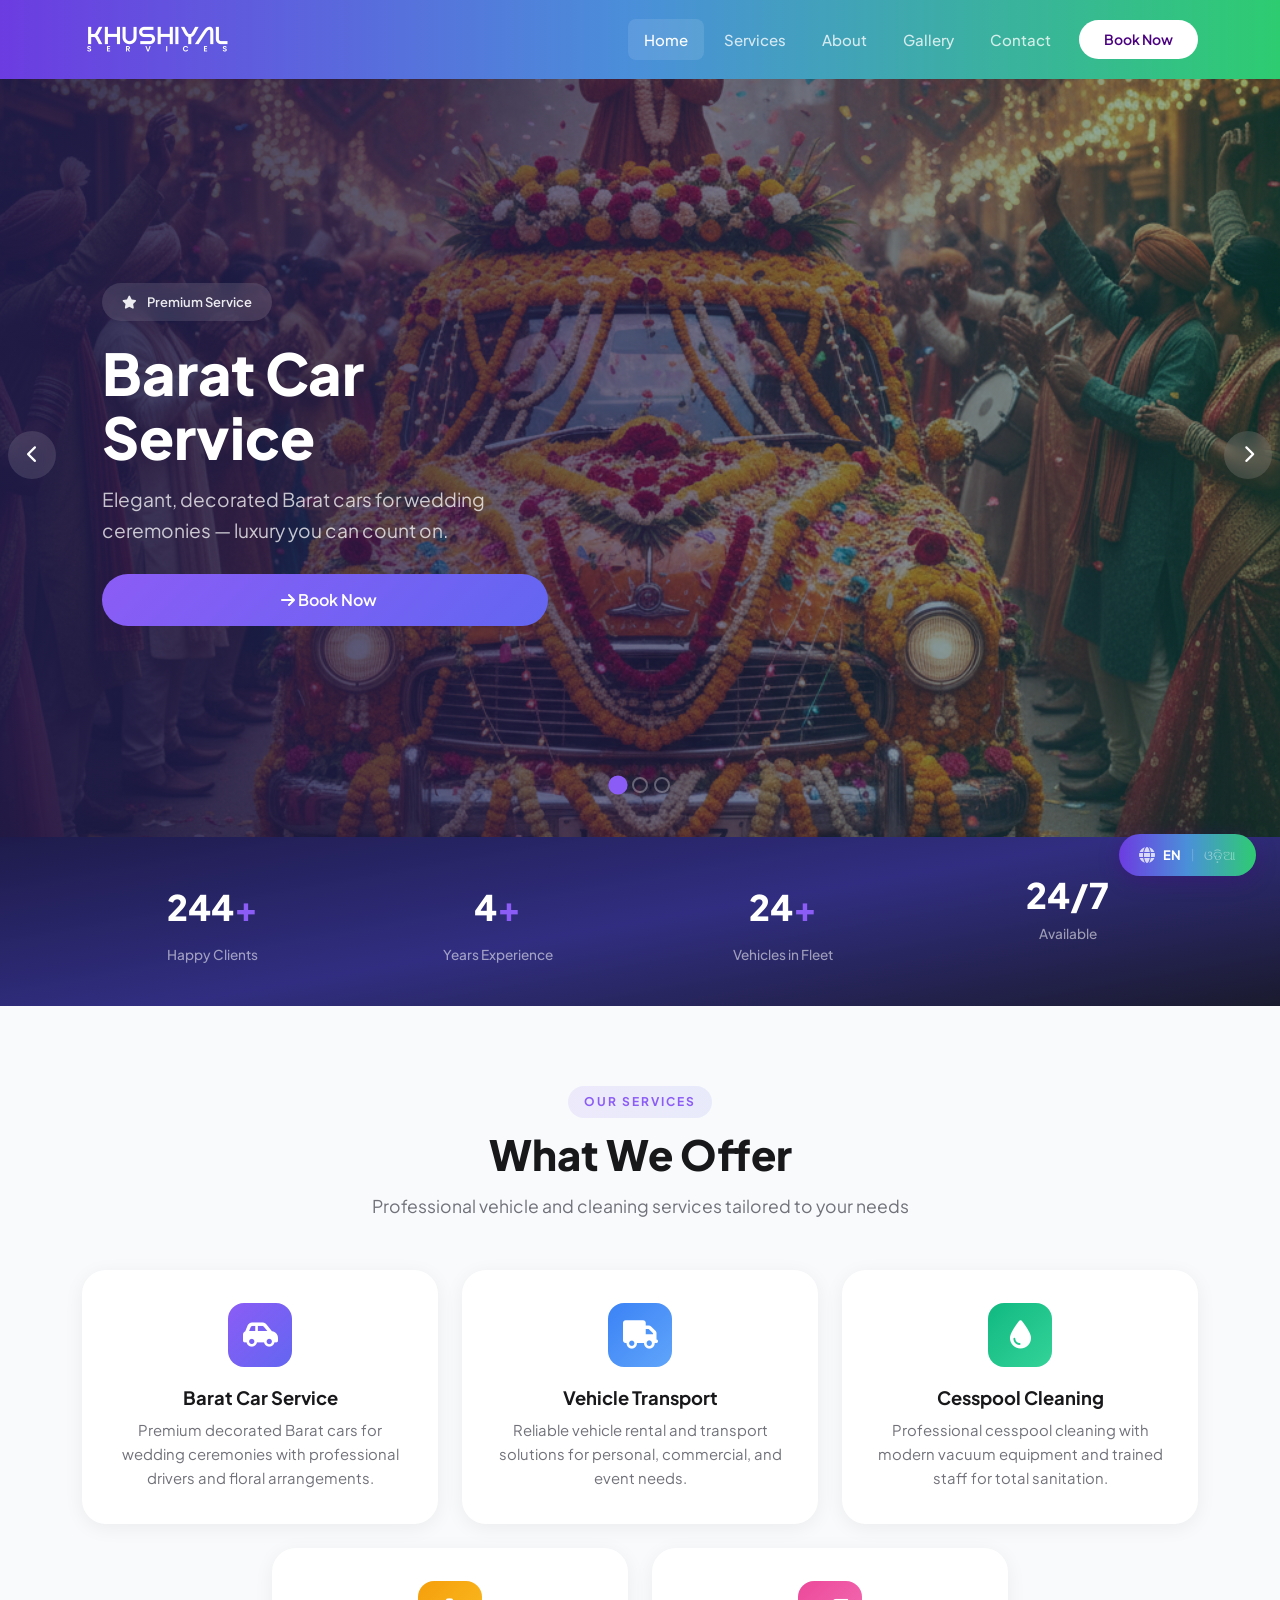
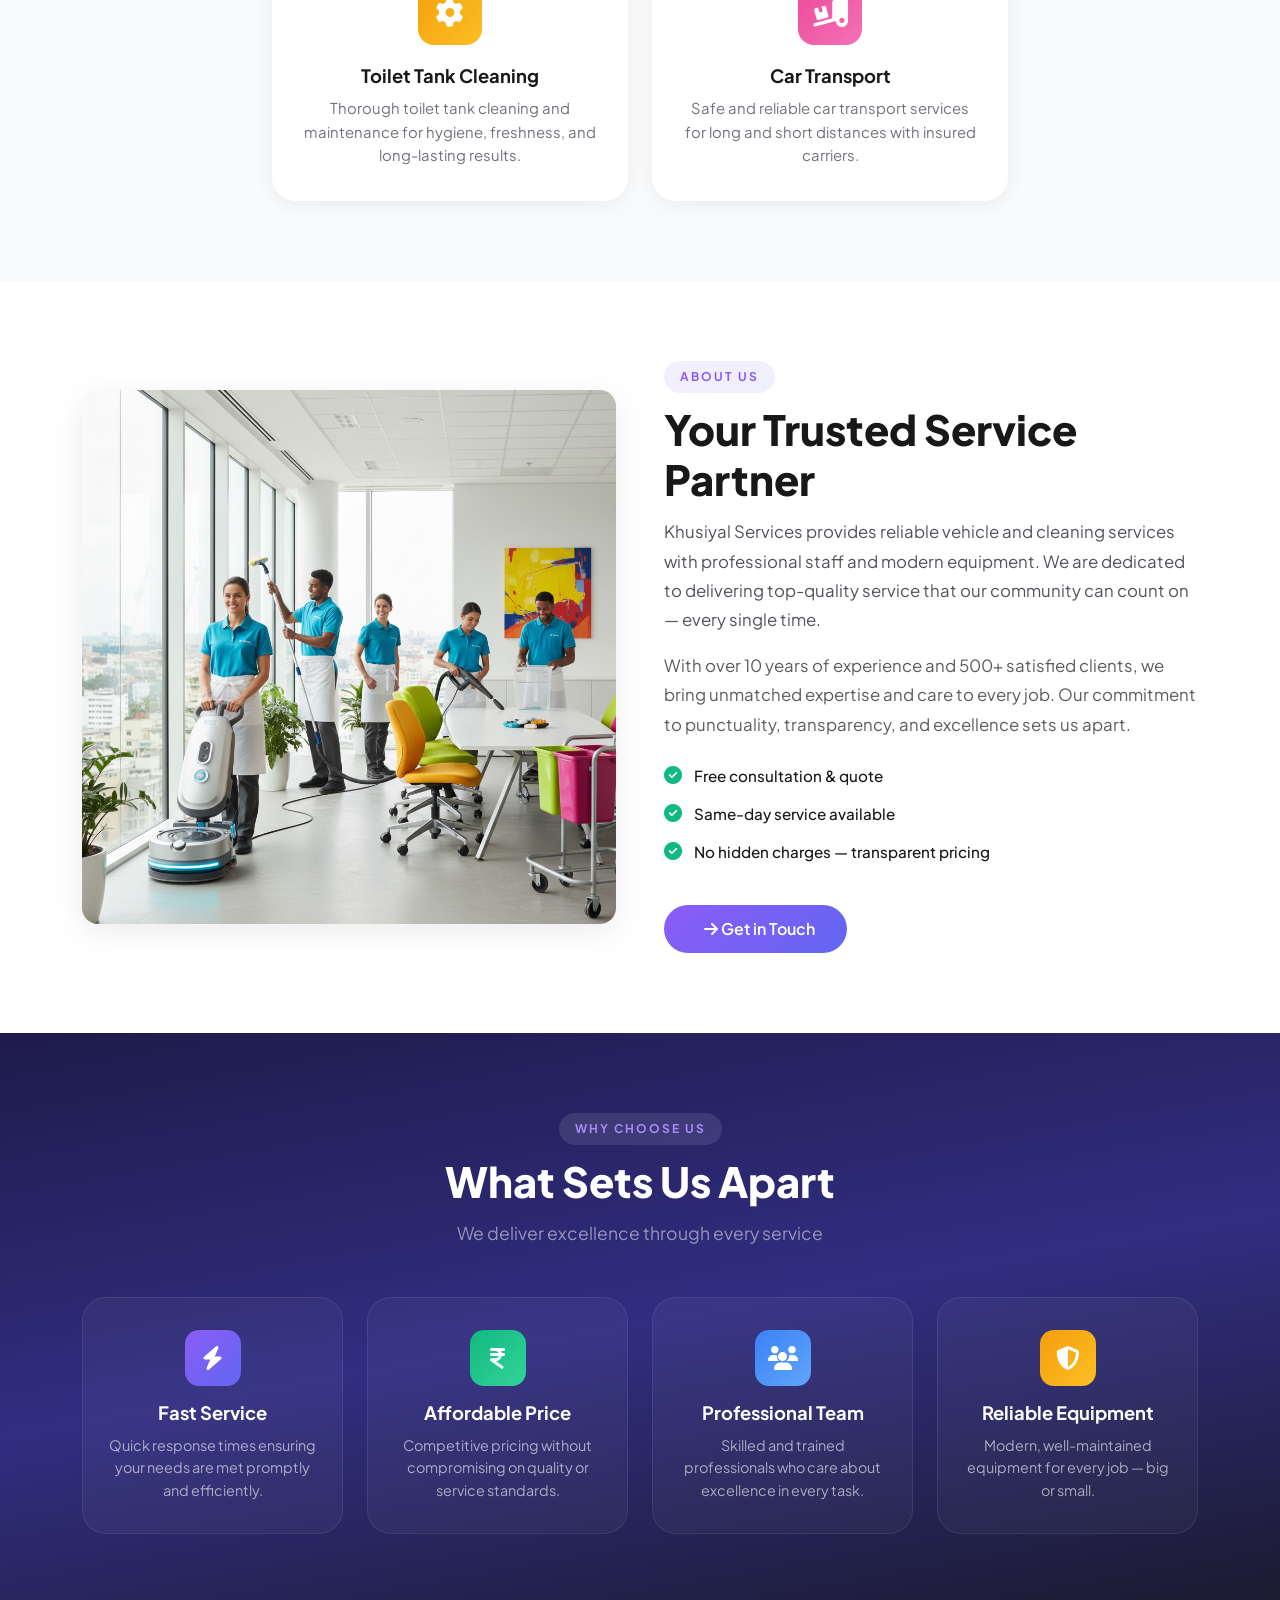
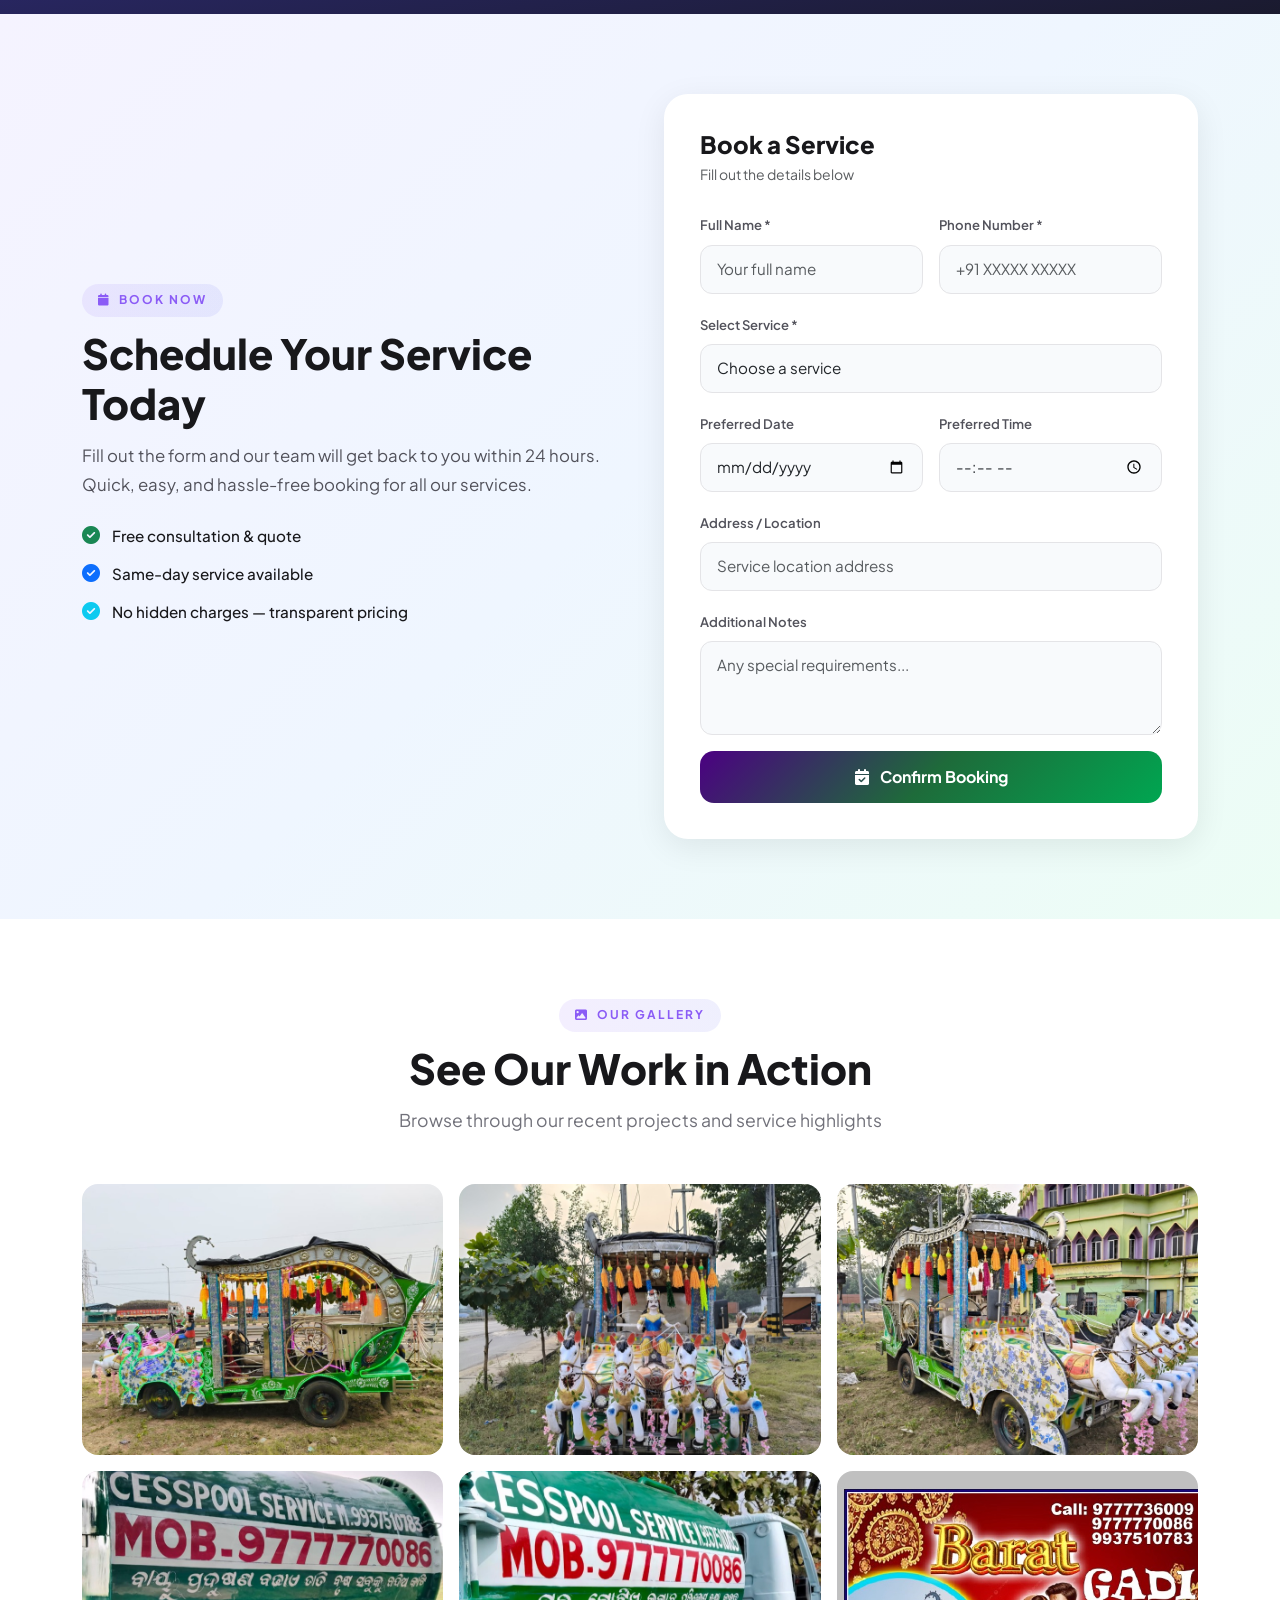
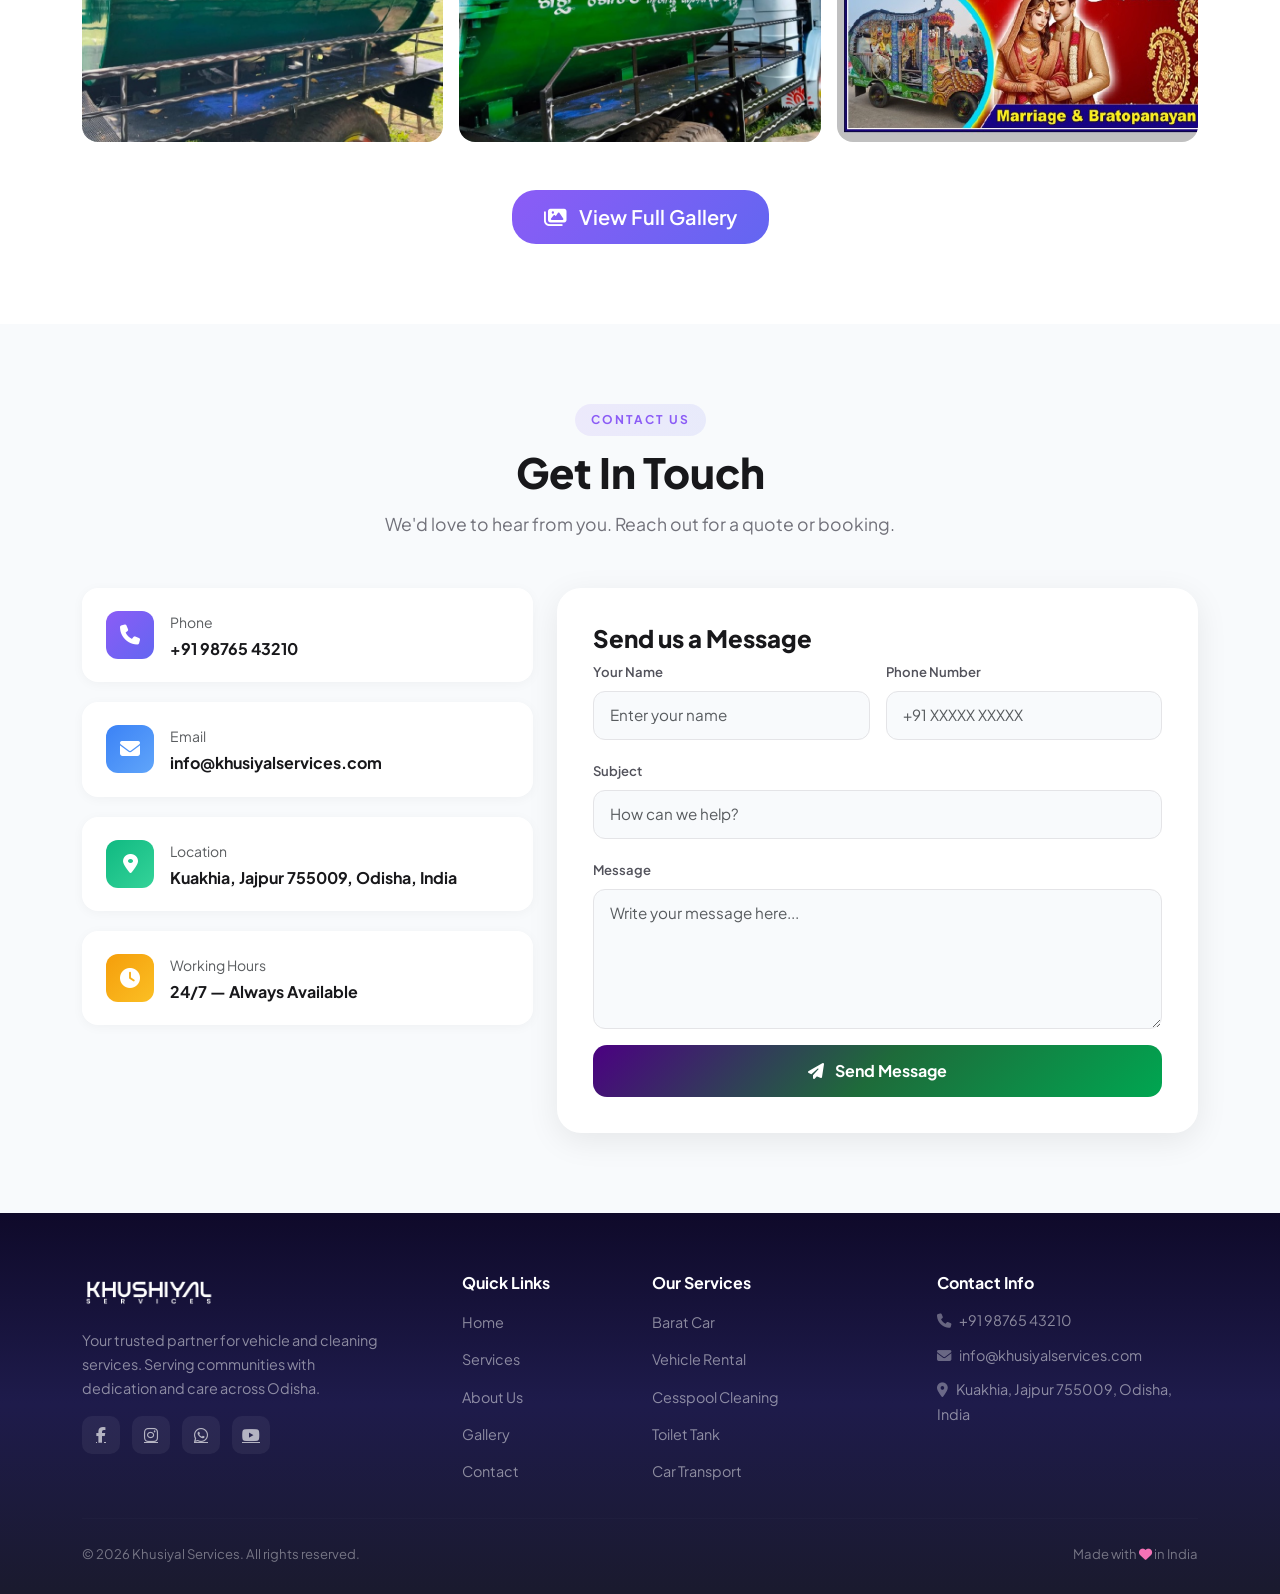
==== commit 82975252: "ss" ====
--- a/index.html
+++ b/index.html
@@ -5,7 +5,7 @@
     <meta charset="UTF-8" />
     <meta name="viewport" content="width=device-width, initial-scale=1.0" />
     <meta name="description"
-        content="Khusiyal Services — Reliable Barat Car, Vehicle Transport, Cesspool & Toilet Tank Cleaning Services in Uttar Pradesh." />
+        content="Khusiyal Services — Reliable Barat Car, Vehicle Transport, Cesspool & Toilet Tank Cleaning Services in Kuakhia, Jajpur, Odisha." />
     <title>Khusiyal Services — Reliable Vehicle & Tank Services</title>
 
     <!-- Google Fonts -->
@@ -32,12 +32,8 @@
     <!-- ===================== NAVBAR ===================== -->
     <nav class="navbar navbar-expand-lg navbar-dark fixed-top" id="mainNav">
         <div class="container">
-            <a class="navbar-brand d-flex align-items-center gap-2" href="#">
-                <span class="logo-icon">K</span>
-                <span class="logo-text">
-                    <span class="logo-primary">KHUSHIYAL</span>
-                    <span class="logo-secondary">SERVICES</span>
-                </span>
+            <a class="navbar-brand" href="#">
+                <img src="img/logo/logo.png" alt="Khushiyal Services Logo" class="navbar-logo" />
             </a>
 
             <button class="navbar-toggler border-0 shadow-none" type="button" data-bs-toggle="collapse"
@@ -512,7 +508,8 @@
                             <div class="contact-info-icon icon-green"><i class="fa-solid fa-location-dot"></i></div>
                             <div>
                                 <small class="text-muted" data-i18n="contact.location">Location</small>
-                                <p class="fw-bold mb-0" data-i18n="contact.location.value">Uttar Pradesh, India</p>
+                                <p class="fw-bold mb-0" data-i18n="contact.location.value">Kuakhia, Jajpur 755009,
+                                    Odisha, India</p>
                             </div>
                         </div>
                         <div class="contact-info-card">
@@ -570,12 +567,11 @@
                 <!-- Brand -->
                 <div class="col-lg-4">
                     <div class="d-flex align-items-center gap-2 mb-3">
-                        <span class="logo-icon logo-icon-sm">K</span>
-                        <span class="footer-brand">Khusiyal Services</span>
+                        <img src="img/logo/logo.png" alt="Khushiyal Services Logo" class="footer-logo" />
                     </div>
                     <p class="footer-desc" data-i18n="footer.desc">
                         Your trusted partner for vehicle and cleaning services. Serving communities with dedication and
-                        care across Uttar Pradesh.
+                        care across Odisha.
                     </p>
                     <div class="social-icons">
                         <a href="#" aria-label="Facebook"><i class="fa-brands fa-facebook-f"></i></a>
@@ -615,7 +611,7 @@
                     <ul class="footer-links footer-contact">
                         <li><i class="fa-solid fa-phone me-2"></i>+91 98765 43210</li>
                         <li><i class="fa-solid fa-envelope me-2"></i>info@khusiyalservices.com</li>
-                        <li><i class="fa-solid fa-location-dot me-2"></i>Uttar Pradesh, India</li>
+                        <li><i class="fa-solid fa-location-dot me-2"></i>Kuakhia, Jajpur 755009, Odisha, India</li>
                     </ul>
                 </div>
             </div>
--- a/css/style.css
+++ b/css/style.css
@@ -87,51 +87,21 @@
 
 
 /* ---------- Logo ---------- */
-.logo-icon {
-    display: inline-flex;
-    align-items: center;
-    justify-content: center;
-    width: 44px;
-    height: 44px;
-    border-radius: 12px;
-    background: var(--grad-brand);
-    font-family: var(--ff-heading);
-    font-weight: 800;
-    font-size: 22px;
-    color: #fff;
-}
-
-.logo-icon-sm {
-    width: 36px;
-    height: 36px;
-    font-size: 18px;
-    border-radius: 10px;
-}
-
-.logo-text {
-    display: flex;
-    flex-direction: column;
-    line-height: 1.15;
-}
-
-.logo-primary {
-    font-family: var(--ff-heading);
-    font-weight: 800;
-    font-size: 17px;
-    background: linear-gradient(90deg, #fff 0%, #ffffffcc 100%);
-    -webkit-background-clip: text;
-    -webkit-text-fill-color: transparent;
-    background-clip: text;
-    letter-spacing: 1px;
-}
-
-.logo-secondary {
-    font-family: var(--ff-body);
-    font-weight: 700;
-    font-size: 9px;
-    color: #fff;
-    letter-spacing: 5px;
-    opacity: .85;
+.navbar-logo {
+    height: 45px;
+    width: auto;
+    object-fit: contain;
+    transition: var(--transition);
+}
+
+#mainNav.scrolled .navbar-logo {
+    height: 38px;
+}
+
+.footer-logo {
+    height: 40px;
+    width: auto;
+    object-fit: contain;
 }
 
 
@@ -271,41 +241,14 @@
 
 /* ---------- Mobile Navbar ---------- */
 @media (max-width: 991.98px) {
-    .navbar-brand .logo-icon {
-        width: 36px;
-        height: 36px;
-        font-size: 18px;
-        border-radius: 10px;
-        flex-shrink: 0;
-    }
-
-    .navbar-brand .logo-primary {
-        font-size: 14px;
-        letter-spacing: 0.5px;
-    }
-
-    .navbar-brand .logo-secondary {
-        font-size: 7px;
-        letter-spacing: 2px;
+    .navbar-logo {
+        height: 38px;
     }
 }
 
 @media (max-width: 575.98px) {
-    .navbar-brand .logo-primary {
-        font-size: 13px;
-        letter-spacing: 0;
-    }
-
-    .navbar-brand .logo-secondary {
-        font-size: 6.5px;
-        letter-spacing: 1.5px;
-    }
-
-    .navbar-brand .logo-icon {
-        width: 34px;
-        height: 34px;
-        font-size: 17px;
-        border-radius: 9px;
+    .navbar-logo {
+        height: 32px;
     }
 }
 
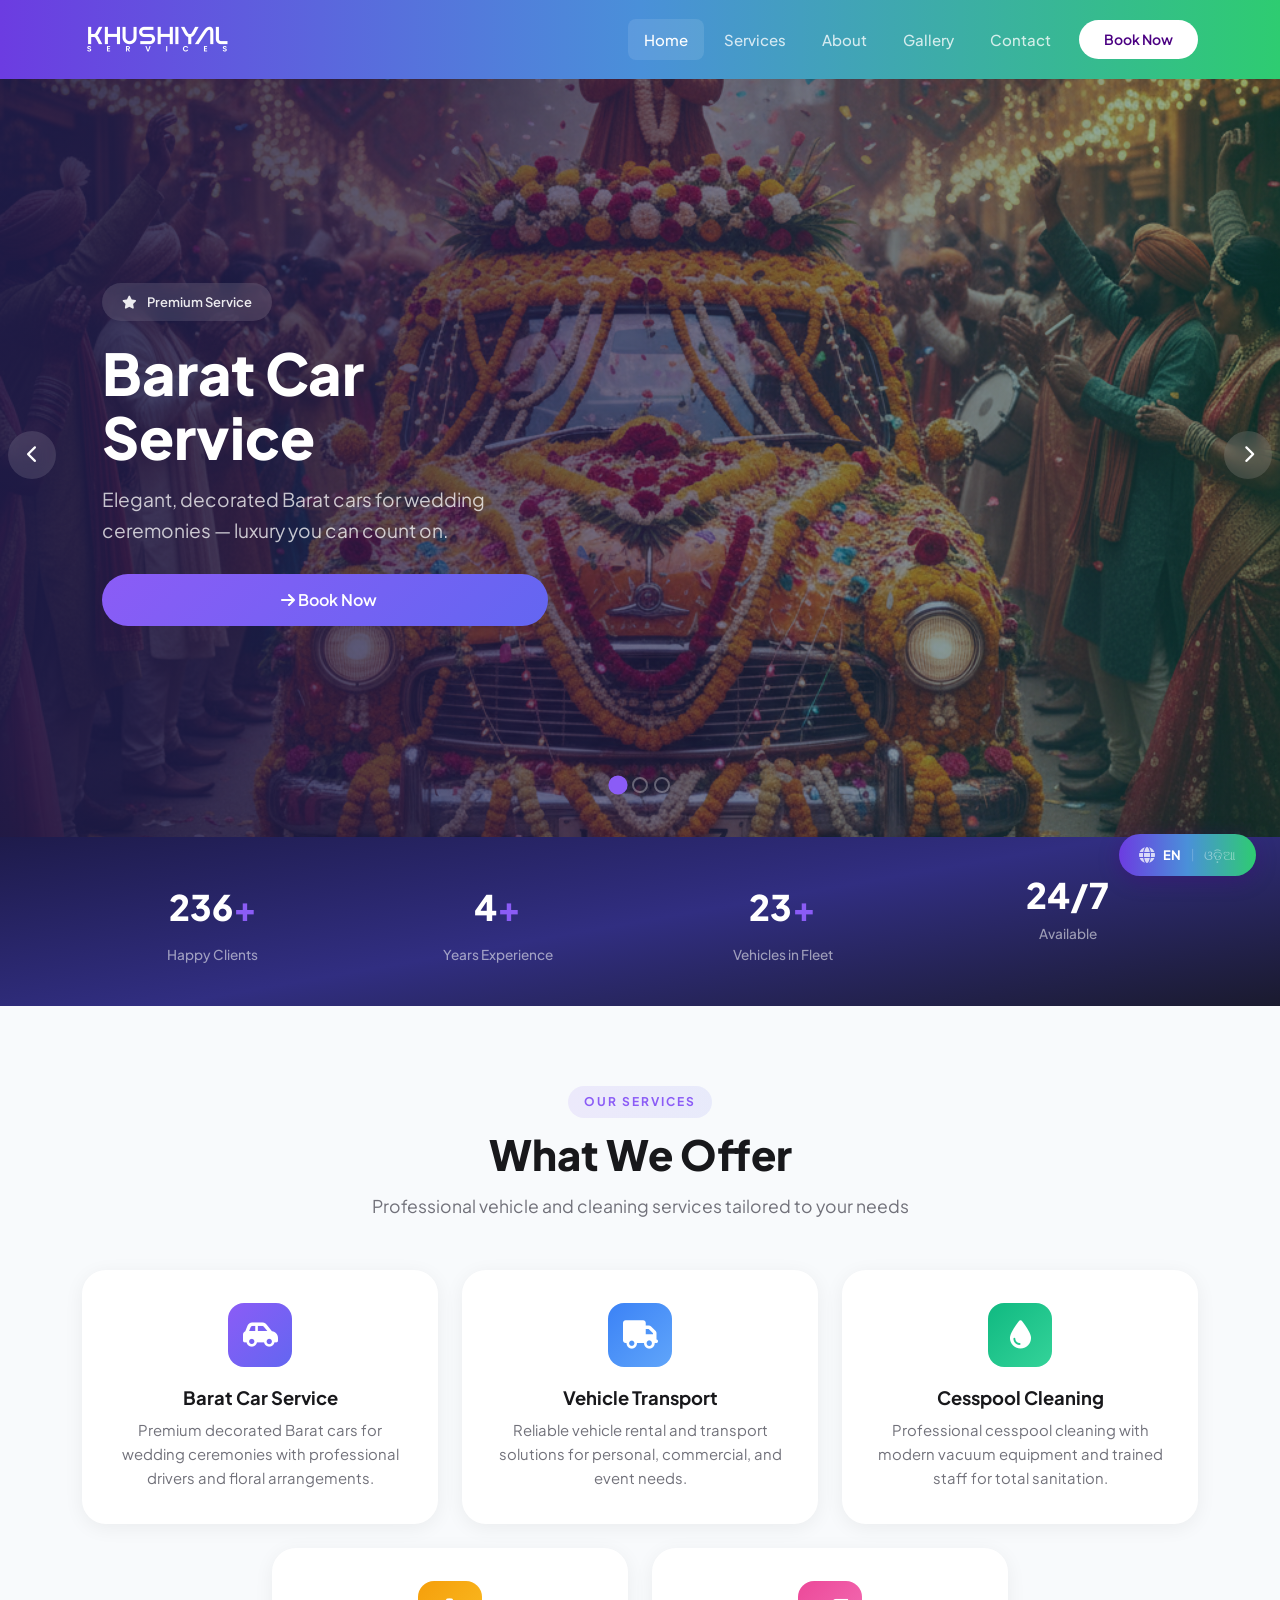
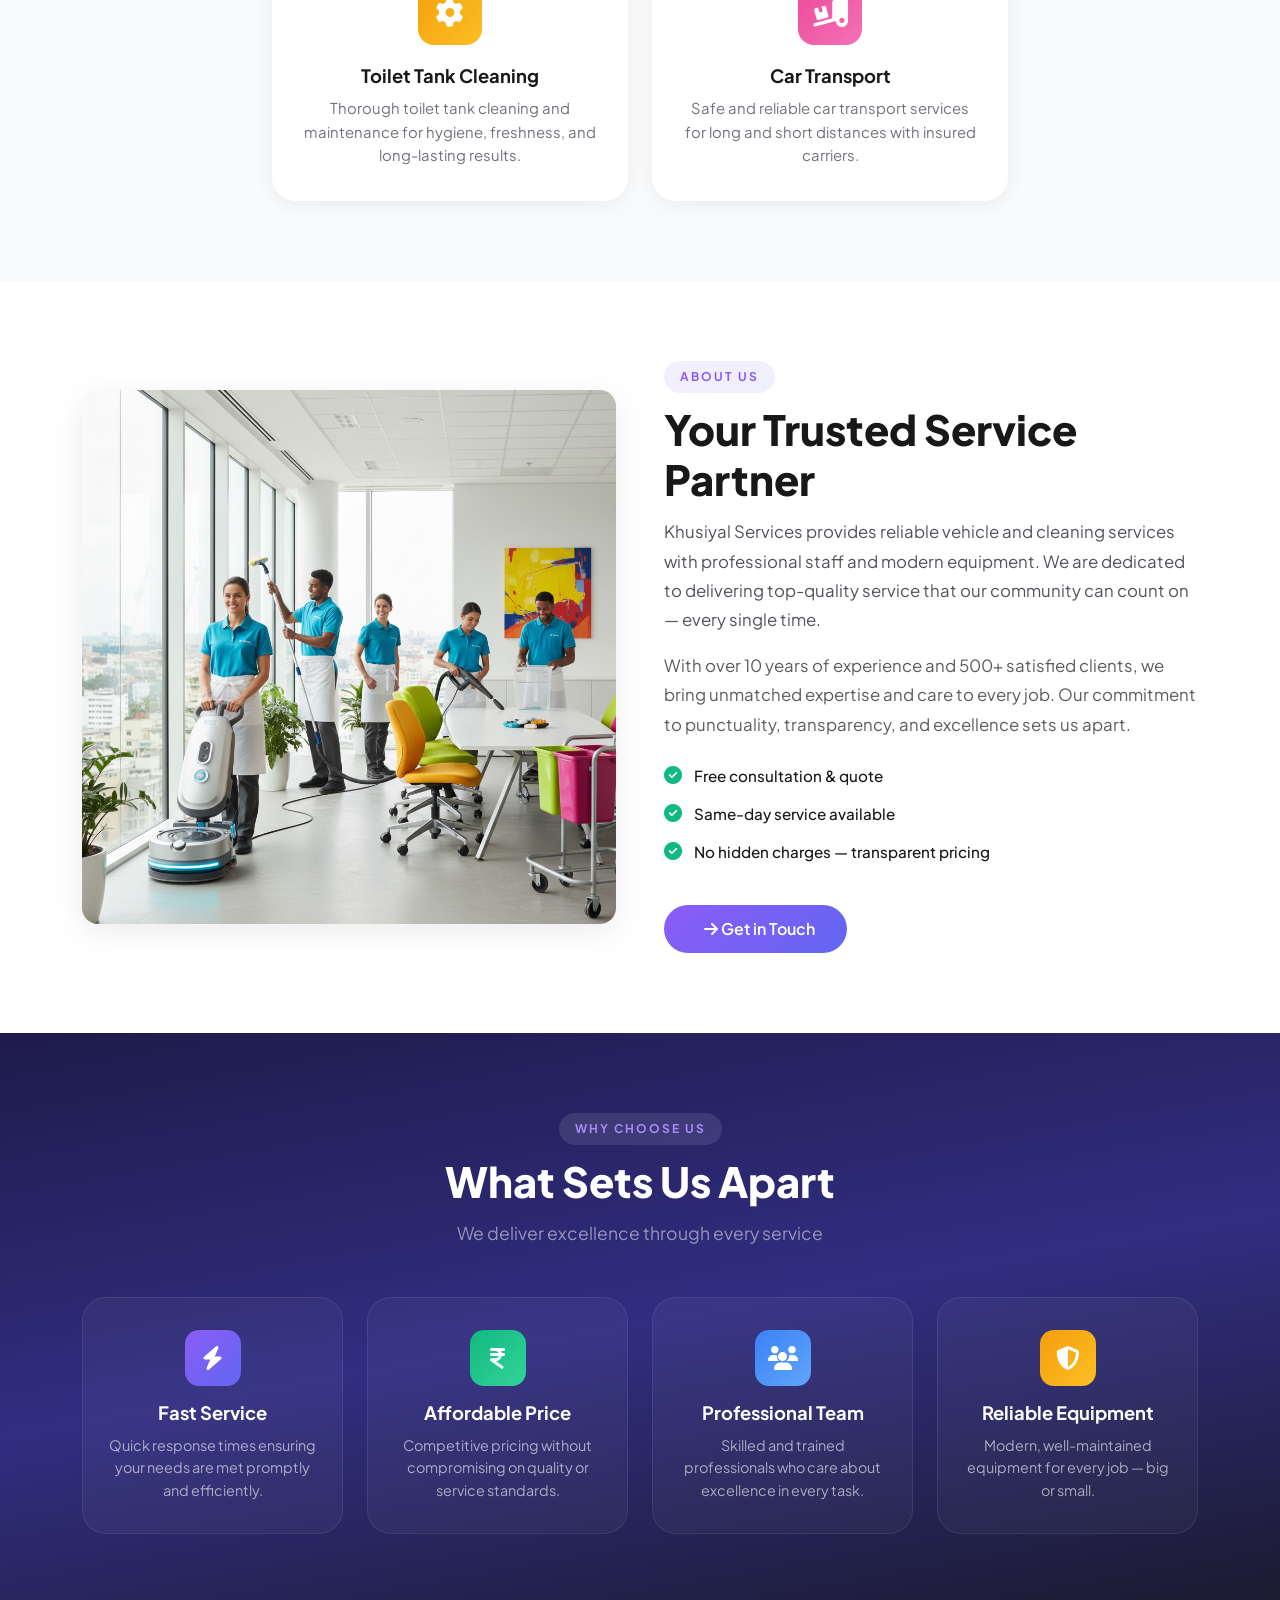
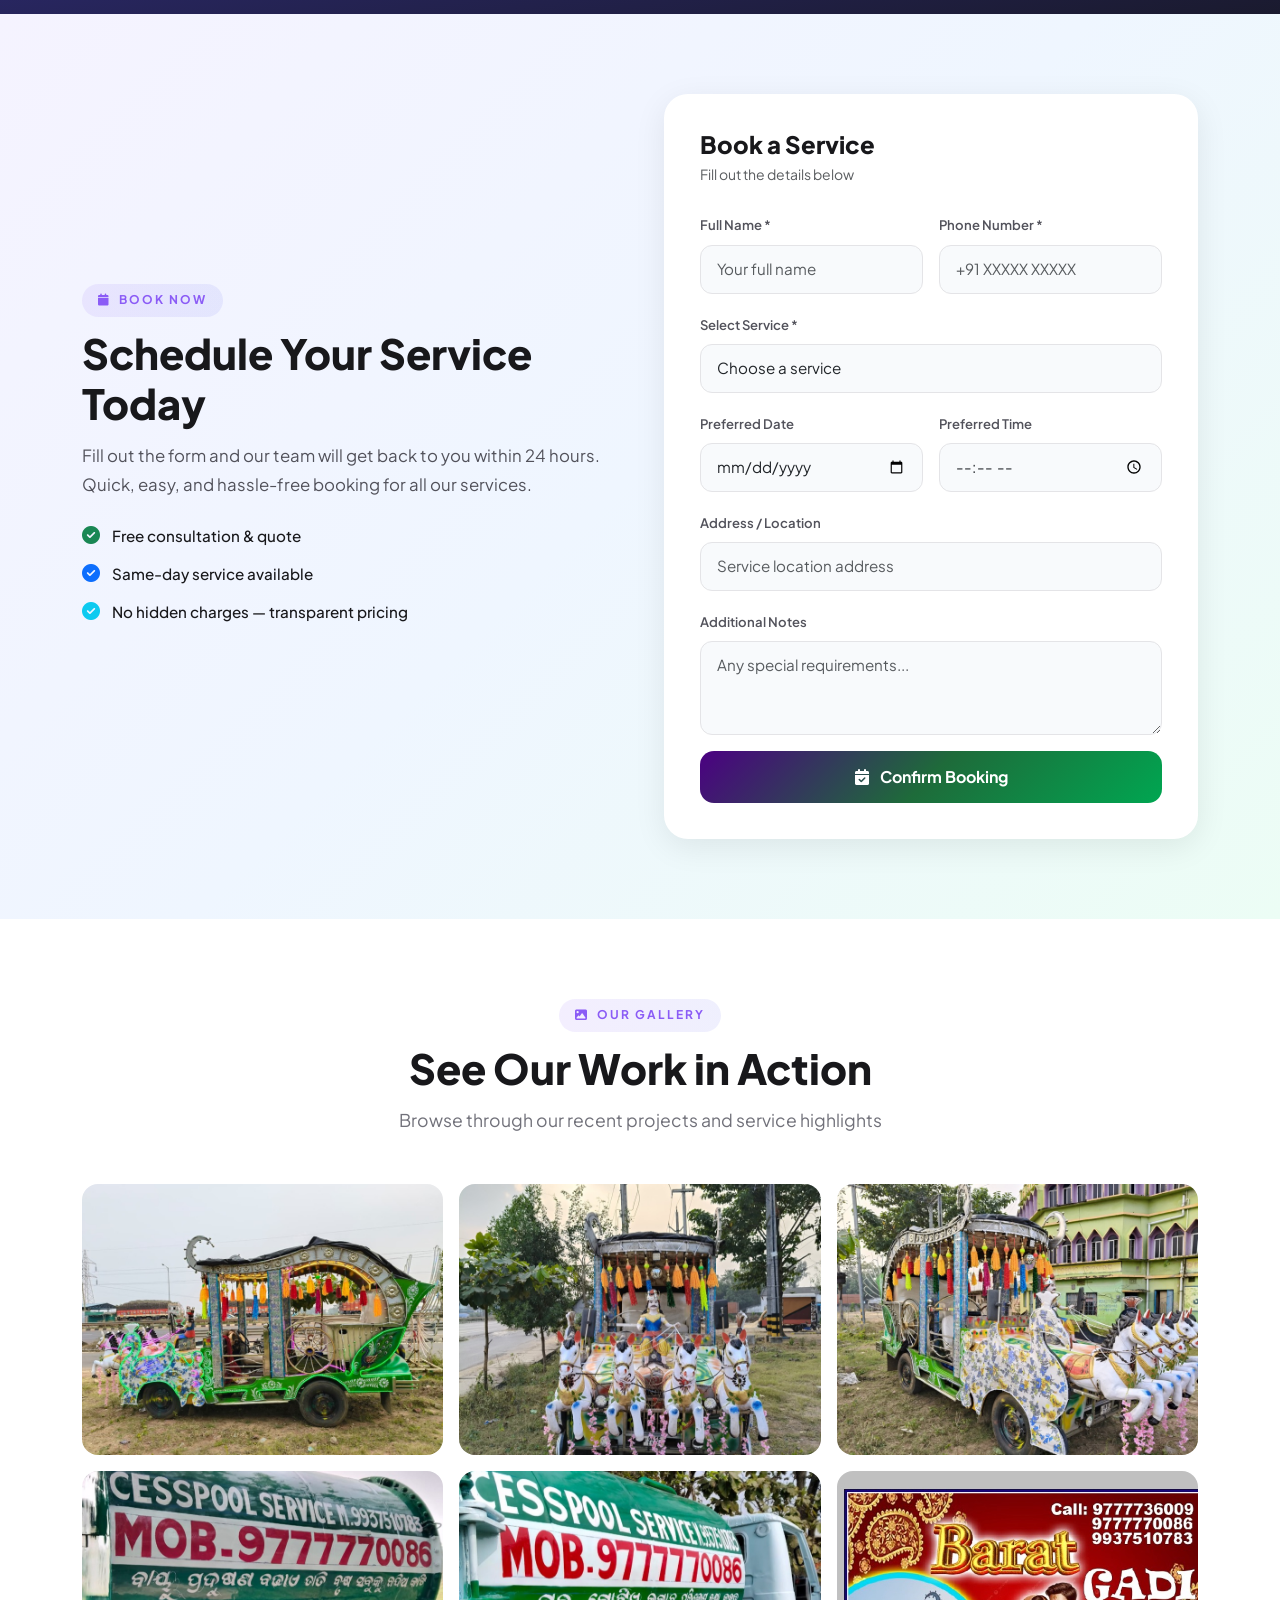
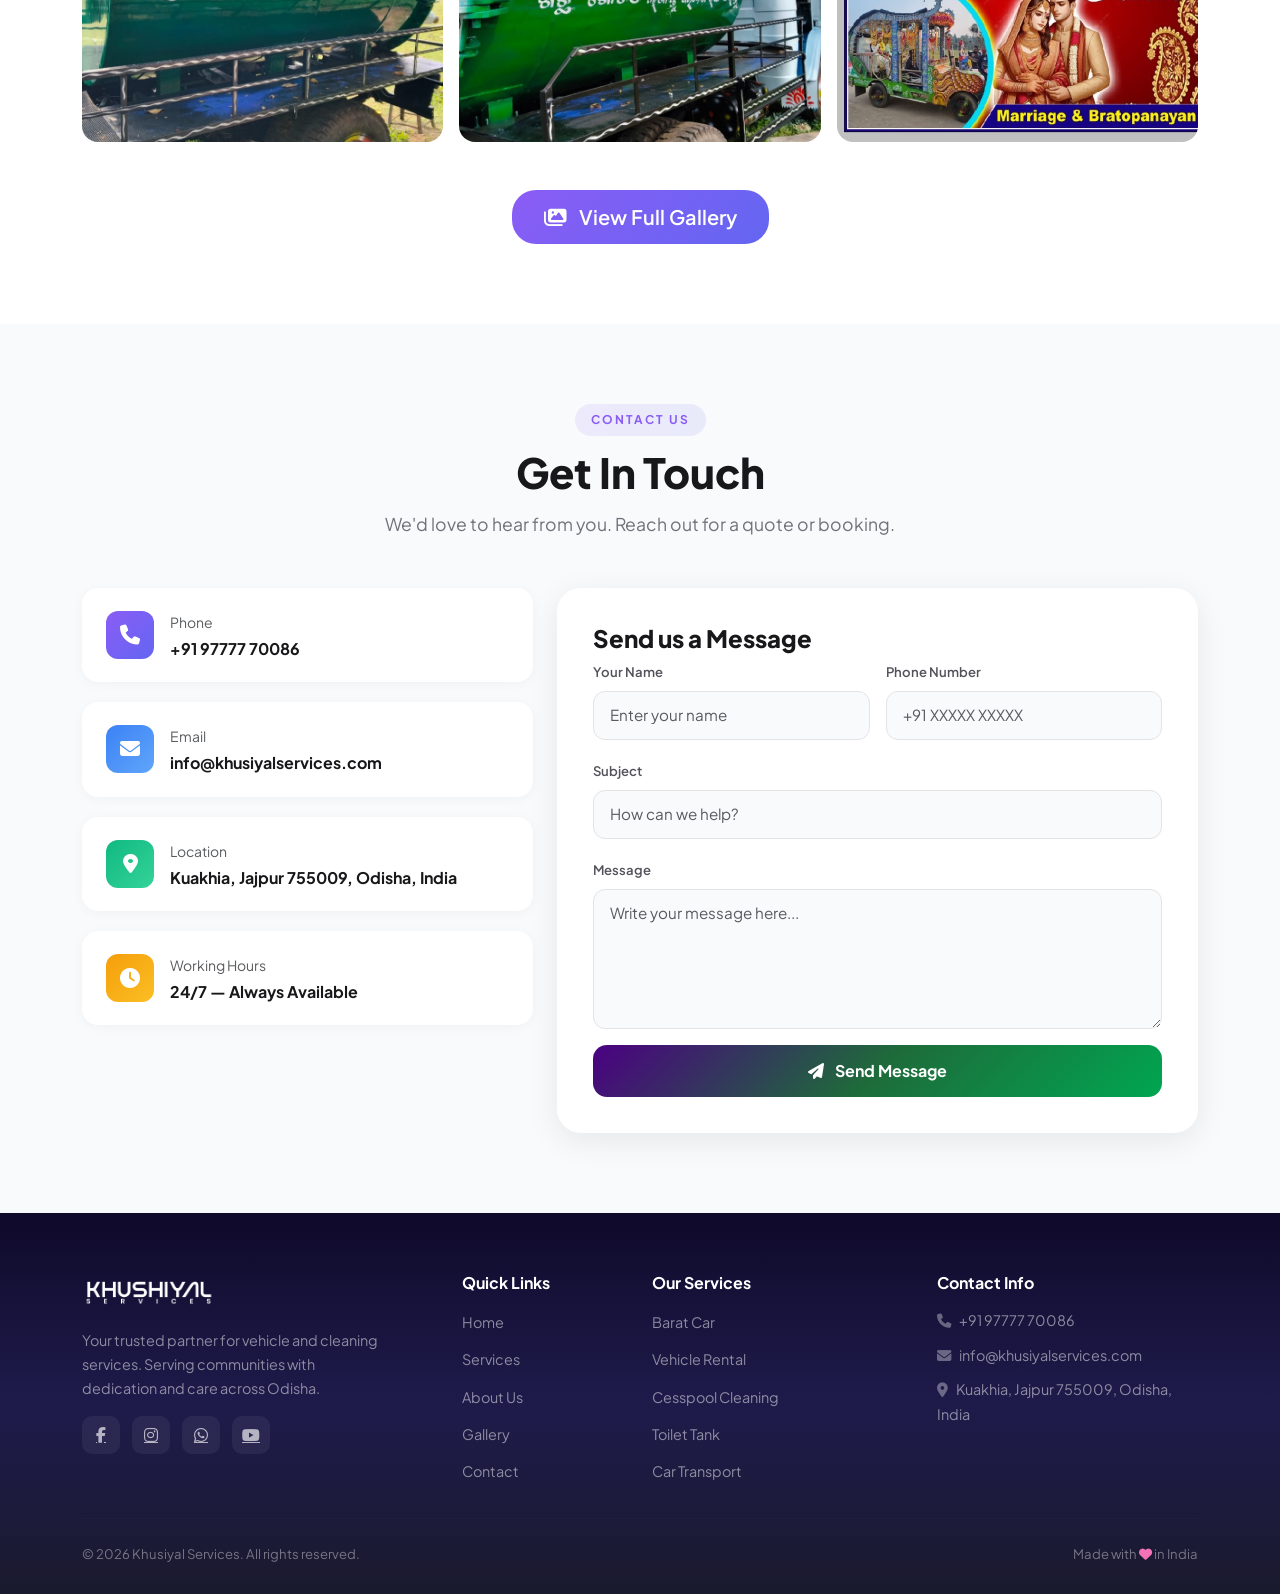
==== commit 90f05eb3: "updated" ====
--- a/index.html
+++ b/index.html
@@ -494,7 +494,7 @@
                             <div class="contact-info-icon icon-purple"><i class="fa-solid fa-phone"></i></div>
                             <div>
                                 <small class="text-muted" data-i18n="contact.phone">Phone</small>
-                                <p class="fw-bold mb-0">+91 98765 43210</p>
+                                <p class="fw-bold mb-0">+91 97777 70086</p>
                             </div>
                         </div>
                         <div class="contact-info-card">
@@ -609,7 +609,7 @@
                 <div class="col-lg-3">
                     <h6 class="footer-heading" data-i18n="footer.contactinfo">Contact Info</h6>
                     <ul class="footer-links footer-contact">
-                        <li><i class="fa-solid fa-phone me-2"></i>+91 98765 43210</li>
+                        <li><i class="fa-solid fa-phone me-2"></i>+91 97777 70086</li>
                         <li><i class="fa-solid fa-envelope me-2"></i>info@khusiyalservices.com</li>
                         <li><i class="fa-solid fa-location-dot me-2"></i>Kuakhia, Jajpur 755009, Odisha, India</li>
                     </ul>
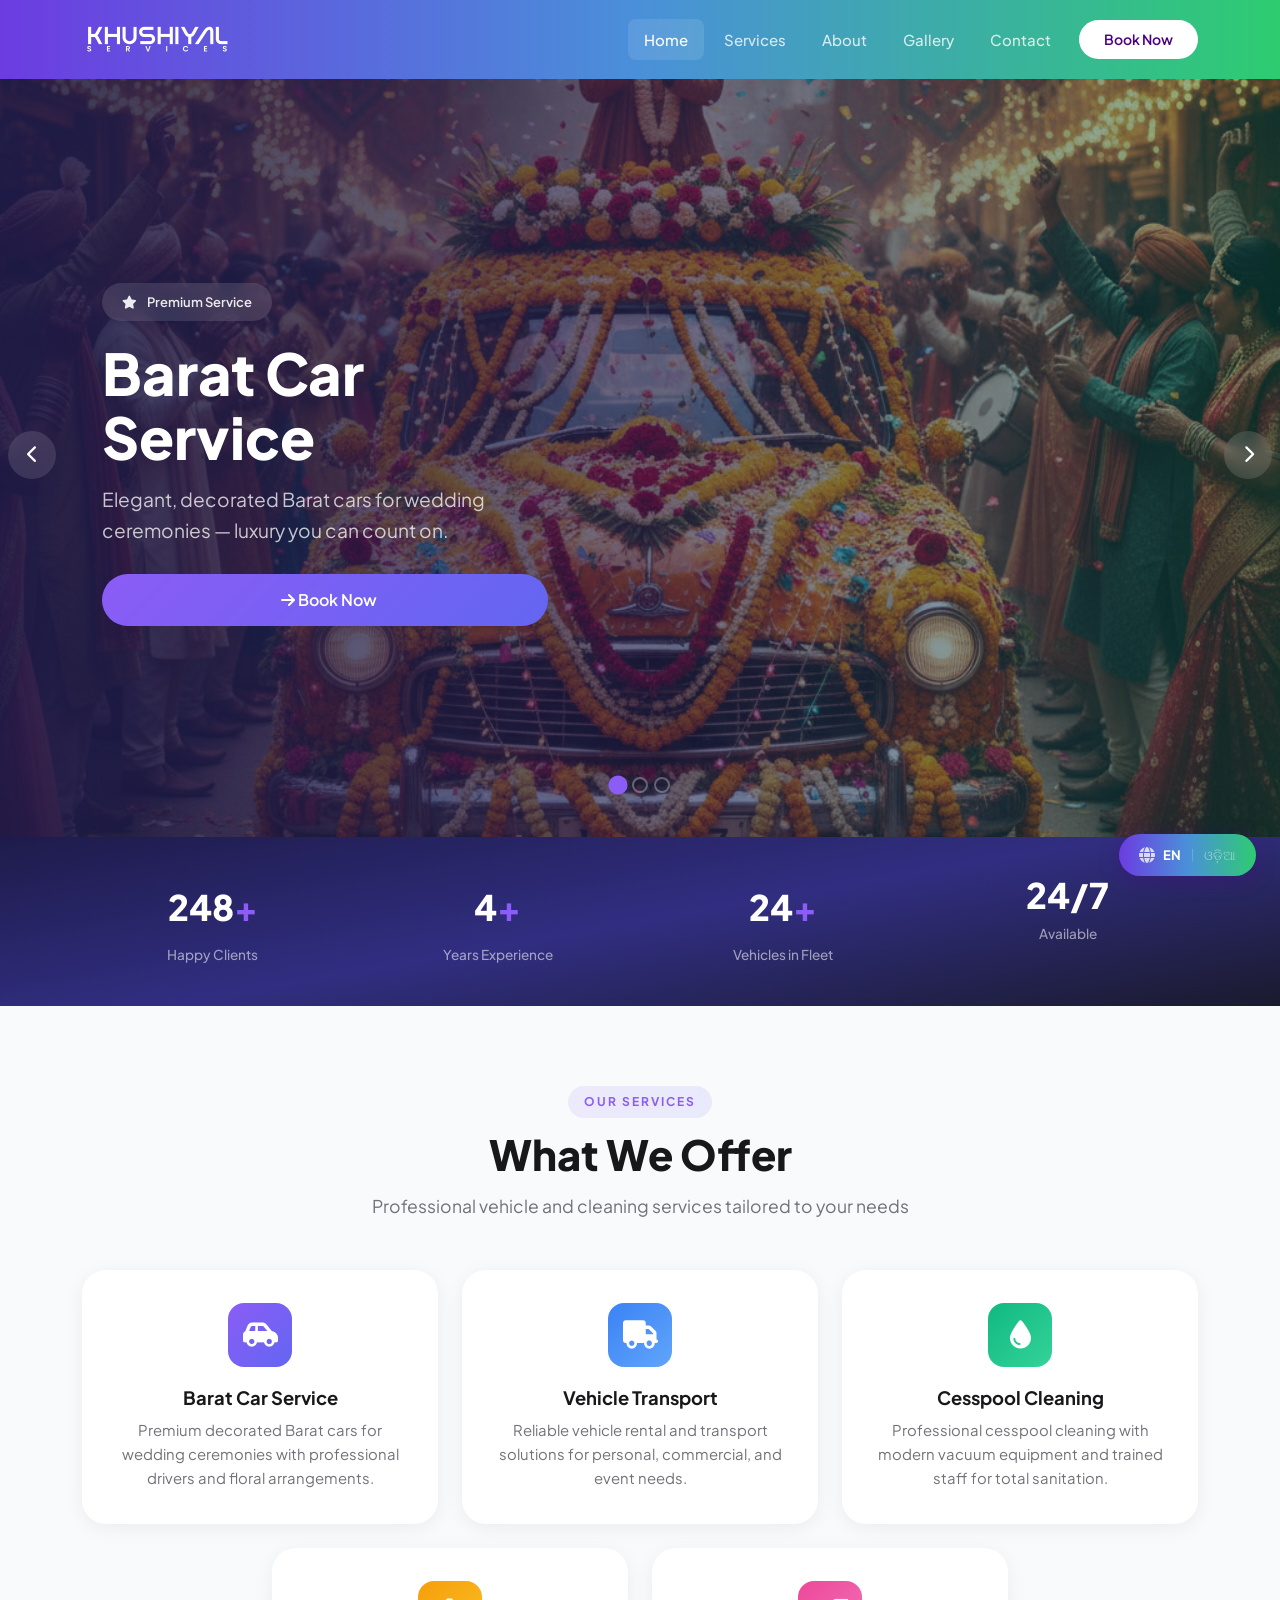
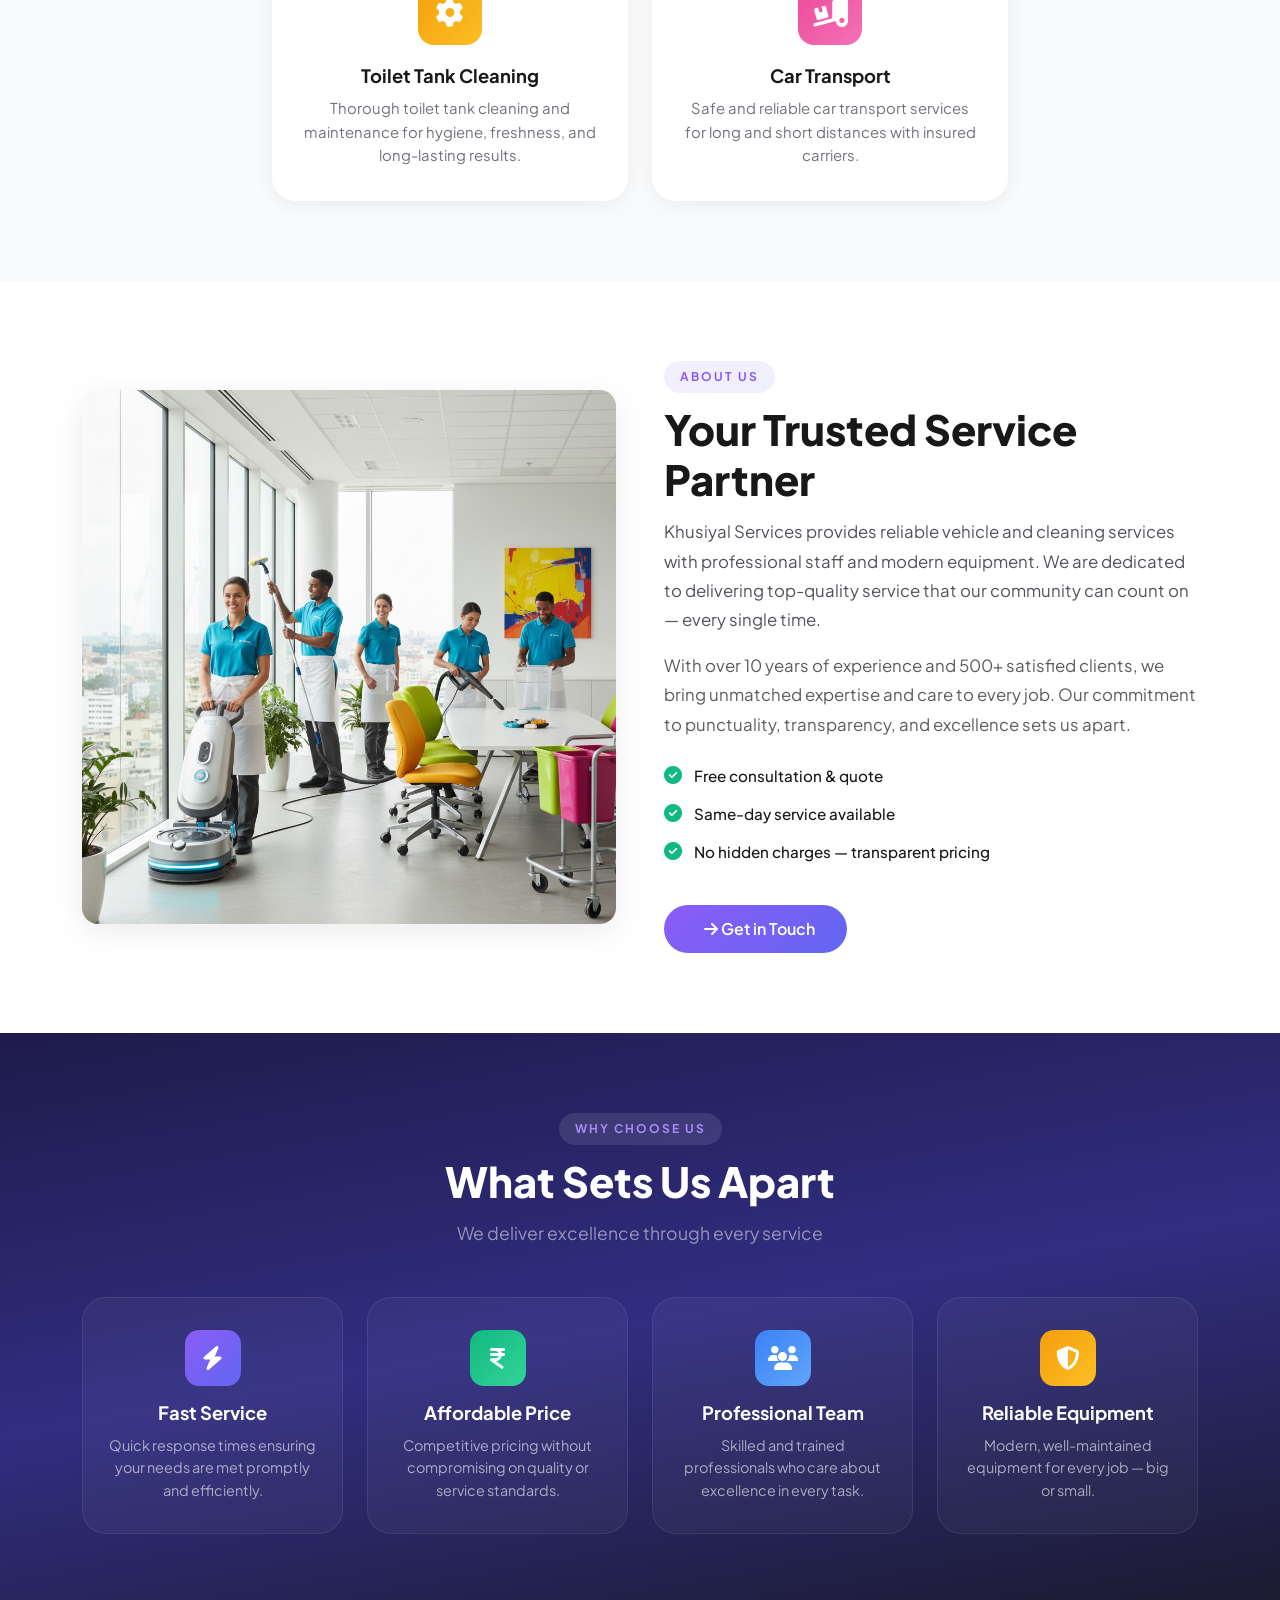
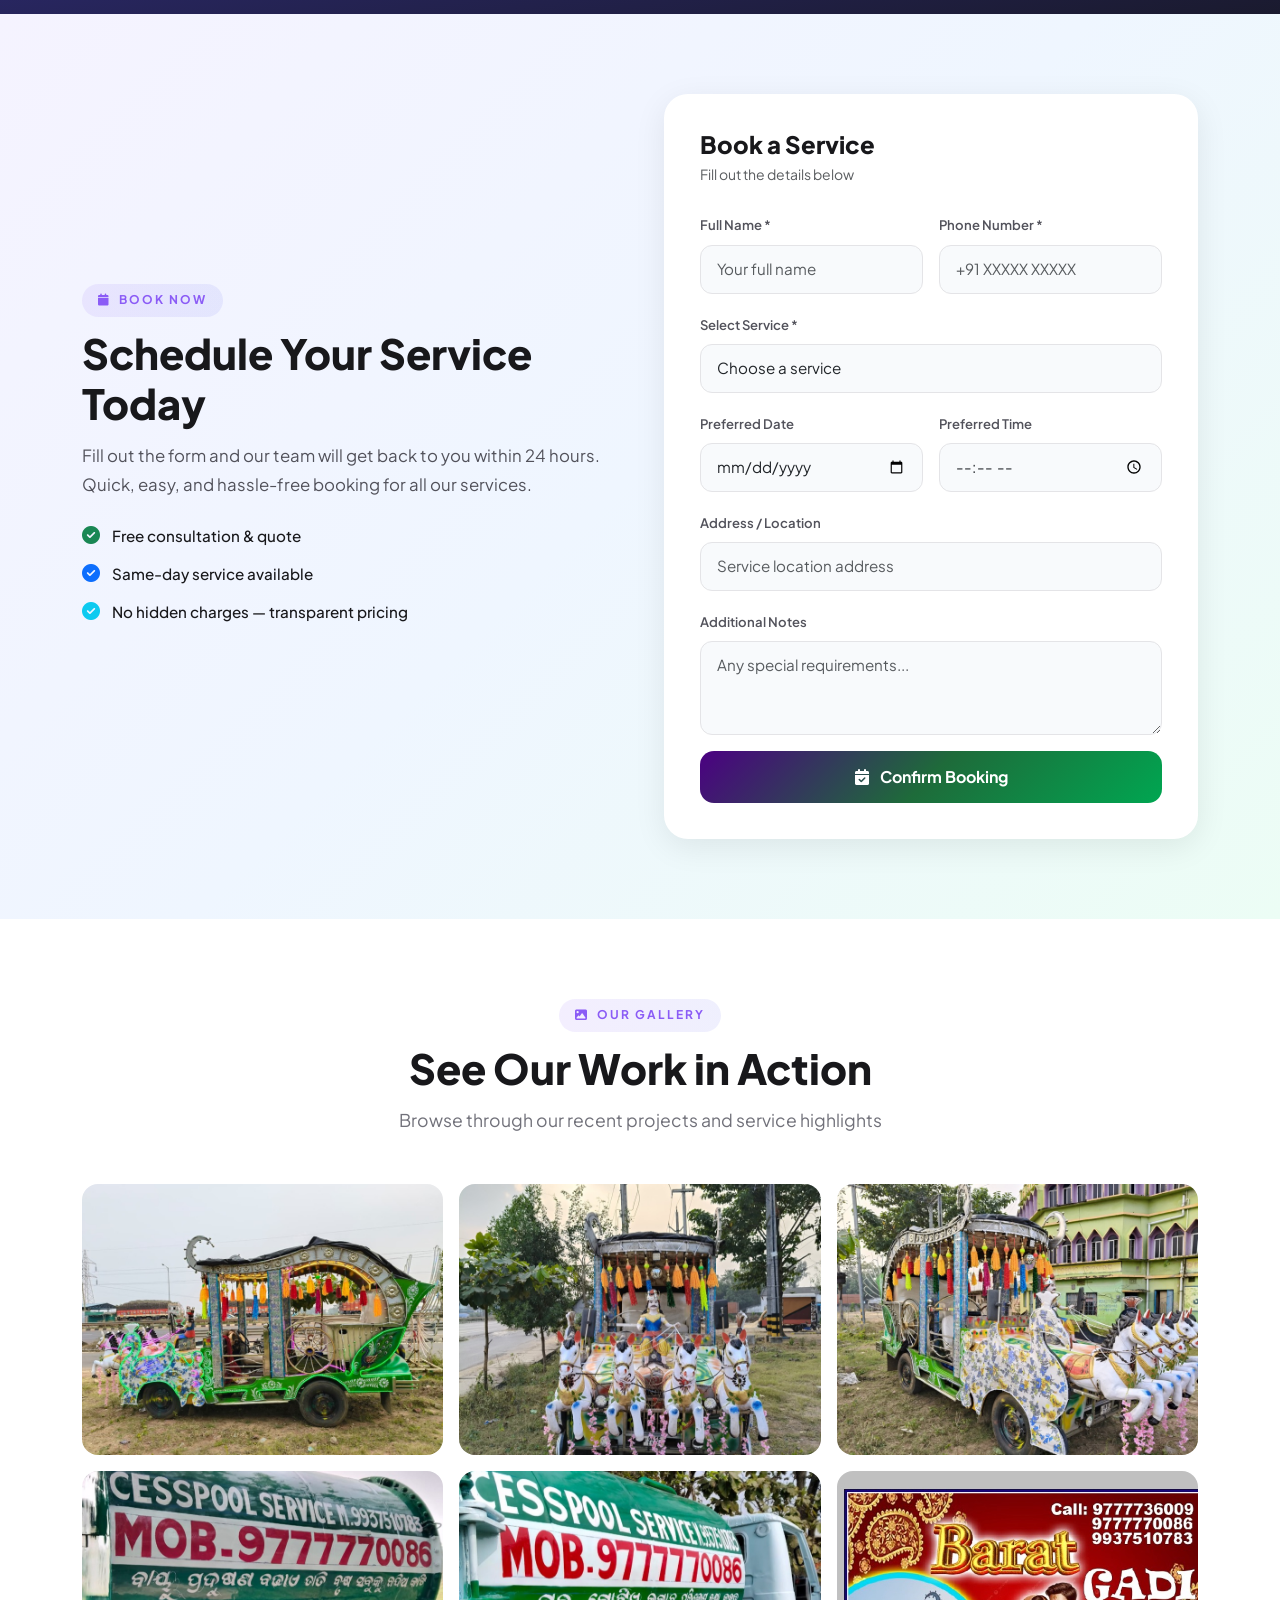
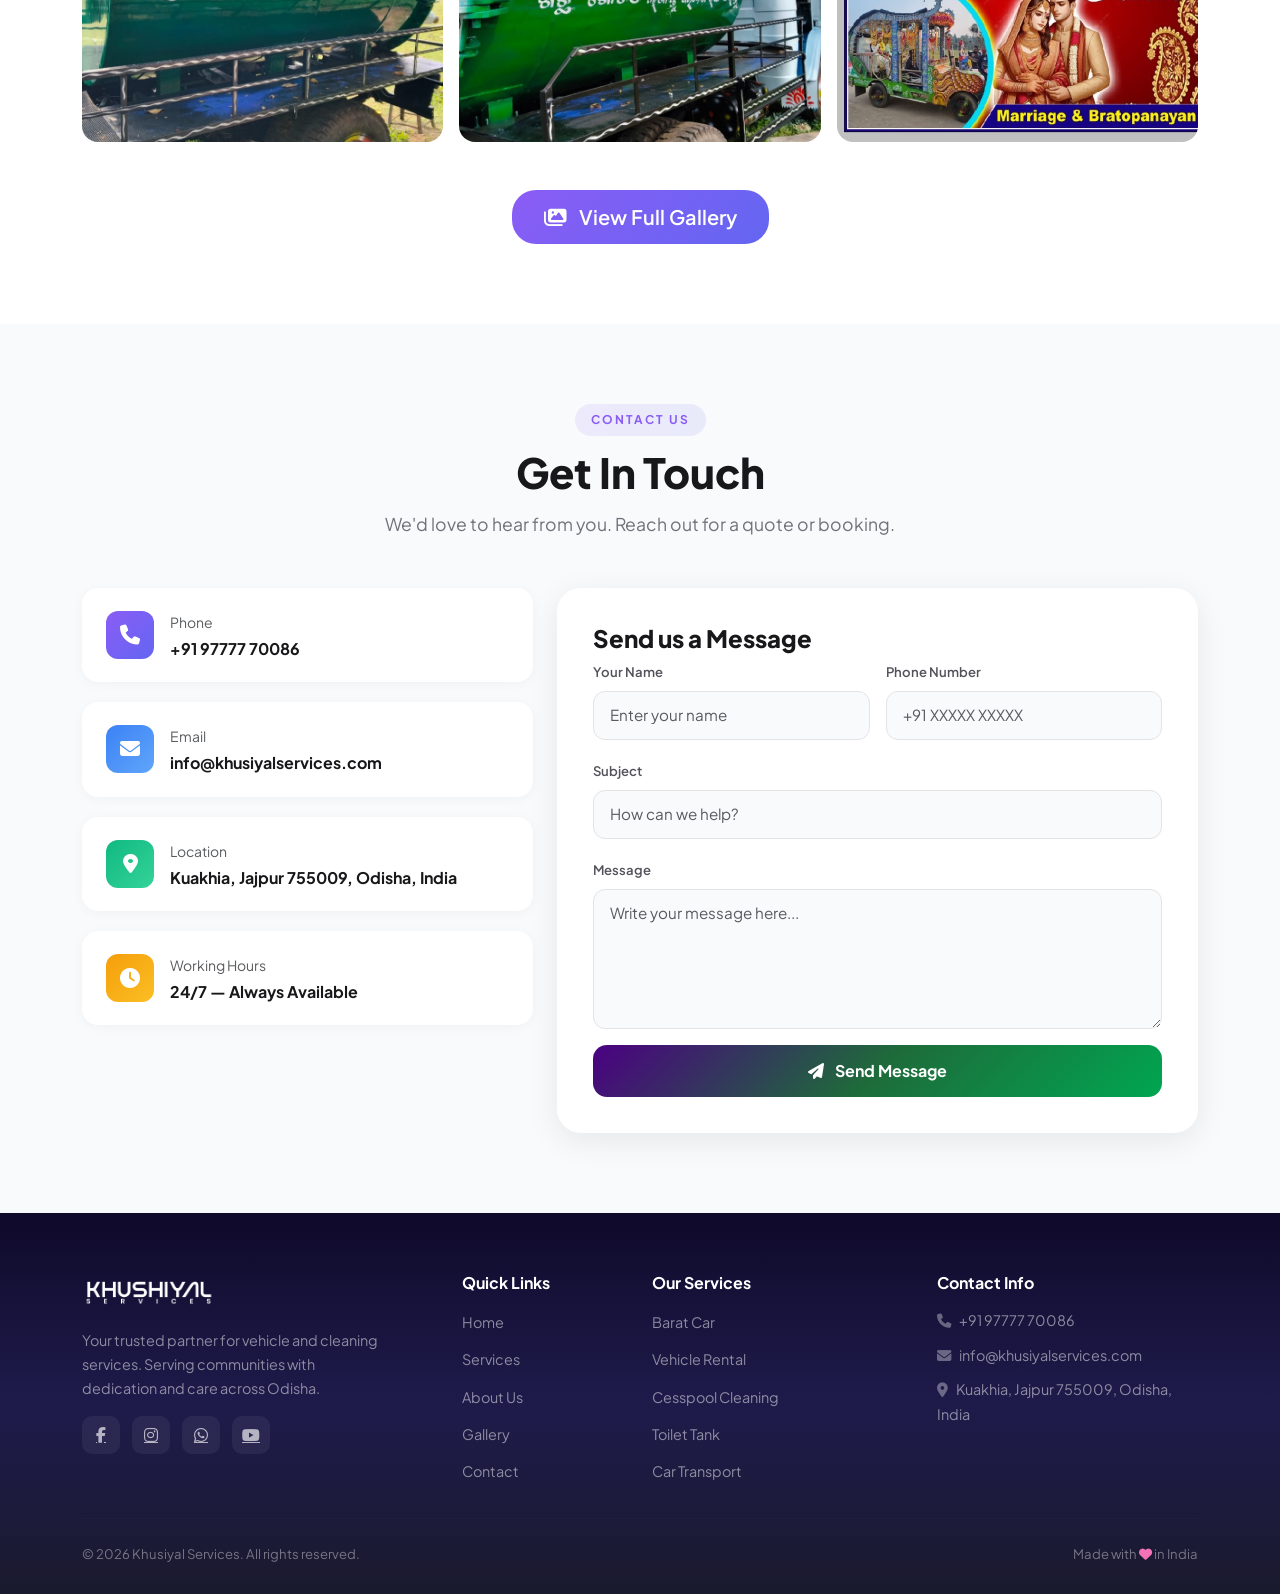
==== commit 1badd01b: "Add page loader and update meta tags Introduce a full-screen page loader (CSS, markup and small dism" ====
--- a/index.html
+++ b/index.html
@@ -5,8 +5,34 @@
     <meta charset="UTF-8" />
     <meta name="viewport" content="width=device-width, initial-scale=1.0" />
     <meta name="description"
-        content="Khusiyal Services — Reliable Barat Car, Vehicle Transport, Cesspool & Toilet Tank Cleaning Services in Kuakhia, Jajpur, Odisha." />
-    <title>Khusiyal Services — Reliable Vehicle & Tank Services</title>
+        content="Khusiyal Services — Reliable Barat Car, Vehicle Transport, Cesspool & Toilet Tank Cleaning Services in Kuakhia, Jajpur, Odisha. 24/7 service available in Jajpur, Odisha." />
+    <meta name="keywords"
+        content="Barat Car, Vehicle Transport, Cesspool Cleaning, Toilet Tank Cleaning, Car Transport, Khusiyal Services, Jajpur, Odisha, Kuakhia, Wedding Car, Cleaning Services" />
+    <meta name="author" content="Khusiyal Services" />
+    <meta name="robots" content="index, follow" />
+    <meta name="theme-color" content="#4B0082" />
+
+    <!-- Open Graph / Social Media -->
+    <meta property="og:type" content="website" />
+    <meta property="og:title" content="Khusiyal Services — Reliable Vehicle & Tank Services" />
+    <meta property="og:description"
+        content="Barat Car, Vehicle Transport, Cesspool & Toilet Tank Cleaning Services in Kuakhia, Jajpur, Odisha. 24/7 service available." />
+    <meta property="og:image" content="img/logo/logo.png" />
+    <meta property="og:url" content="https://khusiyalservices.com" />
+    <meta property="og:site_name" content="Khusiyal Services" />
+
+    <!-- Twitter Card -->
+    <meta name="twitter:card" content="summary_large_image" />
+    <meta name="twitter:title" content="Khusiyal Services — Reliable Vehicle & Tank Services" />
+    <meta name="twitter:description"
+        content="Barat Car, Vehicle Transport, Cesspool & Toilet Tank Cleaning Services in Jajpur, Odisha." />
+    <meta name="twitter:image" content="img/logo/logo.png" />
+
+    <title>Khusiyal Services — Reliable Vehicle & Tank Services in Jajpur, Odisha</title>
+
+    <!-- Favicon -->
+    <link rel="icon" type="image/png" href="img/logo/logo.png" />
+    <link rel="apple-touch-icon" href="img/logo/logo.png" />
 
     <!-- Google Fonts -->
     <link rel="preconnect" href="https://fonts.googleapis.com" />
@@ -28,6 +54,14 @@
 </head>
 
 <body>
+
+    <!-- ===================== LOADER ===================== -->
+    <div id="pageLoader">
+        <div class="loader-content">
+            <img src="img/logo/logo.png" alt="Khushiyal Services" class="loader-logo" />
+            <div class="loader-spinner"></div>
+        </div>
+    </div>
 
     <!-- ===================== NAVBAR ===================== -->
     <nav class="navbar navbar-expand-lg navbar-dark fixed-top" id="mainNav">
@@ -651,6 +685,14 @@
     <!-- Custom JS -->
     <script src="js/i18n.js"></script>
     <script src="js/script.js"></script>
-</body>
-
-</html>+
+    <!-- Loader Dismissal -->
+    <script>
+        window.addEventListener('load', function () {
+            var loader = document.getElementById('pageLoader');
+            if (loader) {
+                setTimeout(function () { loader.classList.add('loaded'); }, 600);
+                setTimeout(function () { loader.style.display = 'none'; }, 1100);
+            }
+        });
+    </script>
--- a/css/style.css
+++ b/css/style.css
@@ -48,6 +48,69 @@
 }
 
 
+/* ---------- Page Loader ---------- */
+#pageLoader {
+    position: fixed;
+    top: 0;
+    left: 0;
+    width: 100%;
+    height: 100%;
+    background: linear-gradient(135deg, #1E1B4B 0%, #312E81 50%, #0F0A2A 100%);
+    display: flex;
+    align-items: center;
+    justify-content: center;
+    z-index: 99999;
+    transition: opacity .5s ease, visibility .5s ease;
+}
+
+#pageLoader.loaded {
+    opacity: 0;
+    visibility: hidden;
+}
+
+.loader-content {
+    text-align: center;
+}
+
+.loader-logo {
+    width: 200px;
+    height: auto;
+    animation: loaderPulse 1.5s ease-in-out infinite;
+    margin-bottom: 24px;
+    filter: drop-shadow(0 0 20px rgba(139, 92, 246, .4));
+}
+
+.loader-spinner {
+    width: 40px;
+    height: 40px;
+    margin: 0 auto;
+    border: 3px solid rgba(255, 255, 255, .15);
+    border-top-color: var(--purple-mid);
+    border-radius: 50%;
+    animation: loaderSpin .8s linear infinite;
+}
+
+@keyframes loaderPulse {
+
+    0%,
+    100% {
+        transform: scale(1);
+        opacity: 1;
+    }
+
+    50% {
+        transform: scale(1.08);
+        opacity: .85;
+    }
+}
+
+@keyframes loaderSpin {
+    to {
+        transform: rotate(360deg);
+    }
+}
+
+
 /* ---------- Global Reset & Base ---------- */
 *,
 *::before,
